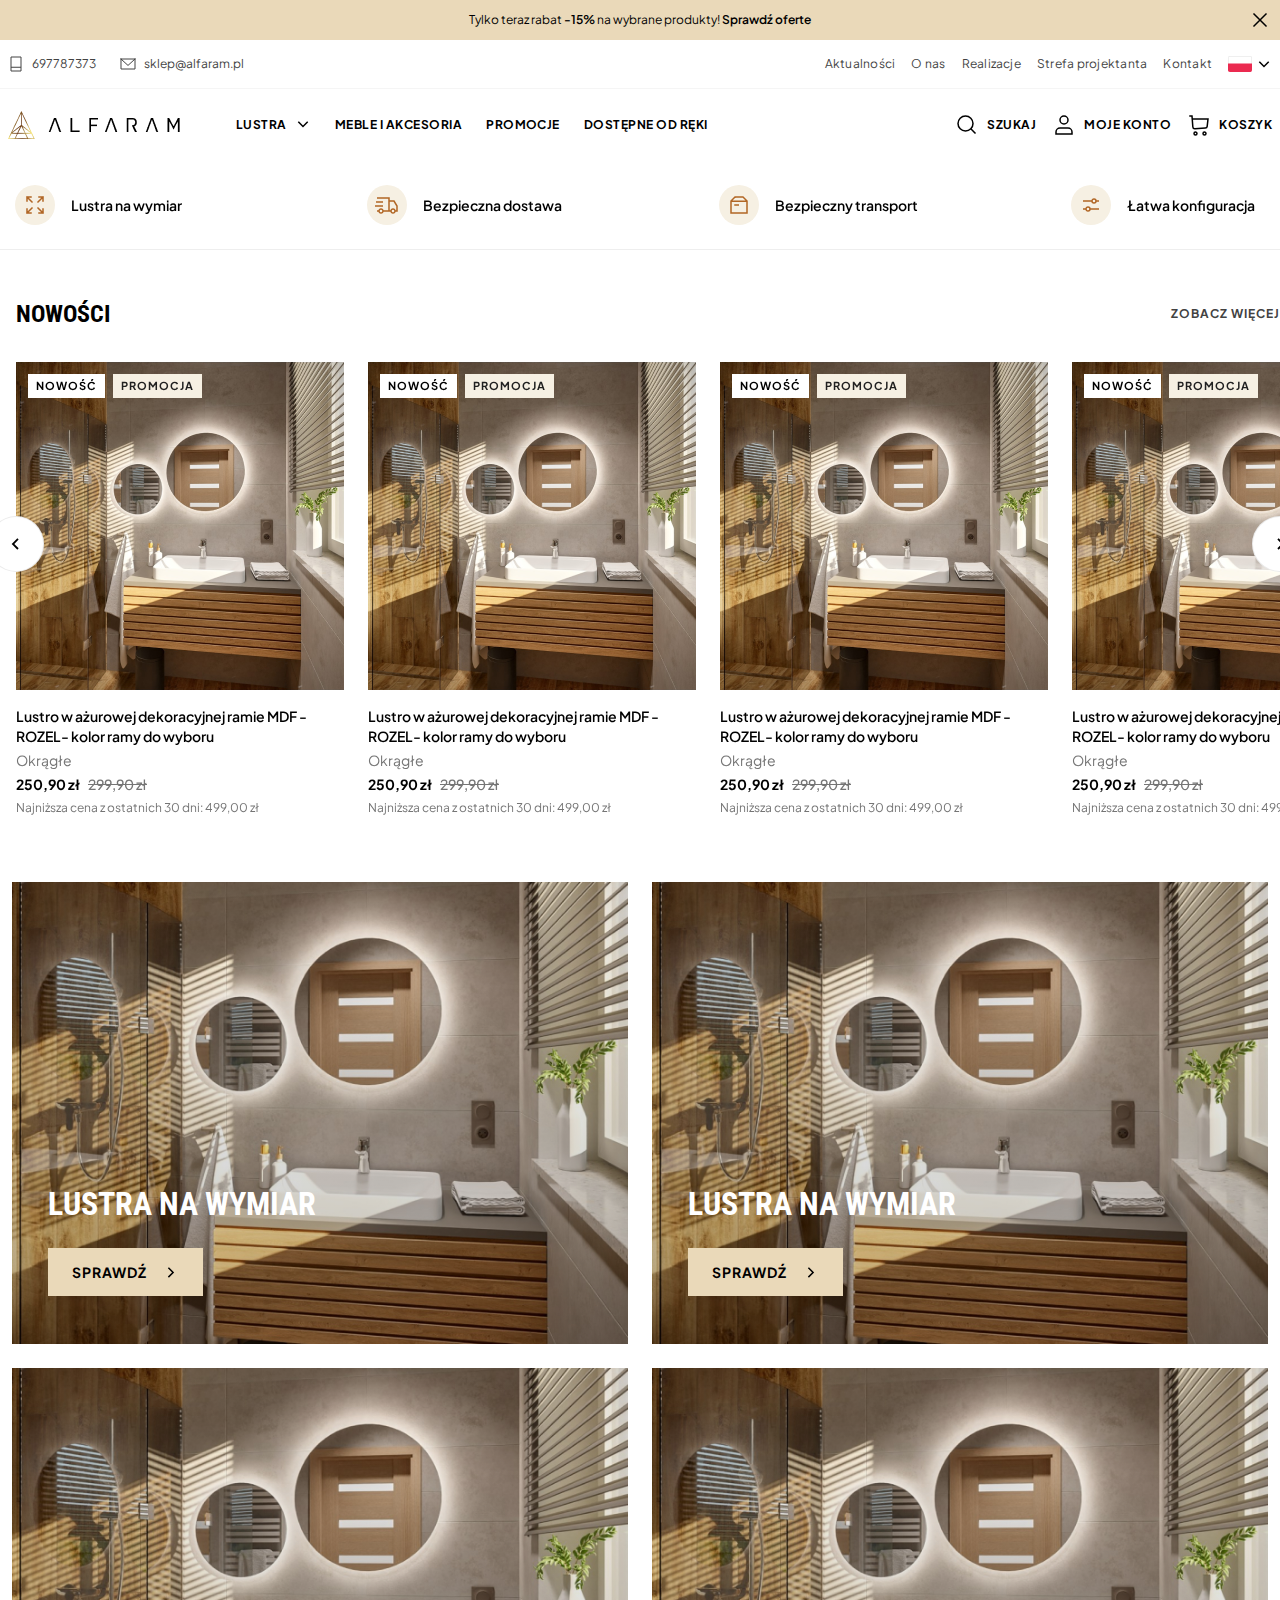
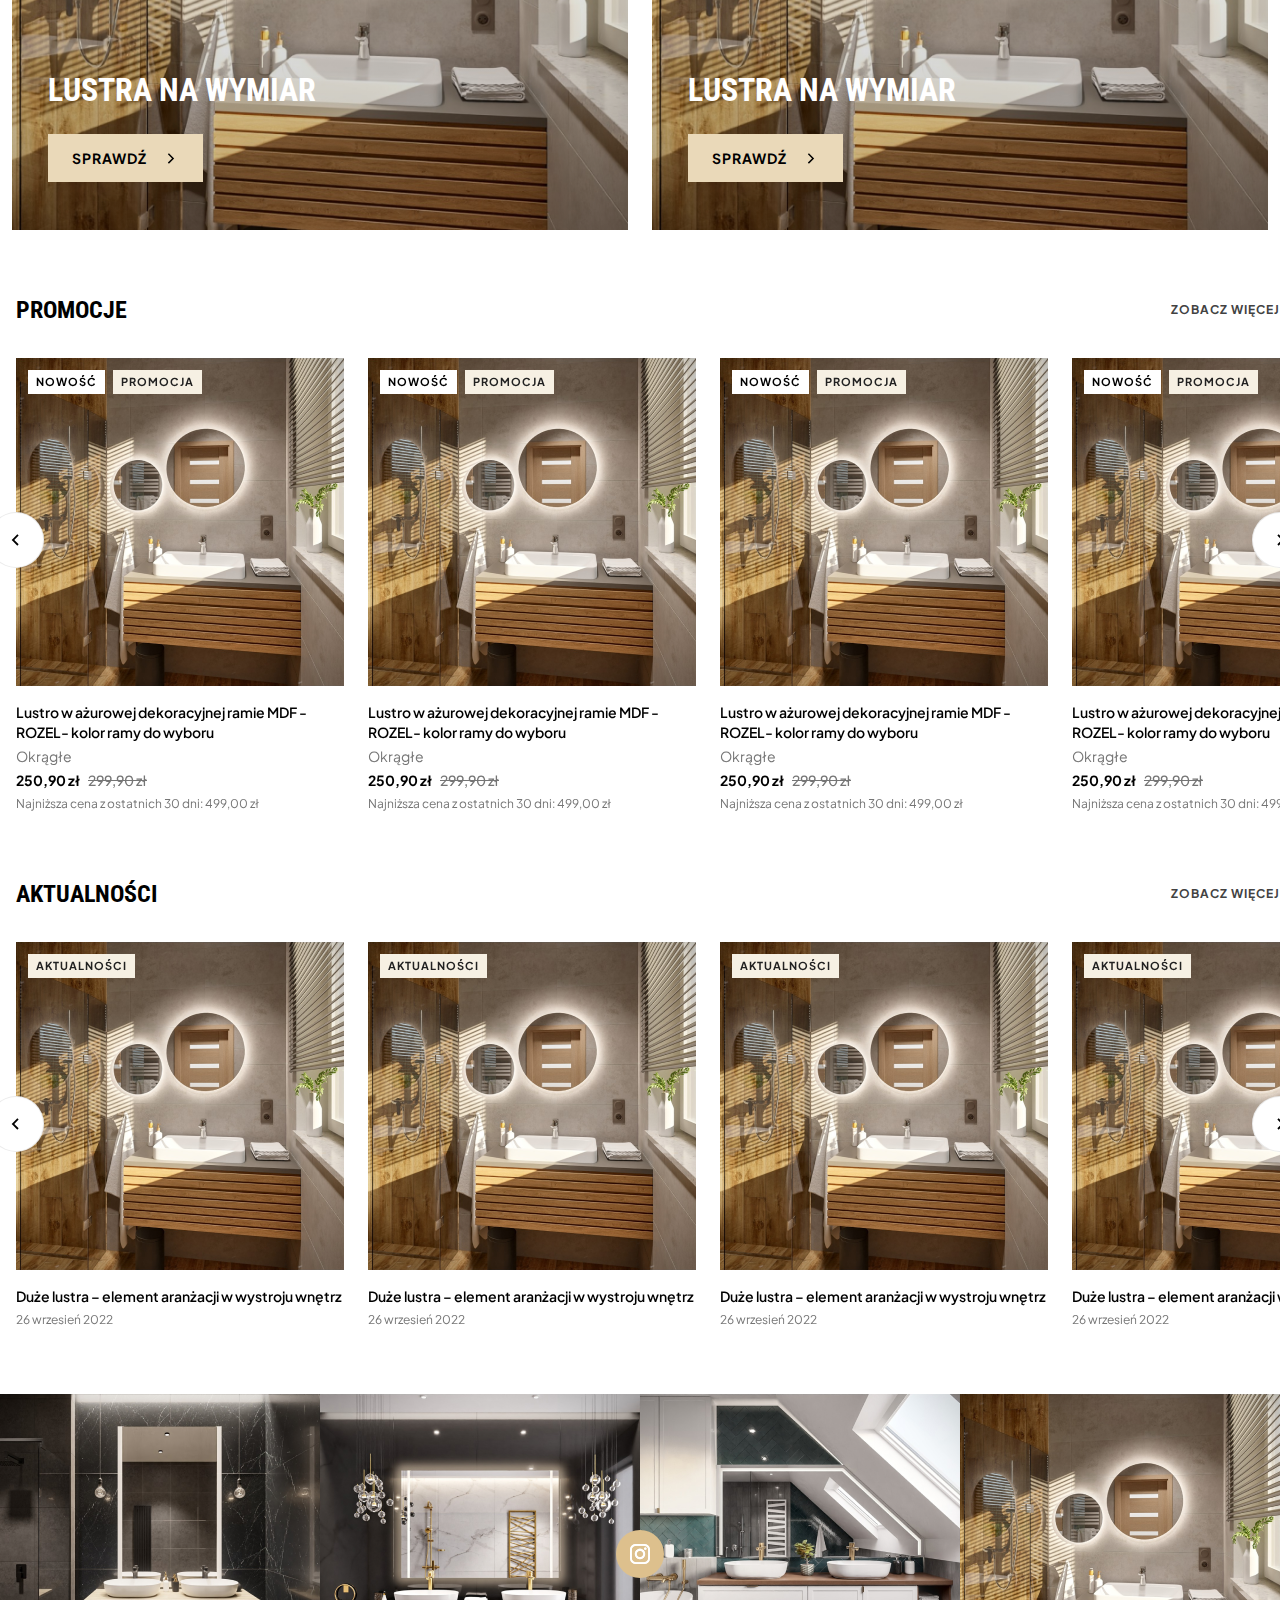
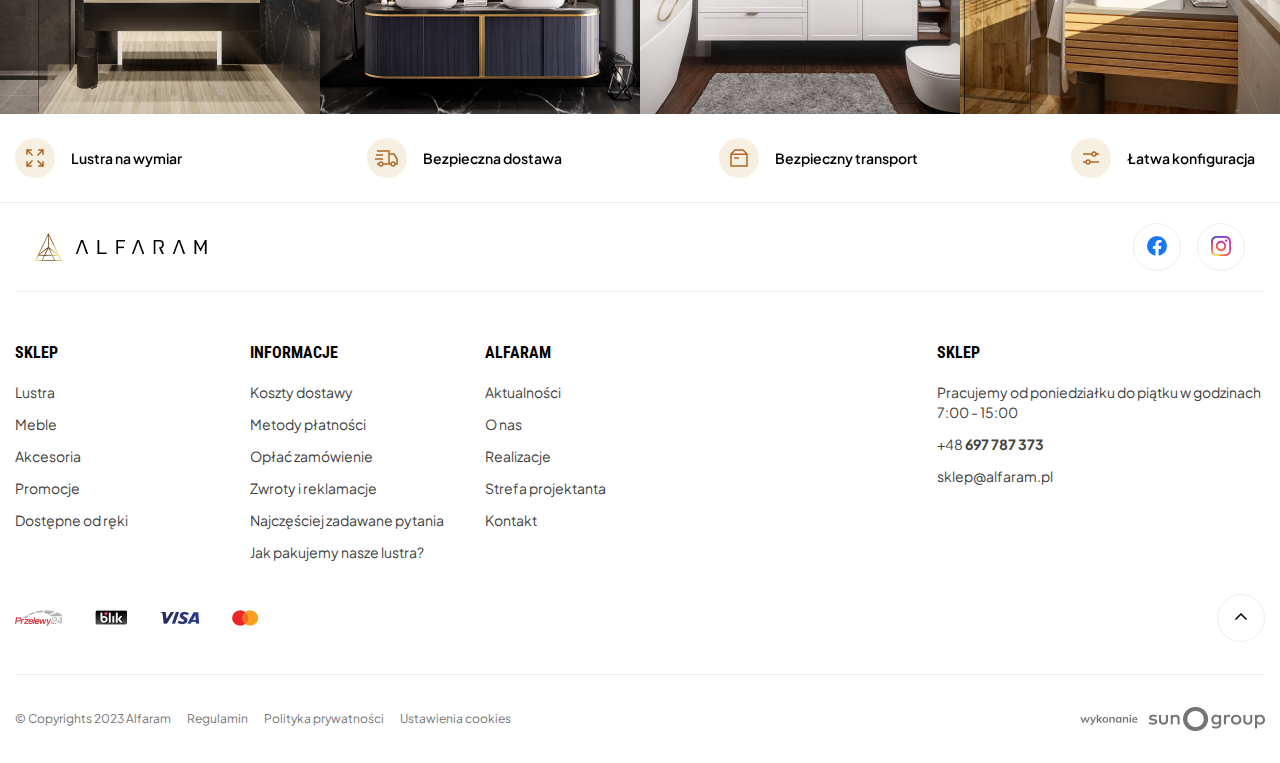
==== index.html @ 62edbd41 "Alfaramn" ====
<!DOCTYPE html>
<html lang="en">
  <head>
    <meta charset="UTF-8" />
    <meta name="viewport" content="width=device-width, initial-scale=1.0" />
    <meta name="description" content="Alfaram Landing page" />
    <title>Alfaram</title>
    <link rel="preconnect" href="https://fonts.googleapis.com" />
    <link rel="preconnect" href="https://fonts.gstatic.com" crossorigin />
    <link href="https://fonts.googleapis.com/css2?family=Plus+Jakarta+Sans:wght@300;400;500;600;700&family=Roboto+Condensed:wght@300;400;700&display=swap" rel="stylesheet" />
    <link rel="stylesheet" href="css/main.min.css" />
    <link rel="stylesheet" href="css/splide.min.css" />
  </head>
  <body>
    <header class="header">
      <div class="header__add">
        <div class="container-big">
          <p>
            Tylko teraz rabat <span class="fw-600">-15%</span> na wybrane produkty! <a><span class="fw-600">Sprawdź&nbsp;oferte</span></a>
          </p>
          <svg class="close-add-js close-add-css" width="24" height="24" viewBox="0 0 24 24" fill="none" xmlns="http://www.w3.org/2000/svg">
            <path d="M17.9999 6L5.99993 18M6 6L18 18" stroke="black" stroke-width="1.5" stroke-linecap="square" stroke-linejoin="round" />
          </svg>
        </div>
      </div>
      <div class="header__top">
        <div class="container-big">
          <ul class="header__top--list-contact">
            <li>
              <a href="tel:+48697787373" class="contact">
                <svg width="16" height="16" viewBox="0 0 16 16" fill="none" xmlns="http://www.w3.org/2000/svg">
                  <path d="M3 11.25L13 11.25M3 1H13V15H3V1Z" stroke="#424242" />
                </svg>
                <p>697787373</p>
              </a>
            </li>
            <li>
              <a href="mailto:sklep@alfaram.pl" class="contact">
                <svg width="16" height="16" viewBox="0 0 16 16" fill="none" xmlns="http://www.w3.org/2000/svg">
                  <path d="M1 3H15M1 3L8 9.42857L15 3M1 3C1 6.33333 0.99998 9.66667 1 13H15C15 9.66667 15 6.33333 15 3" stroke="#424242" stroke-linecap="round" />
                </svg>
                <p>sklep@alfaram.pl</p>
              </a>
            </li>
          </ul>
          <ul class="header__top--list-links">
            <li><a href="#">Aktualności</a></li>
            <li><a href="#">O nas</a></li>
            <li><a href="#">Realizacje</a></li>
            <li><a href="#">Strefa projektanta</a></li>
            <li><a href="#">Kontakt</a></li>
            <li class="change-language">
              <img src="img/Flags.png" alt="Flaga Polski" />
              <svg width="16" height="16" viewBox="0 0 16 16" fill="none" xmlns="http://www.w3.org/2000/svg">
                <path d="M3.83325 6.33337L7.99992 10.5L12.1666 6.33337" stroke="black" stroke-width="1.5" stroke-linecap="square" />
              </svg>
            </li>
          </ul>
        </div>
      </div>
      <div class="header__menu">
        <div class="container-big">
          <div class="header__menu-left">
            <div class="d-f ai-c gap-16">
              <svg width="24" height="24" viewBox="0 0 24 24" fill="none" xmlns="http://www.w3.org/2000/svg" class="hamburger-btn-js hamburger-btn-css">
                <path d="M4 17H20M4 12H20M4 7H20" stroke="black" stroke-width="1.5" stroke-linecap="square" stroke-linejoin="round" />
              </svg>
              <a href="#">
                <picture>
                  <source media="(min-width: 376px)" srcset="img/logo.png" />
                  <img src="img/logo-mobile.png" alt="Alfaram logo" />
                </picture>
              </a>
            </div>
            <ul class="header__menu-left--list">
              <li class="close-mobile">
                <svg width="24" height="24" viewBox="0 0 24 24" fill="none" xmlns="http://www.w3.org/2000/svg" class="hamburger-btn-js">
                  <path d="M17.9999 6L5.99993 18M6 6L18 18" stroke="black" stroke-width="1.5" stroke-linecap="square" stroke-linejoin="round" />
                </svg>
                <a href="#">
                  <img src="img/logo-mobile.png" alt="Alfaram logo" />
                </a>
              </li>
              <li class="hover-link">
                <div class="d-f jc-b gap-8 hover-this">
                  <p>Lustra</p>
                  <svg width="16" height="16" viewBox="0 0 16 16" fill="none" xmlns="http://www.w3.org/2000/svg">
                    <path d="M3.83325 6.33337L7.99992 10.5L12.1666 6.33337" stroke="black" stroke-width="1.5" stroke-linecap="square" />
                  </svg>
                </div>
                <ul class="hover-list-js hover-list-css">
                  <li class="hover-list-close">
                    <svg class="close-sub-list" width="24" height="24" viewBox="0 0 24 24" fill="none" xmlns="http://www.w3.org/2000/svg">
                      <path d="M14 7L9 12L14 17" stroke="black" stroke-width="1.5" stroke-linecap="square" />
                    </svg>
                    <p>Lustra</p>
                  </li>
                  <ul class="hover-list-desktop">
                    <li class="hover-list-heading">
                      <p>Lustra</p>
                    </li>
                    <li><a href="#">Lustra z oświetleniem LED</a></li>
                    <li><a href="#">Lustra bez podświetlenia</a></li>
                    <li><a href="#">Lustra w ramie</a></li>
                    <li><a href="#">Lustra bez ramy</a></li>
                    <li><a href="#">Lustra ze szprosami</a></li>
                    <li><a href="#">Lustra na wymiar</a></li>
                    <li><a href="#">Lustra stojące</a></li>
                    <li><a href="#">Lustra dekoracyjne</a></li>
                    <li><a href="#">Lustra do makijażu</a></li>
                    <li><a href="#">Lustra w kształtach organicznych</a></li>
                  </ul>
                </ul>
              </li>
              <li>
                <a href="#">Meble i akcesoria</a>
              </li>
              <li>
                <a href="#">Promocje</a>
              </li>
              <li>
                <a href="#">Dostępne od ręki</a>
              </li>
            </ul>
          </div>
          <div class="header__menu-right">
            <ul class="header__menu-right--list">
              <li>
                <a href="#">
                  <svg width="24" height="24" viewBox="0 0 24 24" fill="none" xmlns="http://www.w3.org/2000/svg">
                    <path d="M20 20L15.8033 15.8033M18 10.5C18 6.35786 14.6421 3 10.5 3C6.35786 3 3 6.35786 3 10.5C3 14.6421 6.35786 18 10.5 18C14.6421 18 18 14.6421 18 10.5Z" stroke="black" stroke-width="1.5" stroke-linecap="square" stroke-linejoin="round" />
                  </svg>
                  <p class="right-text">Szukaj</p>
                </a>
              </li>
              <li>
                <a href="#" class="right-text">
                  <svg width="24" height="24" viewBox="0 0 24 24" fill="none" xmlns="http://www.w3.org/2000/svg">
                    <rect width="24" height="24" fill="white" />
                    <path d="M16 15H8C5.79086 15 4 16.7909 4 19V21H20V19C20 16.7909 18.2091 15 16 15Z" stroke="black" stroke-width="1.5" stroke-linecap="round" />
                    <path d="M12 11C14.2091 11 16 9.20914 16 7C16 4.79086 14.2091 3 12 3C9.79086 3 8 4.79086 8 7C8 9.20914 9.79086 11 12 11Z" stroke="black" stroke-width="1.5" stroke-linecap="round" />
                  </svg>
                  <p class="right-text">Moje konto</p>
                </a>
              </li>
              <li>
                <a href="#" class="right-text">
                  <svg width="24" height="24" viewBox="0 0 24 24" fill="none" xmlns="http://www.w3.org/2000/svg">
                    <path d="M3 3H5L5.23077 6M5.23077 6L5.84744 14.0168C5.93183 15.1138 6.88654 15.9367 7.98405 15.8583L18.3387 15.1187C19.3012 15.0499 20.0774 14.3037 20.1839 13.3446L21 6H5.23077ZM8.4925 22C7.66822 22 7 21.3243 7 20.5C7 19.6757 7.66825 19 8.49258 19C9.32268 19 9.99322 19.6848 9.98501 20.5149C9.97691 21.3334 9.31103 22 8.4925 22ZM17.4925 22C16.6682 22 16 21.3243 16 20.5C16 19.6757 16.6683 19 17.4926 19C18.3227 19 18.9932 19.6848 18.985 20.5149C18.9769 21.3334 18.311 22 17.4925 22Z" stroke="black" stroke-width="1.5" stroke-linecap="square" />
                  </svg>
                  <p class="right-text">Koszyk</p>
                </a>
              </li>
            </ul>
          </div>
        </div>
      </div>
    </header>
    <main>
      <section class="uvp mb-48">
        <div class="container">
          <div class="splide uvp-splide" role="group" aria-label="UVP Splide">
            <div class="splide__track">
              <ul class="splide__list">
                <li class="splide__slide">
                  <div class="uvp__box">
                    <div class="uvp__icon">
                      <svg width="24" height="24" viewBox="0 0 24 24" fill="none" xmlns="http://www.w3.org/2000/svg">
                        <path d="M8 4H4M4 4V8M4 4L9 9M16 20H20M20 20V16M20 20L15 15M4 16L4 20M4 20H8M4 20L9 15M20 8V4M20 4L16 4M20 4L15 9" stroke="#B16625" stroke-width="1.5" stroke-linecap="square" />
                      </svg>
                    </div>
                    <p class="uvp__text">Lustra na wymiar</p>
                  </div>
                </li>
                <li class="splide__slide">
                  <div class="uvp__box">
                    <div class="uvp__icon">
                      <svg width="24" height="24" viewBox="0 0 24 24" fill="none" xmlns="http://www.w3.org/2000/svg">
                        <path d="M2 5H14V18M14 18L14 8H19L22 13V18H20M14 18H16M14 18H8M2 18H4M20 18C20 17.4882 19.8047 16.9763 19.4142 16.5858C18.6332 15.8047 17.3668 15.8047 16.5858 16.5858C16.1953 16.9763 16 17.4882 16 18M20 18C20 18.5118 19.8047 19.0237 19.4142 19.4142C18.6332 20.1953 17.3668 20.1953 16.5858 19.4142C16.1953 19.0237 16 18.5118 16 18M4 18C4 18.5118 4.19526 19.0237 4.58579 19.4142C5.36683 20.1953 6.63316 20.1953 7.41421 19.4142C7.80474 19.0237 8 18.5118 8 18M4 18C4 17.4882 4.19526 16.9763 4.58579 16.5858C5.36683 15.8047 6.63316 15.8047 7.41421 16.5858C7.80474 16.9763 8 17.4882 8 18M8 9H1M8 13H0" stroke="#B16625" stroke-width="1.5" />
                      </svg>
                    </div>
                    <p class="uvp__text">Bezpieczna dostawa</p>
                  </div>
                </li>
                <li class="splide__slide">
                  <div class="uvp__box">
                    <div class="uvp__icon">
                      <svg width="24" height="24" viewBox="0 0 24 24" fill="none" xmlns="http://www.w3.org/2000/svg">
                        <path d="M4 8L3.46967 7.46967L3.25 7.68934V8H4ZM20 8H20.75V7.68934L20.5303 7.46967L20 8ZM20 20V20.75H20.75V20H20ZM4 20H3.25V20.75H4V20ZM8 4V3.25H7.68934L7.46967 3.46967L8 4ZM16 4L16.5303 3.46967L16.3107 3.25H16V4ZM8 11.25H7.25V12.75H8V11.25ZM19.25 8V20H20.75V8H19.25ZM20 19.25H4V20.75H20V19.25ZM4.75 20V8H3.25V20H4.75ZM4.53033 8.53033L8.53033 4.53033L7.46967 3.46967L3.46967 7.46967L4.53033 8.53033ZM8 4.75H16V3.25H8V4.75ZM15.4697 4.53033L19.4697 8.53033L20.5303 7.46967L16.5303 3.46967L15.4697 4.53033ZM8 12.75H12V11.25H8V12.75ZM4 9L20 9V7.5L4 7.5L4 9Z" fill="#B16625" />
                      </svg>
                    </div>
                    <p class="uvp__text">Bezpieczny transport</p>
                  </div>
                </li>
                <li class="splide__slide">
                  <div class="uvp__box">
                    <div class="uvp__icon">
                      <svg width="24" height="24" viewBox="0 0 24 24" fill="none" xmlns="http://www.w3.org/2000/svg">
                        <path d="M4 8H13M13 8C13 9.10457 13.8954 10 15 10C16.1046 10 17 9.10457 17 8M13 8C13 6.89543 13.8954 6 15 6C16.1046 6 17 6.89543 17 8M17 8H20M11 16H20M11 16C11 17.1046 10.1046 18 9 18C7.89543 18 7 17.1046 7 16M11 16C11 14.8954 10.1046 14 9 14C7.89543 14 7 14.8954 7 16M4 16H7" stroke="#B16625" stroke-width="1.5" />
                      </svg>
                    </div>
                    <p class="uvp__text">Łatwa konfiguracja</p>
                  </div>
                </li>
              </ul>
            </div>
          </div>
        </div>
      </section>
      <section class="products">
        <div class="container">
          <div class="d-f jc-b ai-c mb-32 padr-15">
            <h4 class="heading-quarternary">Nowości</h4>
            <a href="#" class="show-more">Zobacz więcej</a>
          </div>
          <div class="splide splide-products" role="group" aria-label="Products splide">
            <div class="splide__track">
              <ul class="splide__list">
                <li class="splide__slide">
                  <a href="#">
                    <div class="product">
                      <div class="d-f gap-8 product__category">
                        <p class="new">Nowość</p>
                        <p class="new discount">Promocja</p>
                      </div>
                      <picture>
                        <source media="(min-width: 376px)" srcset="img/product-slide-1.png" />
                        <img src="img/product-slide-1-mobile.png" alt="Product image" class="product__img" />
                      </picture>
                      <div>
                        <p class="product__text fw-600">Lustro w ażurowej dekoracyjnej ramie MDF - ROZEL- kolor ramy do wyboru</p>
                        <p class="product__text fw-400 grayscale600">Okrągłe</p>
                        <div class="product__price">
                          <p class="product__text fw-700">250,90 zł</p>
                          <p class="product__text fw-500 grayscale600">299,90 zł</p>
                        </div>
                        <p class="product__text-sm fw-400 grayscale600">Najniższa cena z ostatnich 30 dni: 499,00 zł</p>
                      </div>
                    </div>
                  </a>
                </li>
                <li class="splide__slide">
                  <a href="#">
                    <div class="product">
                      <div class="d-f gap-8 product__category">
                        <p class="new">Nowość</p>
                        <p class="new discount">Promocja</p>
                      </div>
                      <picture>
                        <source media="(min-width: 376px)" srcset="img/product-slide-1.png" />
                        <img src="img/product-slide-1-mobile.png" alt="Product image" class="product__img" />
                      </picture>
                      <div>
                        <p class="product__text fw-600">Lustro w ażurowej dekoracyjnej ramie MDF - ROZEL- kolor ramy do wyboru</p>
                        <p class="product__text fw-400 grayscale600">Okrągłe</p>
                        <div class="product__price">
                          <p class="product__text fw-700">250,90 zł</p>
                          <p class="product__text fw-500 grayscale600">299,90 zł</p>
                        </div>
                        <p class="product__text-sm fw-400 grayscale600">Najniższa cena z ostatnich 30 dni: 499,00 zł</p>
                      </div>
                    </div>
                  </a>
                </li>
                <li class="splide__slide">
                  <a href="#">
                    <div class="product">
                      <div class="d-f gap-8 product__category">
                        <p class="new">Nowość</p>
                        <p class="new discount">Promocja</p>
                      </div>
                      <picture>
                        <source media="(min-width: 376px)" srcset="img/product-slide-1.png" />
                        <img src="img/product-slide-1-mobile.png" alt="Product image" class="product__img" />
                      </picture>
                      <div>
                        <p class="product__text fw-600">Lustro w ażurowej dekoracyjnej ramie MDF - ROZEL- kolor ramy do wyboru</p>
                        <p class="product__text fw-400 grayscale600">Okrągłe</p>
                        <div class="product__price">
                          <p class="product__text fw-700">250,90 zł</p>
                          <p class="product__text fw-500 grayscale600">299,90 zł</p>
                        </div>
                        <p class="product__text-sm fw-400 grayscale600">Najniższa cena z ostatnich 30 dni: 499,00 zł</p>
                      </div>
                    </div>
                  </a>
                </li>
                <li class="splide__slide">
                  <a href="#">
                    <div class="product">
                      <div class="d-f gap-8 product__category">
                        <p class="new">Nowość</p>
                        <p class="new discount">Promocja</p>
                      </div>
                      <picture>
                        <source media="(min-width: 376px)" srcset="img/product-slide-1.png" />
                        <img src="img/product-slide-1-mobile.png" alt="Product image" class="product__img" />
                      </picture>
                      <div>
                        <p class="product__text fw-600">Lustro w ażurowej dekoracyjnej ramie MDF - ROZEL- kolor ramy do wyboru</p>
                        <p class="product__text fw-400 grayscale600">Okrągłe</p>
                        <div class="product__price">
                          <p class="product__text fw-700">250,90 zł</p>
                          <p class="product__text fw-500 grayscale600">299,90 zł</p>
                        </div>
                        <p class="product__text-sm fw-400 grayscale600">Najniższa cena z ostatnich 30 dni: 499,00 zł</p>
                      </div>
                    </div>
                  </a>
                </li>
              </ul>
            </div>
          </div>
        </div>
      </section>
      <section class="checkout-mirrors">
        <div class="container">
          <div class="promo__container">
            <div class="promo__col">
              <picture>
                <source media="(min-width: 426px)" srcset="img/promo-img-1.png" />
                <img src="img/promo-img-1-mobile.png" class="promo__img" alt="Promo img 1" />
              </picture>
              <div class="promo__text">
                <h3 class="heading-tertiary mb-24">Lustra na wymiar</h3>
                <a href="#" class="btn btn-primary100">
                  <p>Sprawdź</p>
                  <svg width="24" height="24" viewBox="0 0 24 24" fill="none" xmlns="http://www.w3.org/2000/svg">
                    <path d="M9.91675 16.5833L14.0834 12.4167L9.91675 8.25" stroke="black" stroke-width="1.5" stroke-linecap="square" />
                  </svg>
                </a>
              </div>
            </div>
            <div class="promo__col">
              <picture>
                <source media="(min-width: 426px)" srcset="img/promo-img-1.png" />
                <img src="img/promo-img-1-mobile.png" class="promo__img" alt="Promo img 1" />
              </picture>
              <div class="promo__text">
                <h3 class="heading-tertiary mb-24">Lustra na wymiar</h3>
                <a href="#" class="btn btn-primary100">
                  <p>Sprawdź</p>
                  <svg width="24" height="24" viewBox="0 0 24 24" fill="none" xmlns="http://www.w3.org/2000/svg">
                    <path d="M9.91675 16.5833L14.0834 12.4167L9.91675 8.25" stroke="black" stroke-width="1.5" stroke-linecap="square" />
                  </svg>
                </a>
              </div>
            </div>
            <div class="promo__col">
              <picture>
                <source media="(min-width: 426px)" srcset="img/promo-img-1.png" />
                <img src="img/promo-img-1-mobile.png" class="promo__img" alt="Promo img 1" />
              </picture>
              <div class="promo__text">
                <h3 class="heading-tertiary mb-24">Lustra na wymiar</h3>
                <a href="#" class="btn btn-primary100">
                  <p>Sprawdź</p>
                  <svg width="24" height="24" viewBox="0 0 24 24" fill="none" xmlns="http://www.w3.org/2000/svg">
                    <path d="M9.91675 16.5833L14.0834 12.4167L9.91675 8.25" stroke="black" stroke-width="1.5" stroke-linecap="square" />
                  </svg>
                </a>
              </div>
            </div>
            <div class="promo__col">
              <picture>
                <source media="(min-width: 426px)" srcset="img/promo-img-1.png" />
                <img src="img/promo-img-1-mobile.png" class="promo__img" alt="Promo img 1" />
              </picture>
              <div class="promo__text">
                <h3 class="heading-tertiary mb-24">Lustra na wymiar</h3>
                <a href="#" class="btn btn-primary100">
                  <p>Sprawdź</p>
                  <svg width="24" height="24" viewBox="0 0 24 24" fill="none" xmlns="http://www.w3.org/2000/svg">
                    <path d="M9.91675 16.5833L14.0834 12.4167L9.91675 8.25" stroke="black" stroke-width="1.5" stroke-linecap="square" />
                  </svg>
                </a>
              </div>
            </div>
          </div>
        </div>
      </section>
      <section class="products">
        <div class="container">
          <div class="d-f jc-b ai-c mb-32 padr-15">
            <h4 class="heading-quarternary">Promocje</h4>
            <a href="#" class="show-more">Zobacz więcej</a>
          </div>
          <div class="splide splide-products" role="group" aria-label="Products splide">
            <div class="splide__track">
              <ul class="splide__list">
                <li class="splide__slide">
                  <a href="#">
                    <div class="product">
                      <div class="d-f gap-8 product__category">
                        <p class="new">Nowość</p>
                        <p class="new discount">Promocja</p>
                      </div>
                      <picture>
                        <source media="(min-width: 376px)" srcset="img/product-slide-1.png" />
                        <img src="img/product-slide-1-mobile.png" alt="Product image" class="product__img" />
                      </picture>
                      <div>
                        <p class="product__text fw-600">Lustro w ażurowej dekoracyjnej ramie MDF - ROZEL- kolor ramy do wyboru</p>
                        <p class="product__text fw-400 grayscale600">Okrągłe</p>
                        <div class="product__price">
                          <p class="product__text fw-700">250,90 zł</p>
                          <p class="product__text fw-500 grayscale600">299,90 zł</p>
                        </div>
                        <p class="product__text-sm fw-400 grayscale600">Najniższa cena z ostatnich 30 dni: 499,00 zł</p>
                      </div>
                    </div>
                  </a>
                </li>
                <li class="splide__slide">
                  <a href="#">
                    <div class="product">
                      <div class="d-f gap-8 product__category">
                        <p class="new">Nowość</p>
                        <p class="new discount">Promocja</p>
                      </div>
                      <picture>
                        <source media="(min-width: 376px)" srcset="img/product-slide-1.png" />
                        <img src="img/product-slide-1-mobile.png" alt="Product image" class="product__img" />
                      </picture>
                      <div>
                        <p class="product__text fw-600">Lustro w ażurowej dekoracyjnej ramie MDF - ROZEL- kolor ramy do wyboru</p>
                        <p class="product__text fw-400 grayscale600">Okrągłe</p>
                        <div class="product__price">
                          <p class="product__text fw-700">250,90 zł</p>
                          <p class="product__text fw-500 grayscale600">299,90 zł</p>
                        </div>
                        <p class="product__text-sm fw-400 grayscale600">Najniższa cena z ostatnich 30 dni: 499,00 zł</p>
                      </div>
                    </div>
                  </a>
                </li>
                <li class="splide__slide">
                  <a href="#">
                    <div class="product">
                      <div class="d-f gap-8 product__category">
                        <p class="new">Nowość</p>
                        <p class="new discount">Promocja</p>
                      </div>
                      <picture>
                        <source media="(min-width: 376px)" srcset="img/product-slide-1.png" />
                        <img src="img/product-slide-1-mobile.png" alt="Product image" class="product__img" />
                      </picture>
                      <div>
                        <p class="product__text fw-600">Lustro w ażurowej dekoracyjnej ramie MDF - ROZEL- kolor ramy do wyboru</p>
                        <p class="product__text fw-400 grayscale600">Okrągłe</p>
                        <div class="product__price">
                          <p class="product__text fw-700">250,90 zł</p>
                          <p class="product__text fw-500 grayscale600">299,90 zł</p>
                        </div>
                        <p class="product__text-sm fw-400 grayscale600">Najniższa cena z ostatnich 30 dni: 499,00 zł</p>
                      </div>
                    </div>
                  </a>
                </li>
                <li class="splide__slide">
                  <a href="#">
                    <div class="product">
                      <div class="d-f gap-8 product__category">
                        <p class="new">Nowość</p>
                        <p class="new discount">Promocja</p>
                      </div>
                      <picture>
                        <source media="(min-width: 376px)" srcset="img/product-slide-1.png" />
                        <img src="img/product-slide-1-mobile.png" alt="Product image" class="product__img" />
                      </picture>
                      <div>
                        <p class="product__text fw-600">Lustro w ażurowej dekoracyjnej ramie MDF - ROZEL- kolor ramy do wyboru</p>
                        <p class="product__text fw-400 grayscale600">Okrągłe</p>
                        <div class="product__price">
                          <p class="product__text fw-700">250,90 zł</p>
                          <p class="product__text fw-500 grayscale600">299,90 zł</p>
                        </div>
                        <p class="product__text-sm fw-400 grayscale600">Najniższa cena z ostatnich 30 dni: 499,00 zł</p>
                      </div>
                    </div>
                  </a>
                </li>
              </ul>
            </div>
          </div>
        </div>
      </section>
      <section class="products products-new">
        <div class="container">
          <div class="d-f jc-b ai-c mb-32 padr-15">
            <h4 class="heading-quarternary">Aktualności</h4>
            <a href="#" class="show-more">Zobacz więcej</a>
          </div>
          <div class="splide splide-products" role="group" aria-label="Products splide">
            <div class="splide__track">
              <ul class="splide__list">
                <li class="splide__slide">
                  <a href="#">
                    <div class="product">
                      <div class="d-f gap-8 product__category">
                        <p class="new discount">Aktualności</p>
                      </div>
                      <picture>
                        <source media="(min-width: 376px)" srcset="img/product-slide-1.png" />
                        <img src="img/product-slide-1-mobile.png" alt="Product image" class="product__img" />
                      </picture>
                      <div>
                        <p class="product__text fw-600">Duże lustra – element aranżacji w wystroju wnętrz</p>
                        <p class="product__text-sm fw-400 grayscale600">26 wrzesień 2022</p>
                      </div>
                    </div>
                  </a>
                </li>
                <li class="splide__slide">
                  <a href="#">
                    <div class="product">
                      <div class="d-f gap-8 product__category">
                        <p class="new discount">Aktualności</p>
                      </div>
                      <picture>
                        <source media="(min-width: 376px)" srcset="img/product-slide-1.png" />
                        <img src="img/product-slide-1-mobile.png" alt="Product image" class="product__img" />
                      </picture>
                      <div>
                        <p class="product__text fw-600">Duże lustra – element aranżacji w wystroju wnętrz</p>
                        <p class="product__text-sm fw-400 grayscale600">26 wrzesień 2022</p>
                      </div>
                    </div>
                  </a>
                </li>
                <li class="splide__slide">
                  <a href="#">
                    <div class="product">
                      <div class="d-f gap-8 product__category">
                        <p class="new discount">Aktualności</p>
                      </div>
                      <picture>
                        <source media="(min-width: 376px)" srcset="img/product-slide-1.png" />
                        <img src="img/product-slide-1-mobile.png" alt="Product image" class="product__img" />
                      </picture>
                      <div>
                        <p class="product__text fw-600">Duże lustra – element aranżacji w wystroju wnętrz</p>
                        <p class="product__text-sm fw-400 grayscale600">26 wrzesień 2022</p>
                      </div>
                    </div>
                  </a>
                </li>
                <li class="splide__slide">
                  <a href="#">
                    <div class="product">
                      <div class="d-f gap-8 product__category">
                        <p class="new discount">Aktualności</p>
                      </div>
                      <picture>
                        <source media="(min-width: 376px)" srcset="img/product-slide-1.png" />
                        <img src="img/product-slide-1-mobile.png" alt="Product image" class="product__img" />
                      </picture>
                      <div>
                        <p class="product__text fw-600">Duże lustra – element aranżacji w wystroju wnętrz</p>
                        <p class="product__text-sm fw-400 grayscale600">26 wrzesień 2022</p>
                      </div>
                    </div>
                  </a>
                </li>
              </ul>
            </div>
          </div>
        </div>
      </section>
      <section class="instagram__splide">
        <a href="instagram.com" class="insta__link" target="_blank">
          <img src="img/Instagram.svg" alt="Instagram white logo" />
        </a>
        <div class="splide splide-insta" role="group" aria-label="Instagram photos splide">
          <div class="splide__track">
            <ul class="splide__list">
              <li class="splide__slide">
                <div class="insta__slide">
                  <picture>
                    <source media="(min-width: 376px)" srcset="img/insta-slide-1.png" />
                    <img src="img/insta-slide-3-mobile.png" class="insta__img" alt="Instagram post photo" />
                  </picture>
                </div>
              </li>
              <li class="splide__slide">
                <div class="insta__slide">
                  <picture>
                    <source media="(min-width: 376px)" srcset="img/insta-slide-2.png" />
                    <img src="img/insta-slide-4-mobile.png" class="insta__img" alt="Instagram post photo" />
                  </picture>
                </div>
              </li>
              <li class="splide__slide">
                <div class="insta__slide">
                  <picture>
                    <source media="(min-width: 376px)" srcset="img/insta-slide-3.png" />
                    <img src="img/insta-slide-3-mobile.png" class="insta__img" alt="Instagram post photo" />
                  </picture>
                </div>
              </li>
              <li class="splide__slide">
                <div class="insta__slide">
                  <picture>
                    <source media="(min-width: 376px)" srcset="img/insta-slide-4.png" />
                    <img src="img/insta-slide-4-mobile.png" class="insta__img" alt="Instagram post photo" />
                  </picture>
                </div>
              </li>
              <li class="splide__slide">
                <div class="insta__slide">
                  <picture>
                    <source media="(min-width: 376px)" srcset="img/insta-slide-5.png" />
                    <img src="img/insta-slide-3-mobile.png" class="insta__img" alt="Instagram post photo" />
                  </picture>
                </div>
              </li>
              <li class="splide__slide">
                <div class="insta__slide">
                  <picture>
                    <source media="(min-width: 376px)" srcset="img/insta-slide-6.png" />
                    <img src="img/insta-slide-4-mobile.png" class="insta__img" alt="Instagram post photo" />
                  </picture>
                </div>
              </li>
            </ul>
          </div>
        </div>
        <!-- <div class="insta__slide">
          <picture>
            <source media="(min-width: 376px)" srcset="img/insta-slide-1.png" />
            <img src="img/insta-slide-1.png" class="insta__img" alt="Instagram post photo" />
          </picture>
        </div> -->
      </section>
      <section class="uvp">
        <div class="container">
          <div class="splide uvp-splide" role="group" aria-label="UVP Splide">
            <div class="splide__track">
              <ul class="splide__list">
                <li class="splide__slide">
                  <div class="uvp__box">
                    <div class="uvp__icon">
                      <svg width="24" height="24" viewBox="0 0 24 24" fill="none" xmlns="http://www.w3.org/2000/svg">
                        <path d="M8 4H4M4 4V8M4 4L9 9M16 20H20M20 20V16M20 20L15 15M4 16L4 20M4 20H8M4 20L9 15M20 8V4M20 4L16 4M20 4L15 9" stroke="#B16625" stroke-width="1.5" stroke-linecap="square" />
                      </svg>
                    </div>
                    <p class="uvp__text">Lustra na wymiar</p>
                  </div>
                </li>
                <li class="splide__slide">
                  <div class="uvp__box">
                    <div class="uvp__icon">
                      <svg width="24" height="24" viewBox="0 0 24 24" fill="none" xmlns="http://www.w3.org/2000/svg">
                        <path d="M2 5H14V18M14 18L14 8H19L22 13V18H20M14 18H16M14 18H8M2 18H4M20 18C20 17.4882 19.8047 16.9763 19.4142 16.5858C18.6332 15.8047 17.3668 15.8047 16.5858 16.5858C16.1953 16.9763 16 17.4882 16 18M20 18C20 18.5118 19.8047 19.0237 19.4142 19.4142C18.6332 20.1953 17.3668 20.1953 16.5858 19.4142C16.1953 19.0237 16 18.5118 16 18M4 18C4 18.5118 4.19526 19.0237 4.58579 19.4142C5.36683 20.1953 6.63316 20.1953 7.41421 19.4142C7.80474 19.0237 8 18.5118 8 18M4 18C4 17.4882 4.19526 16.9763 4.58579 16.5858C5.36683 15.8047 6.63316 15.8047 7.41421 16.5858C7.80474 16.9763 8 17.4882 8 18M8 9H1M8 13H0" stroke="#B16625" stroke-width="1.5" />
                      </svg>
                    </div>
                    <p class="uvp__text">Bezpieczna dostawa</p>
                  </div>
                </li>
                <li class="splide__slide">
                  <div class="uvp__box">
                    <div class="uvp__icon">
                      <svg width="24" height="24" viewBox="0 0 24 24" fill="none" xmlns="http://www.w3.org/2000/svg">
                        <path d="M4 8L3.46967 7.46967L3.25 7.68934V8H4ZM20 8H20.75V7.68934L20.5303 7.46967L20 8ZM20 20V20.75H20.75V20H20ZM4 20H3.25V20.75H4V20ZM8 4V3.25H7.68934L7.46967 3.46967L8 4ZM16 4L16.5303 3.46967L16.3107 3.25H16V4ZM8 11.25H7.25V12.75H8V11.25ZM19.25 8V20H20.75V8H19.25ZM20 19.25H4V20.75H20V19.25ZM4.75 20V8H3.25V20H4.75ZM4.53033 8.53033L8.53033 4.53033L7.46967 3.46967L3.46967 7.46967L4.53033 8.53033ZM8 4.75H16V3.25H8V4.75ZM15.4697 4.53033L19.4697 8.53033L20.5303 7.46967L16.5303 3.46967L15.4697 4.53033ZM8 12.75H12V11.25H8V12.75ZM4 9L20 9V7.5L4 7.5L4 9Z" fill="#B16625" />
                      </svg>
                    </div>
                    <p class="uvp__text">Bezpieczny transport</p>
                  </div>
                </li>
                <li class="splide__slide">
                  <div class="uvp__box">
                    <div class="uvp__icon">
                      <svg width="24" height="24" viewBox="0 0 24 24" fill="none" xmlns="http://www.w3.org/2000/svg">
                        <path d="M4 8H13M13 8C13 9.10457 13.8954 10 15 10C16.1046 10 17 9.10457 17 8M13 8C13 6.89543 13.8954 6 15 6C16.1046 6 17 6.89543 17 8M17 8H20M11 16H20M11 16C11 17.1046 10.1046 18 9 18C7.89543 18 7 17.1046 7 16M11 16C11 14.8954 10.1046 14 9 14C7.89543 14 7 14.8954 7 16M4 16H7" stroke="#B16625" stroke-width="1.5" />
                      </svg>
                    </div>
                    <p class="uvp__text">Łatwa konfiguracja</p>
                  </div>
                </li>
              </ul>
            </div>
          </div>
        </div>
      </section>
    </main>
    <footer class="footer">
      <div class="container">
        <div class="d-f ai-c jc-b footer__row-first">
          <picture>
            <source media="(min-width: 426px)" srcset="img/logo.png" />
            <img src="img/logo-mobile.png" alt="Alfaram Logo" />
          </picture>
          <div class="d-f ai-c gap-16">
            <div class="footer__icon">
              <a href="Facebook.com" target="_blank">
                <svg class="footer__icon-img" viewBox="0 0 24 24" fill="none" xmlns="http://www.w3.org/2000/svg">
                  <ellipse cx="12.0001" cy="11.9974" rx="10.0001" ry="9.99743" fill="#1977F3" />
                  <path d="M15.897 14.891L16.3405 11.9993H13.5663V10.1236C13.5663 9.3333 13.9531 8.56107 15.1971 8.56107H16.4587V6.1001C16.4587 6.1001 15.3134 5.90479 14.2193 5.90479C11.935 5.90479 10.4409 7.28883 10.4409 9.7962V11.9994H7.90063V14.891H10.4409V21.8791C10.9498 21.959 11.4715 21.9997 12.0038 21.9997C12.5348 21.9997 13.0574 21.9577 13.5663 21.8791V14.891L15.897 14.891Z" fill="white" />
                </svg>
              </a>
            </div>
            <div class="footer__icon">
              <a href="Instagram.com" target="_blank">
                <svg class="footer__icon-img" viewBox="0 0 24 24" fill="none" xmlns="http://www.w3.org/2000/svg">
                  <path
                    d="M12.0009 2C9.28508 2 8.94424 2.01188 7.87756 2.06042C6.81297 2.10917 6.08629 2.27771 5.45045 2.525C4.79274 2.78042 4.23481 3.12208 3.67898 3.67813C3.12272 4.23396 2.78105 4.79187 2.5248 5.44937C2.27688 6.08542 2.10813 6.81229 2.06021 7.87646C2.0125 8.94312 2 9.28417 2 12C2 14.7158 2.01208 15.0556 2.06042 16.1223C2.10938 17.1869 2.27792 17.9135 2.52501 18.5494C2.78063 19.2071 3.1223 19.765 3.67835 20.3208C4.23398 20.8771 4.7919 21.2196 5.4492 21.475C6.08546 21.7223 6.81234 21.8908 7.87673 21.9396C8.94341 21.9881 9.28403 22 11.9997 22C14.7158 22 15.0556 21.9881 16.1222 21.9396C17.1868 21.8908 17.9143 21.7223 18.5506 21.475C19.2081 21.2196 19.7652 20.8771 20.3208 20.3208C20.8771 19.765 21.2187 19.2071 21.475 18.5496C21.7208 17.9135 21.8896 17.1867 21.9396 16.1225C21.9875 15.0558 22 14.7158 22 12C22 9.28417 21.9875 8.94333 21.9396 7.87667C21.8896 6.81208 21.7208 6.08542 21.475 5.44958C21.2187 4.79187 20.8771 4.23396 20.3208 3.67813C19.7646 3.12188 19.2083 2.78021 18.55 2.525C17.9125 2.27771 17.1854 2.10917 16.1208 2.06042C15.0541 2.01188 14.7145 2 11.9978 2H12.0009ZM11.1038 3.80208C11.3701 3.80167 11.6672 3.80208 12.0009 3.80208C14.671 3.80208 14.9874 3.81167 16.0418 3.85958C17.0168 3.90417 17.546 4.06708 17.8985 4.20396C18.3652 4.38521 18.6979 4.60187 19.0477 4.95187C19.3977 5.30187 19.6143 5.63521 19.796 6.10187C19.9329 6.45396 20.096 6.98312 20.1404 7.95812C20.1883 9.01229 20.1987 9.32896 20.1987 11.9977C20.1987 14.6665 20.1883 14.9831 20.1404 16.0373C20.0958 17.0123 19.9329 17.5415 19.796 17.8935C19.6148 18.3602 19.3977 18.6925 19.0477 19.0423C18.6977 19.3923 18.3654 19.609 17.8985 19.7902C17.5464 19.9277 17.0168 20.0902 16.0418 20.1348C14.9876 20.1827 14.671 20.1931 12.0009 20.1931C9.3307 20.1931 9.01424 20.1827 7.96006 20.1348C6.98505 20.0898 6.45588 19.9269 6.10317 19.79C5.6365 19.6087 5.30316 19.3921 4.95316 19.0421C4.60315 18.6921 4.38648 18.3596 4.20481 17.8927C4.06794 17.5406 3.90481 17.0115 3.86044 16.0365C3.81252 14.9823 3.80294 14.6656 3.80294 11.9952C3.80294 9.32479 3.81252 9.00979 3.86044 7.95563C3.90502 6.98063 4.06794 6.45146 4.20481 6.09896C4.38607 5.63229 4.60315 5.29896 4.95316 4.94896C5.30316 4.59896 5.6365 4.38229 6.10317 4.20062C6.45567 4.06312 6.98505 3.90063 7.96006 3.85583C8.88257 3.81417 9.24008 3.80167 11.1038 3.79958V3.80208ZM17.3389 5.4625C16.6764 5.4625 16.1389 5.99937 16.1389 6.66208C16.1389 7.32458 16.6764 7.86208 17.3389 7.86208C18.0014 7.86208 18.5389 7.32458 18.5389 6.66208C18.5389 5.99958 18.0014 5.46208 17.3389 5.46208V5.4625ZM12.0009 6.86458C9.16487 6.86458 6.86547 9.16396 6.86547 12C6.86547 14.836 9.16487 17.1344 12.0009 17.1344C14.837 17.1344 17.1356 14.836 17.1356 12C17.1356 9.16396 14.8368 6.86458 12.0007 6.86458H12.0009ZM12.0009 8.66667C13.8418 8.66667 15.3343 10.159 15.3343 12C15.3343 13.8408 13.8418 15.3333 12.0009 15.3333C10.1599 15.3333 8.66757 13.8408 8.66757 12C8.66757 10.159 10.1599 8.66667 12.0009 8.66667Z"
                    fill="url(#paint0_radial_3313_31281)"
                  />
                  <path
                    d="M12.0009 2C9.28508 2 8.94424 2.01188 7.87756 2.06042C6.81297 2.10917 6.08629 2.27771 5.45045 2.525C4.79274 2.78042 4.23481 3.12208 3.67898 3.67813C3.12272 4.23396 2.78105 4.79187 2.5248 5.44937C2.27688 6.08542 2.10813 6.81229 2.06021 7.87646C2.0125 8.94312 2 9.28417 2 12C2 14.7158 2.01208 15.0556 2.06042 16.1223C2.10938 17.1869 2.27792 17.9135 2.52501 18.5494C2.78063 19.2071 3.1223 19.765 3.67835 20.3208C4.23398 20.8771 4.7919 21.2196 5.4492 21.475C6.08546 21.7223 6.81234 21.8908 7.87673 21.9396C8.94341 21.9881 9.28403 22 11.9997 22C14.7158 22 15.0556 21.9881 16.1222 21.9396C17.1868 21.8908 17.9143 21.7223 18.5506 21.475C19.2081 21.2196 19.7652 20.8771 20.3208 20.3208C20.8771 19.765 21.2187 19.2071 21.475 18.5496C21.7208 17.9135 21.8896 17.1867 21.9396 16.1225C21.9875 15.0558 22 14.7158 22 12C22 9.28417 21.9875 8.94333 21.9396 7.87667C21.8896 6.81208 21.7208 6.08542 21.475 5.44958C21.2187 4.79187 20.8771 4.23396 20.3208 3.67813C19.7646 3.12188 19.2083 2.78021 18.55 2.525C17.9125 2.27771 17.1854 2.10917 16.1208 2.06042C15.0541 2.01188 14.7145 2 11.9978 2H12.0009ZM11.1038 3.80208C11.3701 3.80167 11.6672 3.80208 12.0009 3.80208C14.671 3.80208 14.9874 3.81167 16.0418 3.85958C17.0168 3.90417 17.546 4.06708 17.8985 4.20396C18.3652 4.38521 18.6979 4.60187 19.0477 4.95187C19.3977 5.30187 19.6143 5.63521 19.796 6.10187C19.9329 6.45396 20.096 6.98312 20.1404 7.95812C20.1883 9.01229 20.1987 9.32896 20.1987 11.9977C20.1987 14.6665 20.1883 14.9831 20.1404 16.0373C20.0958 17.0123 19.9329 17.5415 19.796 17.8935C19.6148 18.3602 19.3977 18.6925 19.0477 19.0423C18.6977 19.3923 18.3654 19.609 17.8985 19.7902C17.5464 19.9277 17.0168 20.0902 16.0418 20.1348C14.9876 20.1827 14.671 20.1931 12.0009 20.1931C9.3307 20.1931 9.01424 20.1827 7.96006 20.1348C6.98505 20.0898 6.45588 19.9269 6.10317 19.79C5.6365 19.6087 5.30316 19.3921 4.95316 19.0421C4.60315 18.6921 4.38648 18.3596 4.20481 17.8927C4.06794 17.5406 3.90481 17.0115 3.86044 16.0365C3.81252 14.9823 3.80294 14.6656 3.80294 11.9952C3.80294 9.32479 3.81252 9.00979 3.86044 7.95563C3.90502 6.98063 4.06794 6.45146 4.20481 6.09896C4.38607 5.63229 4.60315 5.29896 4.95316 4.94896C5.30316 4.59896 5.6365 4.38229 6.10317 4.20062C6.45567 4.06312 6.98505 3.90063 7.96006 3.85583C8.88257 3.81417 9.24008 3.80167 11.1038 3.79958V3.80208ZM17.3389 5.4625C16.6764 5.4625 16.1389 5.99937 16.1389 6.66208C16.1389 7.32458 16.6764 7.86208 17.3389 7.86208C18.0014 7.86208 18.5389 7.32458 18.5389 6.66208C18.5389 5.99958 18.0014 5.46208 17.3389 5.46208V5.4625ZM12.0009 6.86458C9.16487 6.86458 6.86547 9.16396 6.86547 12C6.86547 14.836 9.16487 17.1344 12.0009 17.1344C14.837 17.1344 17.1356 14.836 17.1356 12C17.1356 9.16396 14.8368 6.86458 12.0007 6.86458H12.0009ZM12.0009 8.66667C13.8418 8.66667 15.3343 10.159 15.3343 12C15.3343 13.8408 13.8418 15.3333 12.0009 15.3333C10.1599 15.3333 8.66757 13.8408 8.66757 12C8.66757 10.159 10.1599 8.66667 12.0009 8.66667Z"
                    fill="url(#paint1_radial_3313_31281)"
                  />
                  <defs>
                    <radialGradient id="paint0_radial_3313_31281" cx="0" cy="0" r="1" gradientUnits="userSpaceOnUse" gradientTransform="translate(7.31253 23.5404) rotate(-90) scale(19.8215 18.4355)">
                      <stop stop-color="#FFDD55" />
                      <stop offset="0.1" stop-color="#FFDD55" />
                      <stop offset="0.5" stop-color="#FF543E" />
                      <stop offset="1" stop-color="#C837AB" />
                    </radialGradient>
                    <radialGradient id="paint1_radial_3313_31281" cx="0" cy="0" r="1" gradientUnits="userSpaceOnUse" gradientTransform="translate(-1.35011 3.44077) rotate(78.6806) scale(8.86028 36.5225)">
                      <stop stop-color="#3771C8" />
                      <stop offset="0.128" stop-color="#3771C8" />
                      <stop offset="1" stop-color="#6600FF" stop-opacity="0" />
                    </radialGradient>
                  </defs>
                </svg>
              </a>
            </div>
          </div>
        </div>
        <div class="footer__row-second">
          <div class="accordion__flex">
            <div class="accordion">
              <div class="accordion__heading">
                <p class="accordion__text">Sklep</p>
                <svg class="accordion__icon" width="24" height="24" viewBox="0 0 24 24" fill="none" xmlns="http://www.w3.org/2000/svg">
                  <path d="M7 10L12 15L17 10" stroke="black" stroke-width="1.5" stroke-linecap="square" />
                </svg>
              </div>
              <ul class="accordion__list">
                <li class="accordion__item"><a href="#">Lustra</a></li>
                <li class="accordion__item"><a href="#">Meble</a></li>
                <li class="accordion__item"><a href="#">Akcesoria</a></li>
                <li class="accordion__item"><a href="#">Promocje</a></li>
                <li class="accordion__item"><a href="#">Dostępne od ręki</a></li>
              </ul>
            </div>
            <div class="accordion">
              <div class="accordion__heading">
                <p class="accordion__text">Informacje</p>
                <svg class="accordion__icon" width="24" height="24" viewBox="0 0 24 24" fill="none" xmlns="http://www.w3.org/2000/svg">
                  <path d="M7 10L12 15L17 10" stroke="black" stroke-width="1.5" stroke-linecap="square" />
                </svg>
              </div>
              <ul class="accordion__list">
                <li class="accordion__item"><a href="#">Koszty dostawy</a></li>
                <li class="accordion__item"><a href="#">Metody płatności</a></li>
                <li class="accordion__item"><a href="#">Opłać zamówienie</a></li>
                <li class="accordion__item"><a href="#">Zwroty i reklamacje</a></li>
                <li class="accordion__item"><a href="#">Najczęściej zadawane pytania</a></li>
                <li class="accordion__item"><a href="#">Jak pakujemy nasze lustra?</a></li>
              </ul>
            </div>
            <div class="accordion">
              <div class="accordion__heading">
                <p class="accordion__text">Alfaram</p>
                <svg class="accordion__icon" width="24" height="24" viewBox="0 0 24 24" fill="none" xmlns="http://www.w3.org/2000/svg">
                  <path d="M7 10L12 15L17 10" stroke="black" stroke-width="1.5" stroke-linecap="square" />
                </svg>
              </div>
              <ul class="accordion__list">
                <li class="accordion__item"><a href="#">Aktualności</a></li>
                <li class="accordion__item"><a href="#">O nas</a></li>
                <li class="accordion__item"><a href="#">Realizacje</a></li>
                <li class="accordion__item"><a href="#">Strefa projektanta</a></li>
                <li class="accordion__item"><a href="#">Kontakt</a></li>
              </ul>
            </div>
            <div class="accordion accordion--last">
              <div class="accordion__heading">
                <p class="accordion__text">Sklep</p>
                <svg class="accordion__icon" width="24" height="24" viewBox="0 0 24 24" fill="none" xmlns="http://www.w3.org/2000/svg">
                  <path d="M7 10L12 15L17 10" stroke="black" stroke-width="1.5" stroke-linecap="square" />
                </svg>
              </div>
              <ul class="accordion__list">
                <li class="accordion__item">
                  <a href="#">Pracujemy od poniedziałku do piątku w&nbsp;godzinach 7:00 - 15:00</a>
                </li>
                <li class="accordion__item">
                  <a href="tel:+48697787373">+48 <strong>697 787 373</strong></a>
                </li>
                <li class="accordion__item"><a href="mailto:sklep@alfaram.pl">sklep@alfaram.pl</a></li>
              </ul>
            </div>
          </div>
          <div class="d-f ai-c jc-b">
            <div class="d-f ai-c gap-32">
              <img src="img/logo-przelewy-24.png" alt="Logo przelewy 24" />
              <img src="img/Blik.png" alt="Logo blik" />
              <img src="img/Visa.png" alt="Logo Visa" />
              <img src="img/Mastercard.png" alt="Logo Mastercard" />
            </div>
            <div class="footer__icon scroll-up">
              <a href="#">
                <svg width="24" height="24" viewBox="0 0 24 24" fill="none" xmlns="http://www.w3.org/2000/svg">
                  <path d="M17 14L12 9L7 14" stroke="black" stroke-width="1.5" stroke-linecap="square" />
                </svg>
              </a>
            </div>
          </div>
        </div>
        <div class="footer__row-third">
          <div class="d-f ai-c jc-b f-w gap-12">
            <div class="d-f gap-12-16 ai-c f-w">
              <a href="#" class="footer__copyrights">© Copyrights 2023 Alfaram</a>
              <a href="#" class="footer__copyrights">Regulamin</a>
              <a href="#" class="footer__copyrights">Polityka prywatności</a>
              <a href="#" class="footer__copyrights">Ustawienia cookies</a>
            </div>
            <img src="img/logo-sungroup.png" alt="Wykonanie Sungroup" />
          </div>
        </div>
      </div>
    </footer>
    <script src="js/splide.min.js"></script>
    <script src="js/script.js"></script>
  </body>
</html>
---- css/main.min.css ----
.btn{display:flex;gap:12px;align-items:center;max-width:-moz-fit-content;max-width:fit-content;padding:12px 20px 12px 24px;font-size:14px;line-height:24px;font-family:"Plus Jakarta Sans";letter-spacing:1px;text-transform:uppercase;font-weight:700;transition:.3s background-Color}.btn-primary100{background-color:#ead9b9;color:#000;fill:#000}.btn-primary100:hover{background:#c9984d}*,*:before,*:after{scroll-behavior:smooth;box-sizing:border-box;padding:0;margin:0}*:focus{outline:none}html{font-size:62.5%}body{position:relative;font-family:"Plus Jakarta Sans",sans-serif}.roboto-con{font-family:"Roboto Condensed",sans-serif}.container{max-width:1384px;width:100%;margin:0 auto}.container-big{max-width:1856px;width:100%;margin:0 auto}a{text-decoration:none;color:inherit;cursor:pointer}ul li{list-style-type:none;display:inline}button{outline:none;font-size:inherit}label,button{cursor:pointer}img{width:-moz-fit-content;width:fit-content;height:-moz-fit-content;height:fit-content;vertical-align:middle;-o-object-fit:cover;object-fit:cover}.heading-tertiary{font-weight:700;text-transform:uppercase;font-size:32px;line-height:40px;font-family:"Roboto Condensed"}.heading-quarternary{font-weight:700;text-transform:uppercase;font-size:24px;line-height:32px;font-family:"Roboto Condensed"}.show-more{font-size:12px;line-height:20px;font-family:"Plus Jakarta Sans";letter-spacing:1px;font-weight:700;text-transform:uppercase;color:#424242}.w-100{width:100%}.d-f{display:flex}.f-w{flex-wrap:wrap}.ai-c{align-items:center}.ai-fs{align-items:flex-start}.jc-e{justify-content:flex-end}.jc-s{justify-content:flex-start}.jc-c{justify-content:center}.jc-b{justify-content:space-between}.fd-c{flex-direction:column}.fw-900{font-weight:900}.fw-700{font-weight:700}.fw-600{font-weight:600}.fw-500{font-weight:500}.fw-400{font-weight:400}.fw-300{font-weight:300}.mb-128{margin-bottom:128px}.mb-109{margin-bottom:109px}.mb-104{margin-bottom:104px}.mb-76{margin-bottom:76px}.mb-72{margin-bottom:72px}.mb-68{margin-bottom:68px}.mb-65{margin-bottom:65px}.mb-64{margin-bottom:64px}.mb-59{margin-bottom:59px}.mb-52{margin-bottom:52px}.mb-50{margin-bottom:50px}.mb-48{margin-bottom:48px}.mb-45{margin-bottom:45px}.mb-41{margin-bottom:41px}.mb-40{margin-bottom:40px}.mb-38{margin-bottom:38px}.mb-35{margin-bottom:35px}.mb-36{margin-bottom:36px}.mb-32{margin-bottom:32px}.mb-30{margin-bottom:30px}.mb-28{margin-bottom:28px}.mb-27{margin-bottom:27px}.mb-25{margin-bottom:25px}.mb-24{margin-bottom:24px}.mb-21{margin-bottom:21px}.mb-20{margin-bottom:20px}.mb-19{margin-bottom:19px}.mb-18{margin-bottom:18px}.mb-16{margin-bottom:16px}.mb-15{margin-bottom:15px}.mb-14{margin-bottom:14px}.mb-12{margin-bottom:12px}.mb-10{margin-bottom:10px}.mb-8{margin-bottom:8px}.mb-4{margin-bottom:4px}.gap-5{gap:5px}.gap-6{gap:6px}.gap-8{gap:8px}.gap-10{gap:10px}.gap-12{gap:12px}.gap-13{gap:13px}.gap-14{gap:14px}.gap-16{gap:16px}.gap-20{gap:20px}.gap-24{gap:24px}.gap-32{gap:32px}.gap-42{gap:42px}.gap-48{gap:48px}.gap-64{gap:64px}.gap-159{gap:159px}.ta-c{text-align:center}.ta-r{text-align:right}.fs-48{font-size:48px}.fs-36{font-size:36px}.fs-20{font-size:20px}.fs-18{font-size:18px}.fs-17{font-size:17px}.fs-16{font-size:16px}.fs-15{font-size:15px}.fs-14{font-size:14px}.lh-120p{line-height:120%}.lh-48{line-height:48px}.lh-46{line-height:46px}.lh-30{line-height:30px}.lh-27{line-height:27px}.lh-26{line-height:26px}.lh-24{line-height:24px}.lh-22{line-height:22px}.lh-20{line-height:20px}.uppercase{text-transform:uppercase}.underline{text-decoration:underline}.img-width{width:100%}.margin-auto{display:block;margin:0 auto}.hover-this{width:100%}.header{z-index:200;position:sticky;overflow:visible;top:0;width:100%}.header__add{width:100%;background-color:#ead9b9}.header__add .container-big{font-size:12px;line-height:18px;font-family:"Plus Jakarta Sans";position:relative;display:flex;justify-content:center;align-items:center;text-align:center;padding:11px 8px}.header__add .container-big .close-add-css{position:absolute;top:8px;right:8px}.header__top{width:100%;border-bottom:1px solid #f5f5f5;background:#fff}.header__top .container-big{display:flex;align-items:center;justify-content:space-between;padding:12px 0}.header__top .container-big .header__top--list-contact{display:flex;align-items:center;gap:24px}.header__top .container-big .header__top--list-contact .contact{display:flex;align-items:center;color:#424242;gap:8px;font-size:12px;line-height:20px;font-family:"Plus Jakarta Sans"}.header__top .container-big .header__top--list-links{display:flex;gap:16px;align-items:center}.header__top .container-big .header__top--list-links li{font-size:12px;line-height:18px;font-family:"Plus Jakarta Sans";letter-spacing:.24px;color:#424242}.header__top .container-big .header__top--list-links .change-language{display:flex;align-items:center;padding:4px 0;gap:4px}.header__menu{background-color:#fff}.header__menu .container-big{display:flex;justify-content:space-between;align-items:center;padding:16px 0}.header__menu .container-big .header__menu-left{display:flex;align-items:center;gap:56px}.header__menu .container-big .header__menu-left .hamburger-btn-css{display:none}.header__menu .container-big .header__menu-left--list{display:flex;gap:24px}.header__menu .container-big .header__menu-left--list .close-mobile{display:none}.header__menu .container-big .header__menu-left--list li{font-size:12px;line-height:18px;font-family:"Plus Jakarta Sans";letter-spacing:.48px;font-weight:700;text-transform:uppercase}.header__menu .container-big .header__menu-left--list .hover-link{position:relative;display:flex;align-items:center;gap:8px}.header__menu .container-big .header__menu-left--list .hover-link:hover{cursor:pointer}.header__menu .container-big .header__menu-left--list .hover-link:hover .hover-list-css{background-color:#fff;display:flex}.header__menu .container-big .header__menu-left--list .hover-link:hover .hover-list-css .hover-list-desktop{display:flex;flex-direction:column}.header__menu .container-big .header__menu-left--list .hover-link .hover-list-css{display:none;position:absolute;top:100%;width:-moz-fit-content;width:fit-content;padding:20px 24px;background-color:#fff;border:1px solid #eee}.header__menu .container-big .header__menu-left--list .hover-link .hover-list-css .hover-list-close{display:none}.header__menu .container-big .header__menu-left--list .hover-link .hover-list-css .hover-list-heading{display:none;align-items:center;font-size:14px;font-weight:500;line-height:20px;gap:12px}.header__menu .container-big .header__menu-left--list .hover-link .hover-list-css .hover-list-heading svg{margin:8px}.header__menu .container-big .header__menu-left--list .hover-link .hover-list-css li{font-weight:400;text-transform:none;font-size:14px;line-height:20px;font-family:"Plus Jakarta Sans";padding:10px 0;min-width:260px}.header__menu .container-big .header__menu-right--list{display:flex;align-items:center;gap:8px}.header__menu .container-big .header__menu-right--list li a{font-size:12px;line-height:16px;font-family:"Plus Jakarta Sans";letter-spacing:.48px;display:flex;align-items:center;text-transform:uppercase;font-weight:700}.header__menu .container-big .header__menu-right--list li svg{margin:8px}@media(max-width: 1856px){.header__top .container-big,.header__menu .container-big{padding-left:8px;padding-right:8px}}@media(max-width: 1200px){.right-text{display:none}}@media(max-width: 870px){.hamburger-btn-css:hover{cursor:pointer}.header__top{display:none}.header.active{overflow:visible}.header.active .container-big .header__menu-left--list{transform:translate(0%)}.header__menu .container-big{padding:12px 8px}.header__menu .container-big .header__menu-left{position:relative}.header__menu .container-big .header__menu-left--list{position:absolute;background-color:#fff;width:100vw;height:100vh;top:-18px;left:-8px;transform:translate(-100%);transition:.3s transform;flex-direction:column}.header__menu .container-big .header__menu-left--list li{padding:0 32px}.header__menu .container-big .header__menu-left--list .close-mobile{padding:12px 8px;border-bottom:1px solid #eee;display:flex;gap:16px;align-items:center}.header__menu .container-big .header__menu-left--list .close-mobile svg{margin:8px}.header__menu .container-big .header__menu-left--list .hover-link{display:flex;justify-content:space-between}.header__menu .container-big .header__menu-left--list .hover-link .hover-list-css{padding:0;display:flex;flex-direction:column;transform:translate(-100%);width:100%;height:100vh;transition:.3s transform;position:absolute;top:-89px;left:0px}.header__menu .container-big .header__menu-left--list .hover-link .hover-list-css .hover-list-desktop{padding:24px 12px}.header__menu .container-big .header__menu-left--list .hover-link .hover-list-css .hover-list-close{display:flex;align-items:center;gap:12px;padding:12px 8px;border-bottom:1px solid #eee}.header__menu .container-big .header__menu-left--list .hover-link .hover-list-css .hover-list-close svg{margin:8px}.header__menu .container-big .header__menu-left--list .hover-link .hover-list-css .hover-list-desktop{display:flex;flex-direction:column}.header__menu .container-big .header__menu-left--list .hover-link .hover-list-css .hover-list-desktop :first-child{margin-bottom:4px}.header__menu .container-big .header__menu-left--list .hover-link .hover-list-css .hover-list-desktop :not(:first-child){padding:10px 12px}.header__menu .container-big .header__menu-left--list .hover-link .hover-list-css .hover-list-heading{padding:0;display:flex}.header__menu .container-big .header__menu-left--list .hover-link svg{transform:rotate(-90deg)}.header__menu .container-big .header__menu-left--list .hover-link.active .hover-list-css{transform:translate(0)}.header__menu .container-big .header__menu-left .hamburger-btn-css{display:block}}@media(max-width: 425px){.header__add .container-big p{max-width:250px}.header__menu .container-big .header__menu-right--list{gap:0}}.footer__icon{display:grid;place-content:center;width:48px;height:48px;border-radius:200px;border:1px solid #eee;flex-shrink:0}.footer__icon-img{width:24px;height:24px}.footer__copyrights{font-size:12px;line-height:18px;font-family:"Plus Jakarta Sans";font-weight:400;color:#757575}.footer__row-first{padding:20px;border-bottom:1px solid #eee}.footer__row-second{display:flex;flex-direction:column;gap:32px;padding:48px 0 32px;border-bottom:1px solid #eee}.footer__row-third{padding:32px 0}.gap-12-16{gap:12px 16px}.accordion{width:211px;flex-shrink:0}.accordion__flex{display:flex;gap:24px;align-items:start;flex-wrap:wrap}.accordion__heading{display:flex;align-items:center;justify-content:space-between;margin-bottom:16px}.accordion__list{display:flex;flex-direction:column;gap:12px;max-height:unset}.accordion__item{font-size:14px;line-height:20px;font-family:"Plus Jakarta Sans";font-weight:400}.accordion__item a{color:#424242}.accordion__text{font-weight:700;text-transform:uppercase;font-size:16px;line-height:26px;font-family:"Roboto Condensed"}.accordion__icon{display:none}.accordion--last{margin-left:auto;width:328px}@media(max-width: 1063px){.accordion--last{margin-left:unset}}@media(max-width: 600px){.footer__icon{width:40px;height:40px}.footer__icon-img{width:20px;height:20px}.footer__row-first{padding:23px 0}.footer__row-second{padding:16px 0 24px;gap:16px}.footer__row-third{padding:24px 0}.footer .scroll-up{display:none}.accordion{width:100%}.accordion__heading{margin-bottom:0;padding:10px 0}.accordion__icon{display:block}.accordion__list{overflow:hidden;max-height:0;transition:.3s max-Height}.accordion__flex{gap:0;flex-direction:column}}.products{margin-bottom:64px}.products-new{margin-bottom:64px}.products .container{padding:0 0 0 16px}.products .splide__arrow{width:56px;height:56px;border-radius:200px;border:1px solid rgba(0,0,0,.08);background:#fff;opacity:1;top:154px;transform:translateY(0%)}.products .splide__arrow--prev{left:-28px}.products .splide__arrow--next{right:-28px}.products .splide__arrow:disabled{opacity:1}.product{position:relative;max-width:328px}.product__category{position:absolute;top:12px;left:12px}.product__img{width:100%;margin-bottom:16px}.product__text{font-size:14px;line-height:20px;font-family:"Plus Jakarta Sans";margin-bottom:4px}.product__text-sm{font-size:12px;line-height:20px;font-family:"Plus Jakarta Sans"}.product__price{display:flex;gap:8px}.product__price .fw-500{text-decoration:line-through}.new{padding:4px 8px;font-size:11px;line-height:16px;font-family:"Plus Jakarta Sans";letter-spacing:1px;text-transform:uppercase;background-color:#fff;color:#000;font-weight:700}.discount{background-color:#f6f0e3;color:#212121}.grayscale600{color:#757575}.checkout-mirrors{margin-bottom:64px}.checkout-mirrors .container{padding:0}.promo__container{display:flex;flex-wrap:wrap;justify-content:center;row-gap:24px}.promo__col{position:relative;padding:0 12px;flex:0 0 50%;max-width:50%}.promo__col::before{content:"";position:absolute;top:0;left:12px;width:calc(100% - 24px);height:100%;opacity:.2399999946;background:linear-gradient(180deg, rgba(0, 0, 0, 0) 0%, #000 100%)}.promo__img{width:100%;-o-object-fit:cover;object-fit:cover;-o-object-position:center;object-position:center}.promo__text{width:100%;position:absolute;padding:48px;bottom:0;left:0}.promo__text .heading-tertiary{color:#fff}.instagram__splide{position:relative;max-width:1920px;margin:0 auto}.insta__slide{max-width:320px;max-height:320px;overflow:hidden}.insta__img{width:100%;transition:.3s transform}.insta__img:hover{transform:scale(1.1)}.insta__link{display:grid;place-content:center;width:48px;height:48px;border-radius:200px;background-color:#ddc08d;z-index:10;position:absolute;top:50%;left:50%;transform:translate(-50%, -50%);transition:.3s all}.insta__link:hover{width:58px;height:58px;background-color:#b16625}@media(max-width: 1410px){.container{padding-right:15px;padding-left:15px}}@media(max-width: 1200px){.products .splide__arrow{display:none}.padr-15{padding-right:15px}}@media(max-width: 870px){.product{max-width:254px}.products-new{margin-bottom:56px}.promo__col{flex:0 0 100%;max-width:100%}}@media(max-width: 425px){.insta__slide{max-width:278px}.promo__col{max-width:375px;max-height:375px}}.uvp{border-bottom:1px solid #eee}.uvp .container{padding-top:24px;padding-bottom:24px}.uvp__box{display:flex;align-items:center;gap:16px;width:328px}.uvp__icon{display:grid;place-content:center;width:40px;height:40px;border-radius:200px;flex-shrink:0;background-color:#f6f0e3}.uvp__text{font-size:14px;line-height:20px;font-family:"Plus Jakarta Sans";font-weight:600}@media(max-width: 870px){.uvp .container{padding:16px 0 16px 16px}.uvp__box{width:208px}}/*# sourceMappingURL=main.min.css.map */
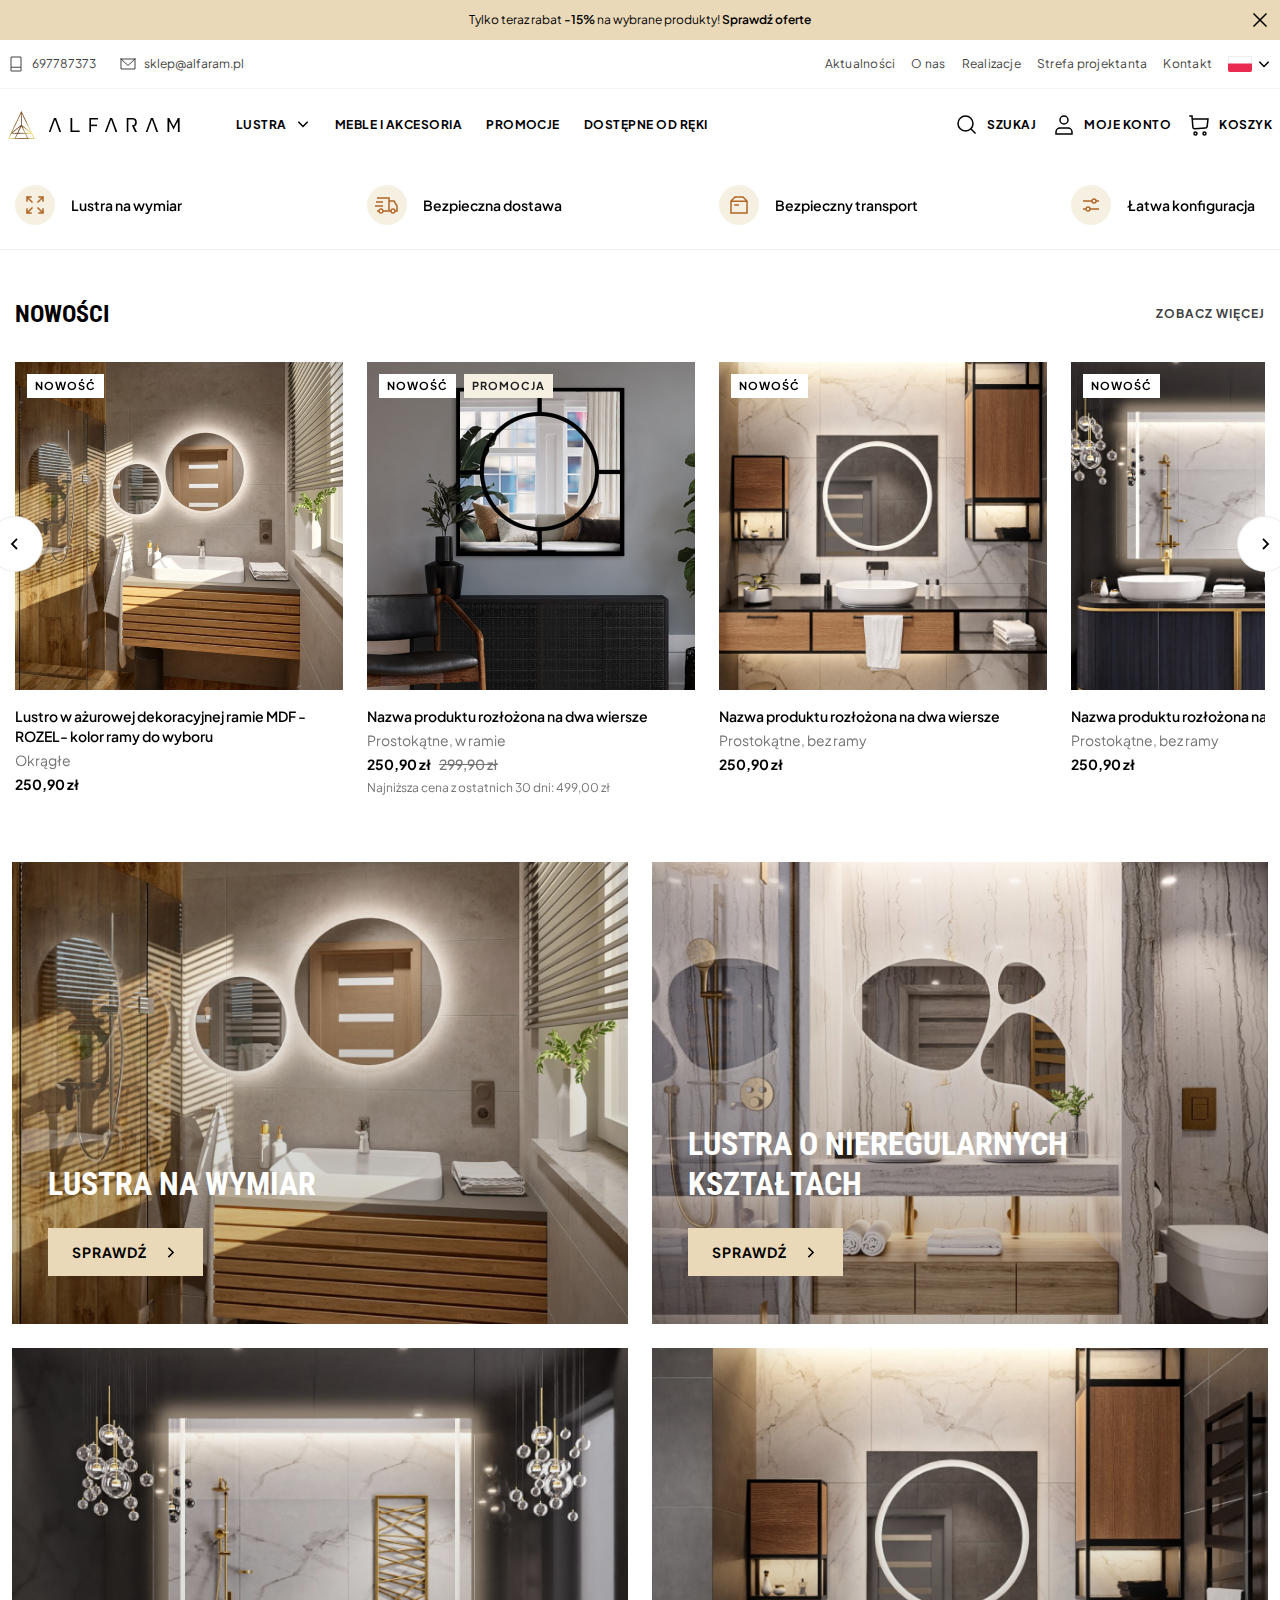
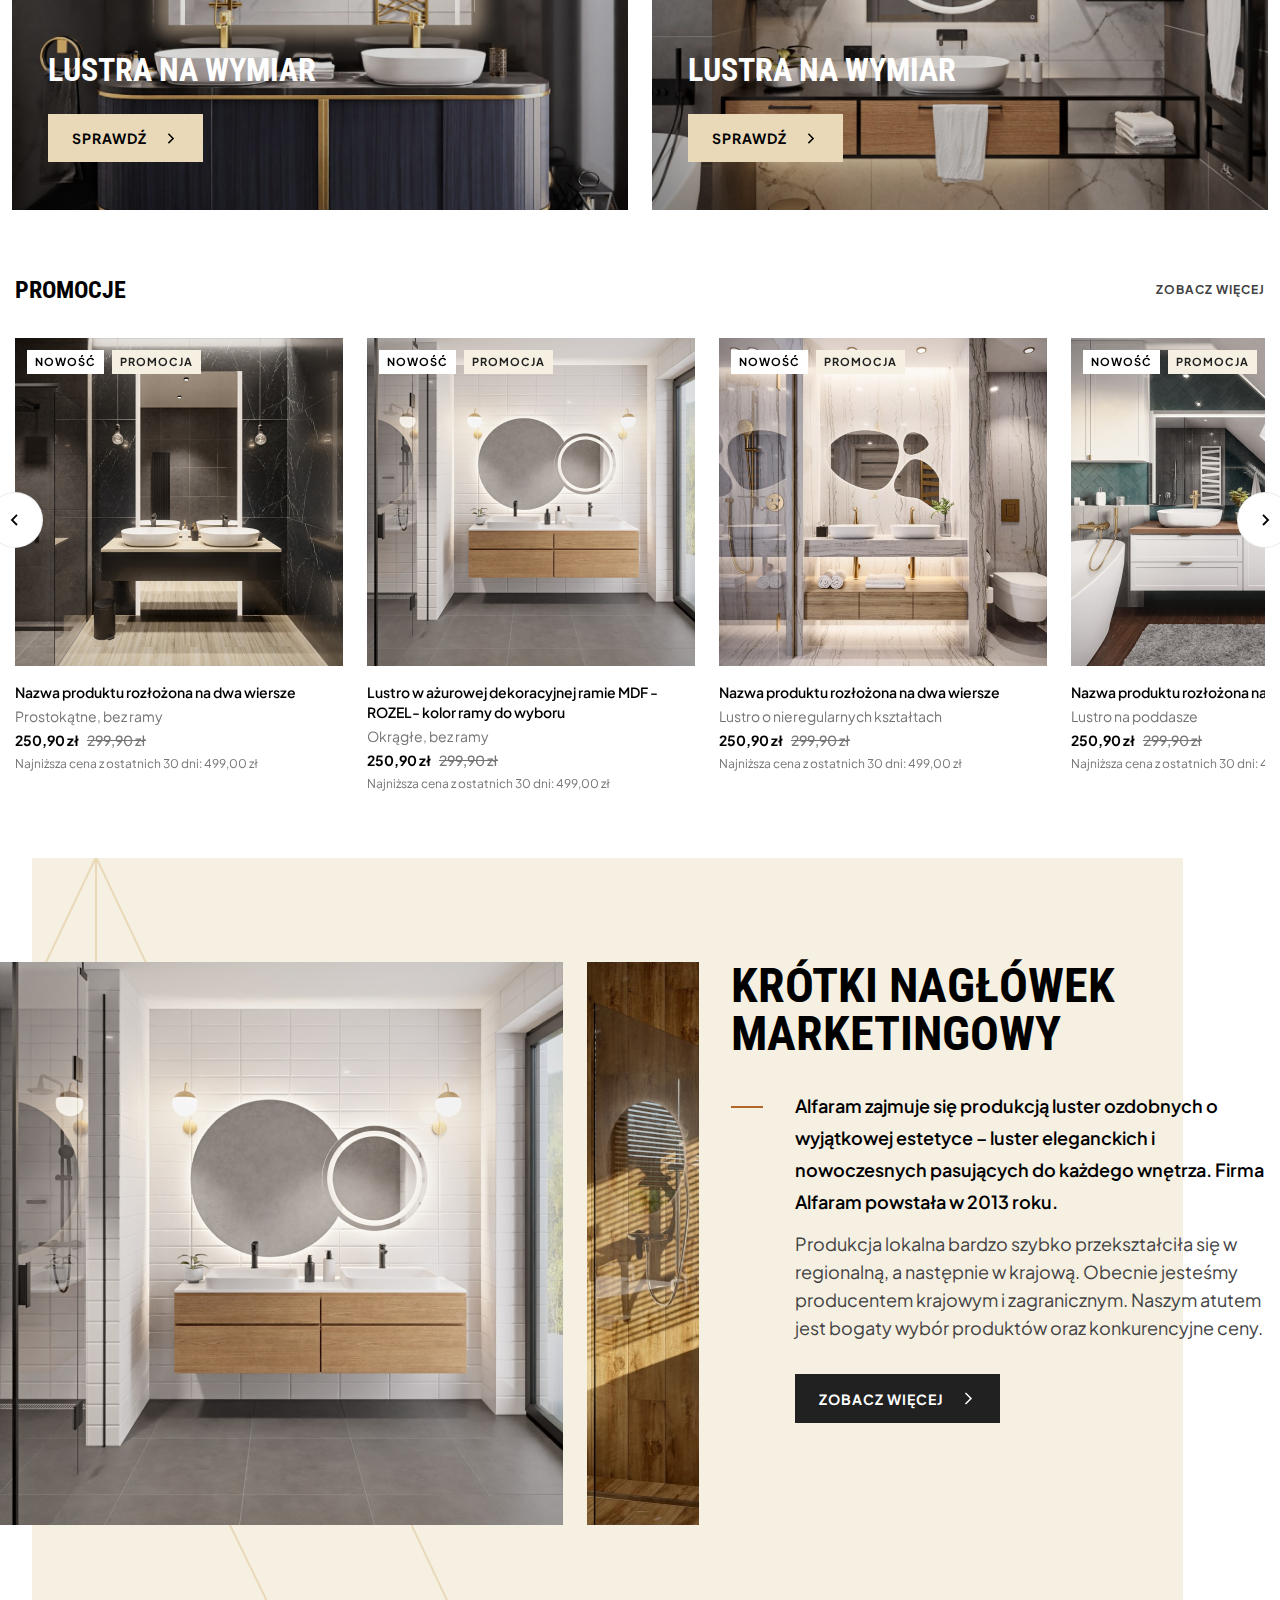
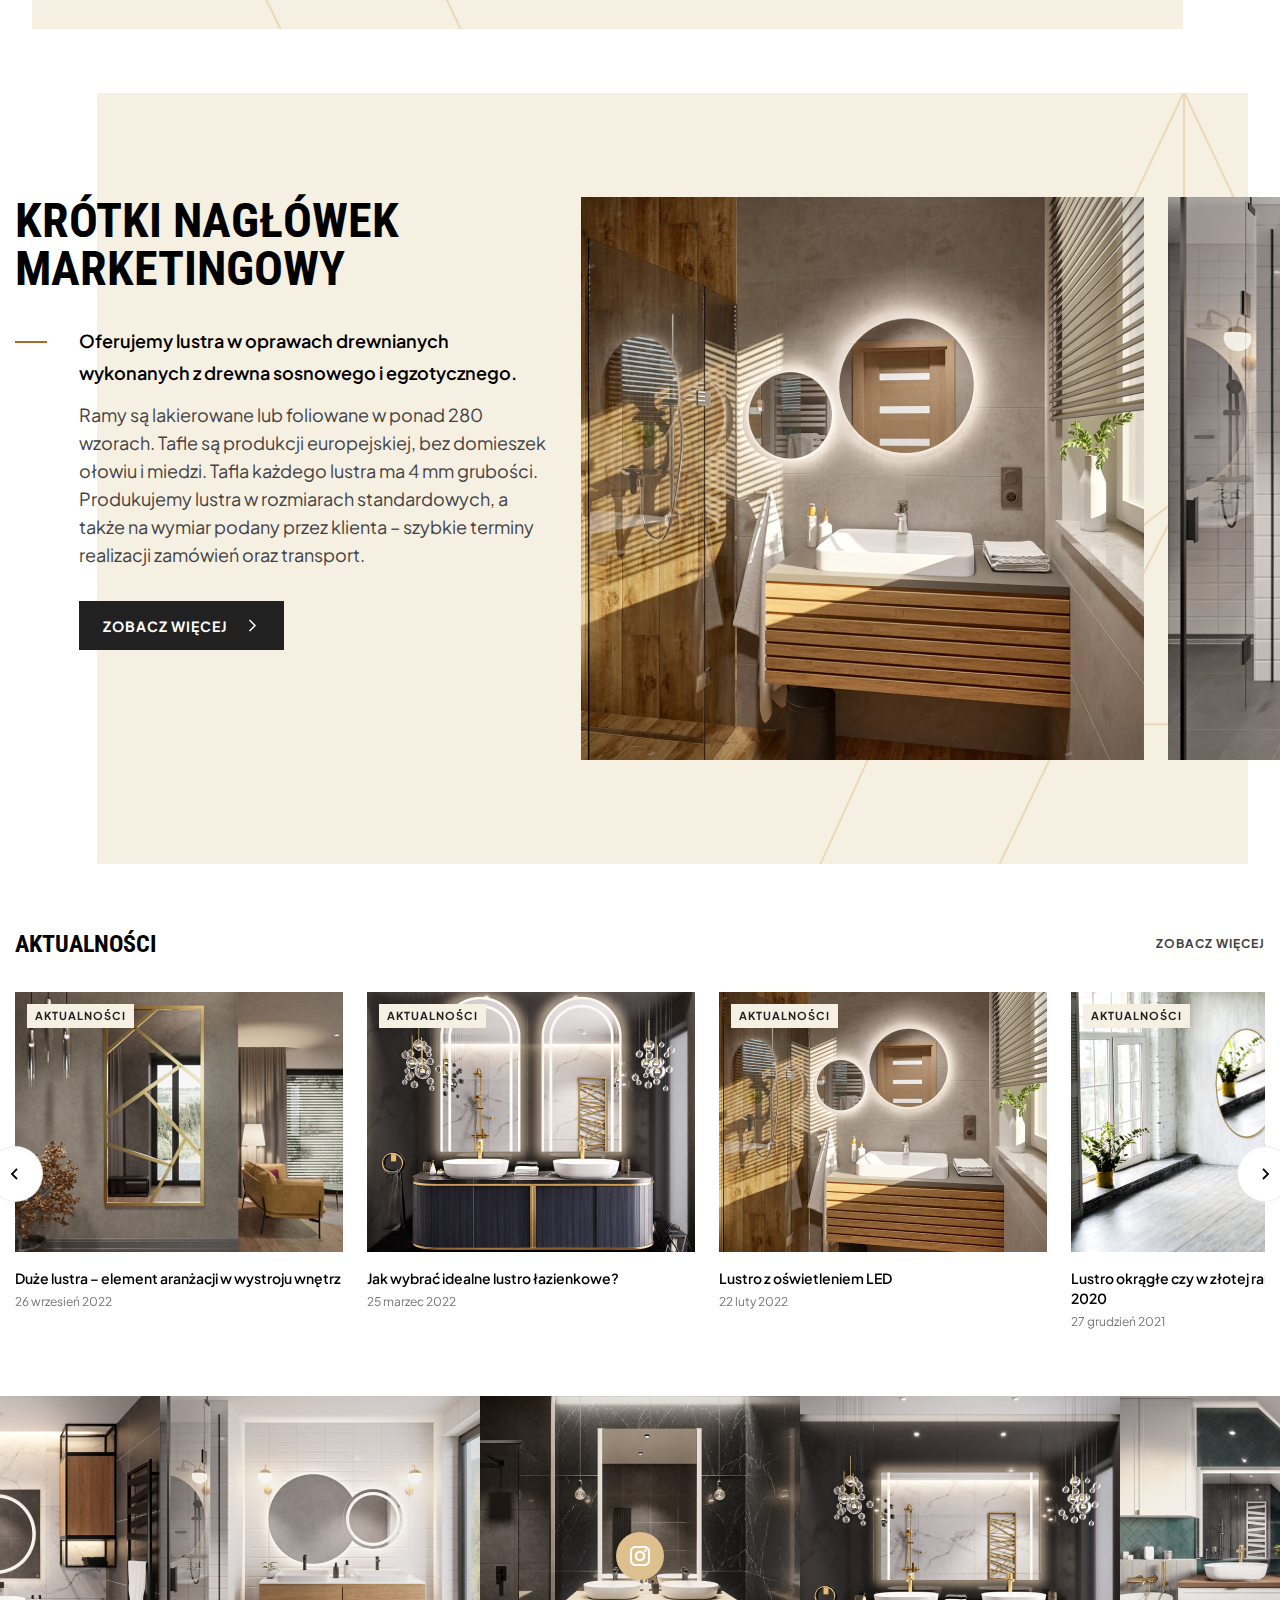
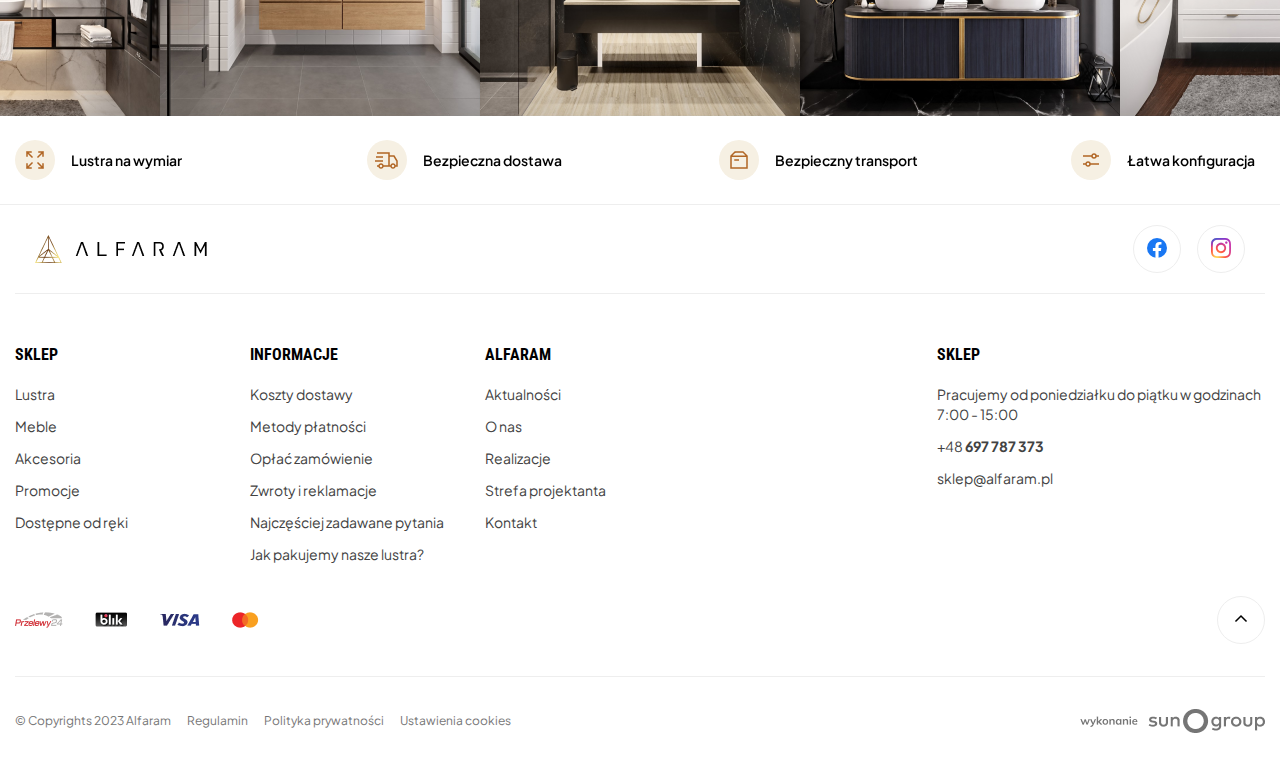
==== commit 7ee43ba0: "message" ====
--- a/index.html
+++ b/index.html
@@ -221,7 +221,6 @@
                     <div class="product">
                       <div class="d-f gap-8 product__category">
                         <p class="new">Nowość</p>
-                        <p class="new discount">Promocja</p>
                       </div>
                       <picture>
                         <source media="(min-width: 376px)" srcset="img/product-slide-1.png" />
@@ -230,6 +229,27 @@
                       <div>
                         <p class="product__text fw-600">Lustro w ażurowej dekoracyjnej ramie MDF - ROZEL- kolor ramy do wyboru</p>
                         <p class="product__text fw-400 grayscale600">Okrągłe</p>
+                        <div class="product__price">
+                          <p class="product__text fw-700">250,90 zł</p>
+                        </div>
+                      </div>
+                    </div>
+                  </a>
+                </li>
+                <li class="splide__slide">
+                  <a href="#">
+                    <div class="product">
+                      <div class="d-f gap-8 product__category">
+                        <p class="new">Nowość</p>
+                        <p class="new discount">Promocja</p>
+                      </div>
+                      <picture>
+                        <source media="(min-width: 376px)" srcset="img/product-news-2.png" />
+                        <img src="img/product-slide-1-mobile.png" alt="Product image" class="product__img" />
+                      </picture>
+                      <div>
+                        <p class="product__text fw-600">Nazwa produktu rozłożona na dwa wiersze</p>
+                        <p class="product__text fw-400 grayscale600">Prostokątne, w ramie</p>
                         <div class="product__price">
                           <p class="product__text fw-700">250,90 zł</p>
                           <p class="product__text fw-500 grayscale600">299,90 zł</p>
@@ -244,20 +264,17 @@
                     <div class="product">
                       <div class="d-f gap-8 product__category">
                         <p class="new">Nowość</p>
-                        <p class="new discount">Promocja</p>
-                      </div>
-                      <picture>
-                        <source media="(min-width: 376px)" srcset="img/product-slide-1.png" />
-                        <img src="img/product-slide-1-mobile.png" alt="Product image" class="product__img" />
-                      </picture>
-                      <div>
-                        <p class="product__text fw-600">Lustro w ażurowej dekoracyjnej ramie MDF - ROZEL- kolor ramy do wyboru</p>
-                        <p class="product__text fw-400 grayscale600">Okrągłe</p>
+                      </div>
+                      <picture>
+                        <source media="(min-width: 376px)" srcset="img/promo-img-4.png" />
+                        <img src="img/product-slide-1-mobile.png" alt="Product image" class="product__img" />
+                      </picture>
+                      <div>
+                        <p class="product__text fw-600">Nazwa produktu rozłożona na dwa wiersze</p>
+                        <p class="product__text fw-400 grayscale600">Prostokątne, bez ramy</p>
                         <div class="product__price">
                           <p class="product__text fw-700">250,90 zł</p>
-                          <p class="product__text fw-500 grayscale600">299,90 zł</p>
                         </div>
-                        <p class="product__text-sm fw-400 grayscale600">Najniższa cena z ostatnich 30 dni: 499,00 zł</p>
                       </div>
                     </div>
                   </a>
@@ -267,43 +284,17 @@
                     <div class="product">
                       <div class="d-f gap-8 product__category">
                         <p class="new">Nowość</p>
-                        <p class="new discount">Promocja</p>
-                      </div>
-                      <picture>
-                        <source media="(min-width: 376px)" srcset="img/product-slide-1.png" />
-                        <img src="img/product-slide-1-mobile.png" alt="Product image" class="product__img" />
-                      </picture>
-                      <div>
-                        <p class="product__text fw-600">Lustro w ażurowej dekoracyjnej ramie MDF - ROZEL- kolor ramy do wyboru</p>
-                        <p class="product__text fw-400 grayscale600">Okrągłe</p>
+                      </div>
+                      <picture>
+                        <source media="(min-width: 376px)" srcset="img/promo-img-3.png" />
+                        <img src="img/product-slide-1-mobile.png" alt="Product image" class="product__img" />
+                      </picture>
+                      <div>
+                        <p class="product__text fw-600">Nazwa produktu rozłożona na dwa wiersze</p>
+                        <p class="product__text fw-400 grayscale600">Prostokątne, bez ramy</p>
                         <div class="product__price">
                           <p class="product__text fw-700">250,90 zł</p>
-                          <p class="product__text fw-500 grayscale600">299,90 zł</p>
                         </div>
-                        <p class="product__text-sm fw-400 grayscale600">Najniższa cena z ostatnich 30 dni: 499,00 zł</p>
-                      </div>
-                    </div>
-                  </a>
-                </li>
-                <li class="splide__slide">
-                  <a href="#">
-                    <div class="product">
-                      <div class="d-f gap-8 product__category">
-                        <p class="new">Nowość</p>
-                        <p class="new discount">Promocja</p>
-                      </div>
-                      <picture>
-                        <source media="(min-width: 376px)" srcset="img/product-slide-1.png" />
-                        <img src="img/product-slide-1-mobile.png" alt="Product image" class="product__img" />
-                      </picture>
-                      <div>
-                        <p class="product__text fw-600">Lustro w ażurowej dekoracyjnej ramie MDF - ROZEL- kolor ramy do wyboru</p>
-                        <p class="product__text fw-400 grayscale600">Okrągłe</p>
-                        <div class="product__price">
-                          <p class="product__text fw-700">250,90 zł</p>
-                          <p class="product__text fw-500 grayscale600">299,90 zł</p>
-                        </div>
-                        <p class="product__text-sm fw-400 grayscale600">Najniższa cena z ostatnich 30 dni: 499,00 zł</p>
                       </div>
                     </div>
                   </a>
@@ -318,8 +309,8 @@
           <div class="promo__container">
             <div class="promo__col">
               <picture>
-                <source media="(min-width: 426px)" srcset="img/promo-img-1.png" />
-                <img src="img/promo-img-1-mobile.png" class="promo__img" alt="Promo img 1" />
+                <source media="(min-width: 426px)" srcset="img/promo-img-1-mobile.png" />
+                <img src="img/promo-img-1.png" class="promo__img" alt="Promo img 1" />
               </picture>
               <div class="promo__text">
                 <h3 class="heading-tertiary mb-24">Lustra na wymiar</h3>
@@ -333,8 +324,23 @@
             </div>
             <div class="promo__col">
               <picture>
-                <source media="(min-width: 426px)" srcset="img/promo-img-1.png" />
-                <img src="img/promo-img-1-mobile.png" class="promo__img" alt="Promo img 1" />
+                <source media="(min-width: 426px)" srcset="img/promo-img-2-mobile.png" />
+                <img src="img/promo-img-2.png" class="promo__img" alt="Promo img 1" />
+              </picture>
+              <div class="promo__text">
+                <h3 class="heading-tertiary mb-24">Lustra o nieregularnych kształtach</h3>
+                <a href="#" class="btn btn-primary100">
+                  <p>Sprawdź</p>
+                  <svg width="24" height="24" viewBox="0 0 24 24" fill="none" xmlns="http://www.w3.org/2000/svg">
+                    <path d="M9.91675 16.5833L14.0834 12.4167L9.91675 8.25" stroke="black" stroke-width="1.5" stroke-linecap="square" />
+                  </svg>
+                </a>
+              </div>
+            </div>
+            <div class="promo__col">
+              <picture>
+                <source media="(min-width: 426px)" srcset="img/promo-img-3-mobile.png" />
+                <img src="img/promo-img-3.png" class="promo__img" alt="Promo img 1" />
               </picture>
               <div class="promo__text">
                 <h3 class="heading-tertiary mb-24">Lustra na wymiar</h3>
@@ -348,8 +354,8 @@
             </div>
             <div class="promo__col">
               <picture>
-                <source media="(min-width: 426px)" srcset="img/promo-img-1.png" />
-                <img src="img/promo-img-1-mobile.png" class="promo__img" alt="Promo img 1" />
+                <source media="(min-width: 426px)" srcset="img/promo-img-4-mobile.png" />
+                <img src="img/promo-img-4.png" class="promo__img" alt="Promo img 1" />
               </picture>
               <div class="promo__text">
                 <h3 class="heading-tertiary mb-24">Lustra na wymiar</h3>
@@ -361,21 +367,6 @@
                 </a>
               </div>
             </div>
-            <div class="promo__col">
-              <picture>
-                <source media="(min-width: 426px)" srcset="img/promo-img-1.png" />
-                <img src="img/promo-img-1-mobile.png" class="promo__img" alt="Promo img 1" />
-              </picture>
-              <div class="promo__text">
-                <h3 class="heading-tertiary mb-24">Lustra na wymiar</h3>
-                <a href="#" class="btn btn-primary100">
-                  <p>Sprawdź</p>
-                  <svg width="24" height="24" viewBox="0 0 24 24" fill="none" xmlns="http://www.w3.org/2000/svg">
-                    <path d="M9.91675 16.5833L14.0834 12.4167L9.91675 8.25" stroke="black" stroke-width="1.5" stroke-linecap="square" />
-                  </svg>
-                </a>
-              </div>
-            </div>
           </div>
         </div>
       </section>
@@ -396,12 +387,12 @@
                         <p class="new discount">Promocja</p>
                       </div>
                       <picture>
-                        <source media="(min-width: 376px)" srcset="img/product-slide-1.png" />
-                        <img src="img/product-slide-1-mobile.png" alt="Product image" class="product__img" />
-                      </picture>
-                      <div>
-                        <p class="product__text fw-600">Lustro w ażurowej dekoracyjnej ramie MDF - ROZEL- kolor ramy do wyboru</p>
-                        <p class="product__text fw-400 grayscale600">Okrągłe</p>
+                        <source media="(min-width: 376px)" srcset="img/discount-1.png" />
+                        <img src="img/product-slide-1-mobile.png" alt="Product image" class="product__img" />
+                      </picture>
+                      <div>
+                        <p class="product__text fw-600">Nazwa produktu rozłożona na dwa wiersze</p>
+                        <p class="product__text fw-400 grayscale600">Prostokątne, bez ramy</p>
                         <div class="product__price">
                           <p class="product__text fw-700">250,90 zł</p>
                           <p class="product__text fw-500 grayscale600">299,90 zł</p>
@@ -419,12 +410,12 @@
                         <p class="new discount">Promocja</p>
                       </div>
                       <picture>
-                        <source media="(min-width: 376px)" srcset="img/product-slide-1.png" />
+                        <source media="(min-width: 376px)" srcset="img/discount-2.png" />
                         <img src="img/product-slide-1-mobile.png" alt="Product image" class="product__img" />
                       </picture>
                       <div>
                         <p class="product__text fw-600">Lustro w ażurowej dekoracyjnej ramie MDF - ROZEL- kolor ramy do wyboru</p>
-                        <p class="product__text fw-400 grayscale600">Okrągłe</p>
+                        <p class="product__text fw-400 grayscale600">Okrągłe, bez ramy</p>
                         <div class="product__price">
                           <p class="product__text fw-700">250,90 zł</p>
                           <p class="product__text fw-500 grayscale600">299,90 zł</p>
@@ -442,12 +433,12 @@
                         <p class="new discount">Promocja</p>
                       </div>
                       <picture>
-                        <source media="(min-width: 376px)" srcset="img/product-slide-1.png" />
-                        <img src="img/product-slide-1-mobile.png" alt="Product image" class="product__img" />
-                      </picture>
-                      <div>
-                        <p class="product__text fw-600">Lustro w ażurowej dekoracyjnej ramie MDF - ROZEL- kolor ramy do wyboru</p>
-                        <p class="product__text fw-400 grayscale600">Okrągłe</p>
+                        <source media="(min-width: 376px)" srcset="img/discount-3.png" />
+                        <img src="img/product-slide-1-mobile.png" alt="Product image" class="product__img" />
+                      </picture>
+                      <div>
+                        <p class="product__text fw-600">Nazwa produktu rozłożona na dwa wiersze</p>
+                        <p class="product__text fw-400 grayscale600">Lustro o nieregularnych kształtach</p>
                         <div class="product__price">
                           <p class="product__text fw-700">250,90 zł</p>
                           <p class="product__text fw-500 grayscale600">299,90 zł</p>
@@ -465,12 +456,12 @@
                         <p class="new discount">Promocja</p>
                       </div>
                       <picture>
-                        <source media="(min-width: 376px)" srcset="img/product-slide-1.png" />
-                        <img src="img/product-slide-1-mobile.png" alt="Product image" class="product__img" />
-                      </picture>
-                      <div>
-                        <p class="product__text fw-600">Lustro w ażurowej dekoracyjnej ramie MDF - ROZEL- kolor ramy do wyboru</p>
-                        <p class="product__text fw-400 grayscale600">Okrągłe</p>
+                        <source media="(min-width: 376px)" srcset="img/discount-4.png" />
+                        <img src="img/product-slide-1-mobile.png" alt="Product image" class="product__img" />
+                      </picture>
+                      <div>
+                        <p class="product__text fw-600">Nazwa produktu rozłożona na dwa wiersze</p>
+                        <p class="product__text fw-400 grayscale600">Lustro na poddasze</p>
                         <div class="product__price">
                           <p class="product__text fw-700">250,90 zł</p>
                           <p class="product__text fw-500 grayscale600">299,90 zł</p>
@@ -482,6 +473,132 @@
                 </li>
               </ul>
             </div>
+          </div>
+        </div>
+      </section>
+      <section class="gallery">
+        <div class="gallery__container">
+          <div class="splide splide-gallery" role="group" aria-label="Gallery Slider">
+            <div class="splide__track">
+              <ul class="splide__list">
+                <li class="splide__slide">
+                  <div class="slide__gallery">
+                    <picture>
+                      <source media="(min-width: 871px)" srcset="img/gallery-slide-2.png" />
+                      <img src="img/gallery-slide-2-mobile.png" alt="Slide 1" class="slide__gallery-img" />
+                    </picture>
+                  </div>
+                </li>
+                <li class="splide__slide">
+                  <div class="slide__gallery">
+                    <picture>
+                      <source media="(min-width: 871px)" srcset="img/gallery-slide-1.png" />
+                      <img src="img/gallery-slide-1-mobile.png" alt="Slide 1" class="slide__gallery-img" />
+                    </picture>
+                  </div>
+                </li>
+                <li class="splide__slide">
+                  <div class="slide__gallery">
+                    <picture>
+                      <source media="(min-width: 871px)" srcset="img/gallery-slide-2.png" />
+                      <img src="img/gallery-slide-2-mobile.png" alt="Slide 1" class="slide__gallery-img" />
+                    </picture>
+                  </div>
+                </li>
+                <li class="splide__slide">
+                  <div class="slide__gallery">
+                    <picture>
+                      <source media="(min-width: 871px)" srcset="img/gallery-slide-1.png" />
+                      <img src="img/gallery-slide-1-mobile.png" alt="Slide 1" class="slide__gallery-img" />
+                    </picture>
+                  </div>
+                </li>
+              </ul>
+            </div>
+          </div>
+        </div>
+        <div class="gallery__box">
+          <h2 class="heading-secondary mb-32">Krótki nagłówek marketingowy</h2>
+          <div class="d-f ai-fs gap-32">
+            <div class="gallery__box-line"></div>
+            <div class="gallery__box-sm">
+              <p class="fw-600 bold-jakarta">Alfaram zajmuje się produkcją luster ozdobnych o wyjątkowej estetyce –&nbsp;luster eleganckich i nowoczesnych pasujących do każdego wnętrza. Firma Alfaram powstała w 2013 roku.</p>
+              <p class="fw-400 thin-jakarta">Produkcja lokalna bardzo szybko przekształciła się w regionalną, a następnie w krajową. Obecnie jesteśmy producentem krajowym i zagranicznym. Naszym atutem jest bogaty wybór produktów oraz konkurencyjne ceny.</p>
+              <a href="#" class="btn btn-grayscale900">
+                <p>Zobacz więcej</p>
+                <svg width="24" height="25" viewBox="0 0 24 25" fill="none" xmlns="http://www.w3.org/2000/svg">
+                  <path d="M10 17.5L15 12.5L10 7.5" stroke="white" stroke-width="1.5" stroke-linecap="square" />
+                </svg>
+              </a>
+            </div>
+          </div>
+        </div>
+        <div class="gallery__bg">
+          <div class="gallery__bg-box">
+            <img src="img/Line 6.png" alt="background image" class="gallery__bg-img" />
+          </div>
+        </div>
+      </section>
+      <section class="gallery gallery-reverse">
+        <div class="gallery__box">
+          <h2 class="heading-secondary mb-32">Krótki nagłówek marketingowy</h2>
+          <div class="d-f ai-fs gap-32">
+            <div class="gallery__box-line"></div>
+            <div class="gallery__box-sm">
+              <p class="fw-600 bold-jakarta">Oferujemy lustra w oprawach drewnianych wykonanych z&nbsp;drewna&nbsp;sosnowego i egzotycznego.</p>
+              <p class="fw-400 thin-jakarta">Ramy są lakierowane lub foliowane w ponad 280 wzorach. Tafle są produkcji europejskiej, bez domieszek ołowiu i miedzi. Tafla każdego lustra ma 4 mm grubości. Produkujemy lustra w rozmiarach standardowych, a także na wymiar podany przez klienta – szybkie terminy realizacji zamówień oraz transport.</p>
+              <a href="#" class="btn btn-grayscale900">
+                <p>Zobacz więcej</p>
+                <svg width="24" height="25" viewBox="0 0 24 25" fill="none" xmlns="http://www.w3.org/2000/svg">
+                  <path d="M10 17.5L15 12.5L10 7.5" stroke="white" stroke-width="1.5" stroke-linecap="square" />
+                </svg>
+              </a>
+            </div>
+          </div>
+        </div>
+        <div class="gallery__container">
+          <div class="splide splide-gallery-reverse" role="group" aria-label="Gallery Slider">
+            <div class="splide__track">
+              <ul class="splide__list">
+                <li class="splide__slide">
+                  <div class="slide__gallery">
+                    <picture>
+                      <source media="(min-width: 871px)" srcset="img/gallery-slide-1.png" />
+                      <img src="img/gallery-slide-1-mobile.png" alt="Slide 1" class="slide__gallery-img" />
+                    </picture>
+                  </div>
+                </li>
+                <li class="splide__slide">
+                  <div class="slide__gallery">
+                    <picture>
+                      <source media="(min-width: 871px)" srcset="img/gallery-slide-2.png" />
+                      <img src="img/gallery-slide-2-mobile.png" alt="Slide 1" class="slide__gallery-img" />
+                    </picture>
+                  </div>
+                </li>
+                <li class="splide__slide">
+                  <div class="slide__gallery">
+                    <picture>
+                      <source media="(min-width: 871px)" srcset="img/gallery-slide-1.png" />
+                      <img src="img/gallery-slide-1-mobile.png" alt="Slide 1" class="slide__gallery-img" />
+                    </picture>
+                  </div>
+                </li>
+                <li class="splide__slide">
+                  <div class="slide__gallery">
+                    <picture>
+                      <source media="(min-width: 871px)" srcset="img/gallery-slide-2.png" />
+                      <img src="img/gallery-slide-2-mobile.png" alt="Slide 1" class="slide__gallery-img" />
+                    </picture>
+                  </div>
+                </li>
+              </ul>
+            </div>
+          </div>
+        </div>
+        <div class="gallery__bg">
+          <div class="gallery__bg-box">
+            <img src="img/Line-66.png" alt="background image" class="gallery__bg-img" />
           </div>
         </div>
       </section>
@@ -501,7 +618,7 @@
                         <p class="new discount">Aktualności</p>
                       </div>
                       <picture>
-                        <source media="(min-width: 376px)" srcset="img/product-slide-1.png" />
+                        <source media="(min-width: 376px)" srcset="img/news-slide-1.png" />
                         <img src="img/product-slide-1-mobile.png" alt="Product image" class="product__img" />
                       </picture>
                       <div>
@@ -518,12 +635,12 @@
                         <p class="new discount">Aktualności</p>
                       </div>
                       <picture>
-                        <source media="(min-width: 376px)" srcset="img/product-slide-1.png" />
-                        <img src="img/product-slide-1-mobile.png" alt="Product image" class="product__img" />
-                      </picture>
-                      <div>
-                        <p class="product__text fw-600">Duże lustra – element aranżacji w wystroju wnętrz</p>
-                        <p class="product__text-sm fw-400 grayscale600">26 wrzesień 2022</p>
+                        <source media="(min-width: 376px)" srcset="img/news-slide-2.png" />
+                        <img src="img/product-slide-1-mobile.png" alt="Product image" class="product__img" />
+                      </picture>
+                      <div>
+                        <p class="product__text fw-600">Jak wybrać idealne lustro łazienkowe?</p>
+                        <p class="product__text-sm fw-400 grayscale600">25 marzec 2022</p>
                       </div>
                     </div>
                   </a>
@@ -535,12 +652,12 @@
                         <p class="new discount">Aktualności</p>
                       </div>
                       <picture>
-                        <source media="(min-width: 376px)" srcset="img/product-slide-1.png" />
-                        <img src="img/product-slide-1-mobile.png" alt="Product image" class="product__img" />
-                      </picture>
-                      <div>
-                        <p class="product__text fw-600">Duże lustra – element aranżacji w wystroju wnętrz</p>
-                        <p class="product__text-sm fw-400 grayscale600">26 wrzesień 2022</p>
+                        <source media="(min-width: 376px)" srcset="img/news-slide-3.png" />
+                        <img src="img/product-slide-1-mobile.png" alt="Product image" class="product__img" />
+                      </picture>
+                      <div>
+                        <p class="product__text fw-600">Lustro z oświetleniem LED</p>
+                        <p class="product__text-sm fw-400 grayscale600">22 luty 2022</p>
                       </div>
                     </div>
                   </a>
@@ -552,12 +669,12 @@
                         <p class="new discount">Aktualności</p>
                       </div>
                       <picture>
-                        <source media="(min-width: 376px)" srcset="img/product-slide-1.png" />
-                        <img src="img/product-slide-1-mobile.png" alt="Product image" class="product__img" />
-                      </picture>
-                      <div>
-                        <p class="product__text fw-600">Duże lustra – element aranżacji w wystroju wnętrz</p>
-                        <p class="product__text-sm fw-400 grayscale600">26 wrzesień 2022</p>
+                        <source media="(min-width: 376px)" srcset="img/news-slide-4.png" />
+                        <img src="img/product-slide-1-mobile.png" alt="Product image" class="product__img" />
+                      </picture>
+                      <div>
+                        <p class="product__text fw-600">Lustro okrągłe czy w złotej ramie – modne lustra 2020</p>
+                        <p class="product__text-sm fw-400 grayscale600">27 grudzień 2021</p>
                       </div>
                     </div>
                   </a>
--- a/css/main.min.css
+++ b/css/main.min.css
@@ -1 +1 @@
-.btn{display:flex;gap:12px;align-items:center;max-width:-moz-fit-content;max-width:fit-content;padding:12px 20px 12px 24px;font-size:14px;line-height:24px;font-family:"Plus Jakarta Sans";letter-spacing:1px;text-transform:uppercase;font-weight:700;transition:.3s background-Color}.btn-primary100{background-color:#ead9b9;color:#000;fill:#000}.btn-primary100:hover{background:#c9984d}*,*:before,*:after{scroll-behavior:smooth;box-sizing:border-box;padding:0;margin:0}*:focus{outline:none}html{font-size:62.5%}body{position:relative;font-family:"Plus Jakarta Sans",sans-serif}.roboto-con{font-family:"Roboto Condensed",sans-serif}.container{max-width:1384px;width:100%;margin:0 auto}.container-big{max-width:1856px;width:100%;margin:0 auto}a{text-decoration:none;color:inherit;cursor:pointer}ul li{list-style-type:none;display:inline}button{outline:none;font-size:inherit}label,button{cursor:pointer}img{width:-moz-fit-content;width:fit-content;height:-moz-fit-content;height:fit-content;vertical-align:middle;-o-object-fit:cover;object-fit:cover}.heading-tertiary{font-weight:700;text-transform:uppercase;font-size:32px;line-height:40px;font-family:"Roboto Condensed"}.heading-quarternary{font-weight:700;text-transform:uppercase;font-size:24px;line-height:32px;font-family:"Roboto Condensed"}.show-more{font-size:12px;line-height:20px;font-family:"Plus Jakarta Sans";letter-spacing:1px;font-weight:700;text-transform:uppercase;color:#424242}.w-100{width:100%}.d-f{display:flex}.f-w{flex-wrap:wrap}.ai-c{align-items:center}.ai-fs{align-items:flex-start}.jc-e{justify-content:flex-end}.jc-s{justify-content:flex-start}.jc-c{justify-content:center}.jc-b{justify-content:space-between}.fd-c{flex-direction:column}.fw-900{font-weight:900}.fw-700{font-weight:700}.fw-600{font-weight:600}.fw-500{font-weight:500}.fw-400{font-weight:400}.fw-300{font-weight:300}.mb-128{margin-bottom:128px}.mb-109{margin-bottom:109px}.mb-104{margin-bottom:104px}.mb-76{margin-bottom:76px}.mb-72{margin-bottom:72px}.mb-68{margin-bottom:68px}.mb-65{margin-bottom:65px}.mb-64{margin-bottom:64px}.mb-59{margin-bottom:59px}.mb-52{margin-bottom:52px}.mb-50{margin-bottom:50px}.mb-48{margin-bottom:48px}.mb-45{margin-bottom:45px}.mb-41{margin-bottom:41px}.mb-40{margin-bottom:40px}.mb-38{margin-bottom:38px}.mb-35{margin-bottom:35px}.mb-36{margin-bottom:36px}.mb-32{margin-bottom:32px}.mb-30{margin-bottom:30px}.mb-28{margin-bottom:28px}.mb-27{margin-bottom:27px}.mb-25{margin-bottom:25px}.mb-24{margin-bottom:24px}.mb-21{margin-bottom:21px}.mb-20{margin-bottom:20px}.mb-19{margin-bottom:19px}.mb-18{margin-bottom:18px}.mb-16{margin-bottom:16px}.mb-15{margin-bottom:15px}.mb-14{margin-bottom:14px}.mb-12{margin-bottom:12px}.mb-10{margin-bottom:10px}.mb-8{margin-bottom:8px}.mb-4{margin-bottom:4px}.gap-5{gap:5px}.gap-6{gap:6px}.gap-8{gap:8px}.gap-10{gap:10px}.gap-12{gap:12px}.gap-13{gap:13px}.gap-14{gap:14px}.gap-16{gap:16px}.gap-20{gap:20px}.gap-24{gap:24px}.gap-32{gap:32px}.gap-42{gap:42px}.gap-48{gap:48px}.gap-64{gap:64px}.gap-159{gap:159px}.ta-c{text-align:center}.ta-r{text-align:right}.fs-48{font-size:48px}.fs-36{font-size:36px}.fs-20{font-size:20px}.fs-18{font-size:18px}.fs-17{font-size:17px}.fs-16{font-size:16px}.fs-15{font-size:15px}.fs-14{font-size:14px}.lh-120p{line-height:120%}.lh-48{line-height:48px}.lh-46{line-height:46px}.lh-30{line-height:30px}.lh-27{line-height:27px}.lh-26{line-height:26px}.lh-24{line-height:24px}.lh-22{line-height:22px}.lh-20{line-height:20px}.uppercase{text-transform:uppercase}.underline{text-decoration:underline}.img-width{width:100%}.margin-auto{display:block;margin:0 auto}.hover-this{width:100%}.header{z-index:200;position:sticky;overflow:visible;top:0;width:100%}.header__add{width:100%;background-color:#ead9b9}.header__add .container-big{font-size:12px;line-height:18px;font-family:"Plus Jakarta Sans";position:relative;display:flex;justify-content:center;align-items:center;text-align:center;padding:11px 8px}.header__add .container-big .close-add-css{position:absolute;top:8px;right:8px}.header__top{width:100%;border-bottom:1px solid #f5f5f5;background:#fff}.header__top .container-big{display:flex;align-items:center;justify-content:space-between;padding:12px 0}.header__top .container-big .header__top--list-contact{display:flex;align-items:center;gap:24px}.header__top .container-big .header__top--list-contact .contact{display:flex;align-items:center;color:#424242;gap:8px;font-size:12px;line-height:20px;font-family:"Plus Jakarta Sans"}.header__top .container-big .header__top--list-links{display:flex;gap:16px;align-items:center}.header__top .container-big .header__top--list-links li{font-size:12px;line-height:18px;font-family:"Plus Jakarta Sans";letter-spacing:.24px;color:#424242}.header__top .container-big .header__top--list-links .change-language{display:flex;align-items:center;padding:4px 0;gap:4px}.header__menu{background-color:#fff}.header__menu .container-big{display:flex;justify-content:space-between;align-items:center;padding:16px 0}.header__menu .container-big .header__menu-left{display:flex;align-items:center;gap:56px}.header__menu .container-big .header__menu-left .hamburger-btn-css{display:none}.header__menu .container-big .header__menu-left--list{display:flex;gap:24px}.header__menu .container-big .header__menu-left--list .close-mobile{display:none}.header__menu .container-big .header__menu-left--list li{font-size:12px;line-height:18px;font-family:"Plus Jakarta Sans";letter-spacing:.48px;font-weight:700;text-transform:uppercase}.header__menu .container-big .header__menu-left--list .hover-link{position:relative;display:flex;align-items:center;gap:8px}.header__menu .container-big .header__menu-left--list .hover-link:hover{cursor:pointer}.header__menu .container-big .header__menu-left--list .hover-link:hover .hover-list-css{background-color:#fff;display:flex}.header__menu .container-big .header__menu-left--list .hover-link:hover .hover-list-css .hover-list-desktop{display:flex;flex-direction:column}.header__menu .container-big .header__menu-left--list .hover-link .hover-list-css{display:none;position:absolute;top:100%;width:-moz-fit-content;width:fit-content;padding:20px 24px;background-color:#fff;border:1px solid #eee}.header__menu .container-big .header__menu-left--list .hover-link .hover-list-css .hover-list-close{display:none}.header__menu .container-big .header__menu-left--list .hover-link .hover-list-css .hover-list-heading{display:none;align-items:center;font-size:14px;font-weight:500;line-height:20px;gap:12px}.header__menu .container-big .header__menu-left--list .hover-link .hover-list-css .hover-list-heading svg{margin:8px}.header__menu .container-big .header__menu-left--list .hover-link .hover-list-css li{font-weight:400;text-transform:none;font-size:14px;line-height:20px;font-family:"Plus Jakarta Sans";padding:10px 0;min-width:260px}.header__menu .container-big .header__menu-right--list{display:flex;align-items:center;gap:8px}.header__menu .container-big .header__menu-right--list li a{font-size:12px;line-height:16px;font-family:"Plus Jakarta Sans";letter-spacing:.48px;display:flex;align-items:center;text-transform:uppercase;font-weight:700}.header__menu .container-big .header__menu-right--list li svg{margin:8px}@media(max-width: 1856px){.header__top .container-big,.header__menu .container-big{padding-left:8px;padding-right:8px}}@media(max-width: 1200px){.right-text{display:none}}@media(max-width: 870px){.hamburger-btn-css:hover{cursor:pointer}.header__top{display:none}.header.active{overflow:visible}.header.active .container-big .header__menu-left--list{transform:translate(0%)}.header__menu .container-big{padding:12px 8px}.header__menu .container-big .header__menu-left{position:relative}.header__menu .container-big .header__menu-left--list{position:absolute;background-color:#fff;width:100vw;height:100vh;top:-18px;left:-8px;transform:translate(-100%);transition:.3s transform;flex-direction:column}.header__menu .container-big .header__menu-left--list li{padding:0 32px}.header__menu .container-big .header__menu-left--list .close-mobile{padding:12px 8px;border-bottom:1px solid #eee;display:flex;gap:16px;align-items:center}.header__menu .container-big .header__menu-left--list .close-mobile svg{margin:8px}.header__menu .container-big .header__menu-left--list .hover-link{display:flex;justify-content:space-between}.header__menu .container-big .header__menu-left--list .hover-link .hover-list-css{padding:0;display:flex;flex-direction:column;transform:translate(-100%);width:100%;height:100vh;transition:.3s transform;position:absolute;top:-89px;left:0px}.header__menu .container-big .header__menu-left--list .hover-link .hover-list-css .hover-list-desktop{padding:24px 12px}.header__menu .container-big .header__menu-left--list .hover-link .hover-list-css .hover-list-close{display:flex;align-items:center;gap:12px;padding:12px 8px;border-bottom:1px solid #eee}.header__menu .container-big .header__menu-left--list .hover-link .hover-list-css .hover-list-close svg{margin:8px}.header__menu .container-big .header__menu-left--list .hover-link .hover-list-css .hover-list-desktop{display:flex;flex-direction:column}.header__menu .container-big .header__menu-left--list .hover-link .hover-list-css .hover-list-desktop :first-child{margin-bottom:4px}.header__menu .container-big .header__menu-left--list .hover-link .hover-list-css .hover-list-desktop :not(:first-child){padding:10px 12px}.header__menu .container-big .header__menu-left--list .hover-link .hover-list-css .hover-list-heading{padding:0;display:flex}.header__menu .container-big .header__menu-left--list .hover-link svg{transform:rotate(-90deg)}.header__menu .container-big .header__menu-left--list .hover-link.active .hover-list-css{transform:translate(0)}.header__menu .container-big .header__menu-left .hamburger-btn-css{display:block}}@media(max-width: 425px){.header__add .container-big p{max-width:250px}.header__menu .container-big .header__menu-right--list{gap:0}}.footer__icon{display:grid;place-content:center;width:48px;height:48px;border-radius:200px;border:1px solid #eee;flex-shrink:0}.footer__icon-img{width:24px;height:24px}.footer__copyrights{font-size:12px;line-height:18px;font-family:"Plus Jakarta Sans";font-weight:400;color:#757575}.footer__row-first{padding:20px;border-bottom:1px solid #eee}.footer__row-second{display:flex;flex-direction:column;gap:32px;padding:48px 0 32px;border-bottom:1px solid #eee}.footer__row-third{padding:32px 0}.gap-12-16{gap:12px 16px}.accordion{width:211px;flex-shrink:0}.accordion__flex{display:flex;gap:24px;align-items:start;flex-wrap:wrap}.accordion__heading{display:flex;align-items:center;justify-content:space-between;margin-bottom:16px}.accordion__list{display:flex;flex-direction:column;gap:12px;max-height:unset}.accordion__item{font-size:14px;line-height:20px;font-family:"Plus Jakarta Sans";font-weight:400}.accordion__item a{color:#424242}.accordion__text{font-weight:700;text-transform:uppercase;font-size:16px;line-height:26px;font-family:"Roboto Condensed"}.accordion__icon{display:none}.accordion--last{margin-left:auto;width:328px}@media(max-width: 1063px){.accordion--last{margin-left:unset}}@media(max-width: 600px){.footer__icon{width:40px;height:40px}.footer__icon-img{width:20px;height:20px}.footer__row-first{padding:23px 0}.footer__row-second{padding:16px 0 24px;gap:16px}.footer__row-third{padding:24px 0}.footer .scroll-up{display:none}.accordion{width:100%}.accordion__heading{margin-bottom:0;padding:10px 0}.accordion__icon{display:block}.accordion__list{overflow:hidden;max-height:0;transition:.3s max-Height}.accordion__flex{gap:0;flex-direction:column}}.products{margin-bottom:64px}.products-new{margin-bottom:64px}.products .container{padding:0 0 0 16px}.products .splide__arrow{width:56px;height:56px;border-radius:200px;border:1px solid rgba(0,0,0,.08);background:#fff;opacity:1;top:154px;transform:translateY(0%)}.products .splide__arrow--prev{left:-28px}.products .splide__arrow--next{right:-28px}.products .splide__arrow:disabled{opacity:1}.product{position:relative;max-width:328px}.product__category{position:absolute;top:12px;left:12px}.product__img{width:100%;margin-bottom:16px}.product__text{font-size:14px;line-height:20px;font-family:"Plus Jakarta Sans";margin-bottom:4px}.product__text-sm{font-size:12px;line-height:20px;font-family:"Plus Jakarta Sans"}.product__price{display:flex;gap:8px}.product__price .fw-500{text-decoration:line-through}.new{padding:4px 8px;font-size:11px;line-height:16px;font-family:"Plus Jakarta Sans";letter-spacing:1px;text-transform:uppercase;background-color:#fff;color:#000;font-weight:700}.discount{background-color:#f6f0e3;color:#212121}.grayscale600{color:#757575}.checkout-mirrors{margin-bottom:64px}.checkout-mirrors .container{padding:0}.promo__container{display:flex;flex-wrap:wrap;justify-content:center;row-gap:24px}.promo__col{position:relative;padding:0 12px;flex:0 0 50%;max-width:50%}.promo__col::before{content:"";position:absolute;top:0;left:12px;width:calc(100% - 24px);height:100%;opacity:.2399999946;background:linear-gradient(180deg, rgba(0, 0, 0, 0) 0%, #000 100%)}.promo__img{width:100%;-o-object-fit:cover;object-fit:cover;-o-object-position:center;object-position:center}.promo__text{width:100%;position:absolute;padding:48px;bottom:0;left:0}.promo__text .heading-tertiary{color:#fff}.instagram__splide{position:relative;max-width:1920px;margin:0 auto}.insta__slide{max-width:320px;max-height:320px;overflow:hidden}.insta__img{width:100%;transition:.3s transform}.insta__img:hover{transform:scale(1.1)}.insta__link{display:grid;place-content:center;width:48px;height:48px;border-radius:200px;background-color:#ddc08d;z-index:10;position:absolute;top:50%;left:50%;transform:translate(-50%, -50%);transition:.3s all}.insta__link:hover{width:58px;height:58px;background-color:#b16625}@media(max-width: 1410px){.container{padding-right:15px;padding-left:15px}}@media(max-width: 1200px){.products .splide__arrow{display:none}.padr-15{padding-right:15px}}@media(max-width: 870px){.product{max-width:254px}.products-new{margin-bottom:56px}.promo__col{flex:0 0 100%;max-width:100%}}@media(max-width: 425px){.insta__slide{max-width:278px}.promo__col{max-width:375px;max-height:375px}}.uvp{border-bottom:1px solid #eee}.uvp .container{padding-top:24px;padding-bottom:24px}.uvp__box{display:flex;align-items:center;gap:16px;width:328px}.uvp__icon{display:grid;place-content:center;width:40px;height:40px;border-radius:200px;flex-shrink:0;background-color:#f6f0e3}.uvp__text{font-size:14px;line-height:20px;font-family:"Plus Jakarta Sans";font-weight:600}@media(max-width: 870px){.uvp .container{padding:16px 0 16px 16px}.uvp__box{width:208px}}/*# sourceMappingURL=main.min.css.map */+.btn{display:flex;gap:12px;align-items:center;max-width:-moz-fit-content;max-width:fit-content;padding:12px 20px 12px 24px;font-size:14px;line-height:24px;font-family:"Plus Jakarta Sans";letter-spacing:1px;text-transform:uppercase;font-weight:700;transition:.3s background-Color}.btn-primary100{background-color:#ead9b9;color:#000;fill:#000}.btn-primary100:hover{background:#c9984d}.btn-grayscale900{background-color:#212121;color:#fff;transition:.3s opacity}.btn-grayscale900:hover{opacity:.8}*,*:before,*:after{scroll-behavior:smooth;box-sizing:border-box;padding:0;margin:0}*:focus{outline:none}html{font-size:62.5%}body{position:relative;font-family:"Plus Jakarta Sans",sans-serif}.roboto-con{font-family:"Roboto Condensed",sans-serif}.container{max-width:1384px;width:100%;margin:0 auto}.container-big{max-width:1856px;width:100%;margin:0 auto}a{text-decoration:none;color:inherit;cursor:pointer}ul li{list-style-type:none;display:inline}button{outline:none;font-size:inherit}label,button{cursor:pointer}img{width:-moz-fit-content;width:fit-content;height:-moz-fit-content;height:fit-content;vertical-align:middle;-o-object-fit:cover;object-fit:cover}.heading-secondary{font-weight:700;text-transform:uppercase;font-size:48px;line-height:48px;font-family:"Roboto Condensed"}.heading-tertiary{font-weight:700;text-transform:uppercase;font-size:32px;line-height:40px;font-family:"Roboto Condensed"}.heading-quarternary{font-weight:700;text-transform:uppercase;font-size:24px;line-height:32px;font-family:"Roboto Condensed"}.show-more{font-size:12px;line-height:20px;font-family:"Plus Jakarta Sans";letter-spacing:1px;font-weight:700;text-transform:uppercase;color:#424242}.w-100{width:100%}.d-f{display:flex}.f-w{flex-wrap:wrap}.ai-c{align-items:center}.ai-fs{align-items:flex-start}.jc-e{justify-content:flex-end}.jc-s{justify-content:flex-start}.jc-c{justify-content:center}.jc-b{justify-content:space-between}.fd-c{flex-direction:column}.fw-900{font-weight:900}.fw-700{font-weight:700}.fw-600{font-weight:600}.fw-500{font-weight:500}.fw-400{font-weight:400}.fw-300{font-weight:300}.mb-128{margin-bottom:128px}.mb-109{margin-bottom:109px}.mb-104{margin-bottom:104px}.mb-76{margin-bottom:76px}.mb-72{margin-bottom:72px}.mb-68{margin-bottom:68px}.mb-65{margin-bottom:65px}.mb-64{margin-bottom:64px}.mb-59{margin-bottom:59px}.mb-52{margin-bottom:52px}.mb-50{margin-bottom:50px}.mb-48{margin-bottom:48px}.mb-45{margin-bottom:45px}.mb-41{margin-bottom:41px}.mb-40{margin-bottom:40px}.mb-38{margin-bottom:38px}.mb-35{margin-bottom:35px}.mb-36{margin-bottom:36px}.mb-32{margin-bottom:32px}.mb-30{margin-bottom:30px}.mb-28{margin-bottom:28px}.mb-27{margin-bottom:27px}.mb-25{margin-bottom:25px}.mb-24{margin-bottom:24px}.mb-21{margin-bottom:21px}.mb-20{margin-bottom:20px}.mb-19{margin-bottom:19px}.mb-18{margin-bottom:18px}.mb-16{margin-bottom:16px}.mb-15{margin-bottom:15px}.mb-14{margin-bottom:14px}.mb-12{margin-bottom:12px}.mb-10{margin-bottom:10px}.mb-8{margin-bottom:8px}.mb-4{margin-bottom:4px}.gap-5{gap:5px}.gap-6{gap:6px}.gap-8{gap:8px}.gap-10{gap:10px}.gap-12{gap:12px}.gap-13{gap:13px}.gap-14{gap:14px}.gap-16{gap:16px}.gap-20{gap:20px}.gap-24{gap:24px}.gap-32{gap:32px}.gap-42{gap:42px}.gap-48{gap:48px}.gap-64{gap:64px}.gap-159{gap:159px}.ta-c{text-align:center}.ta-r{text-align:right}.fs-48{font-size:48px}.fs-36{font-size:36px}.fs-20{font-size:20px}.fs-18{font-size:18px}.fs-17{font-size:17px}.fs-16{font-size:16px}.fs-15{font-size:15px}.fs-14{font-size:14px}.lh-120p{line-height:120%}.lh-48{line-height:48px}.lh-46{line-height:46px}.lh-30{line-height:30px}.lh-27{line-height:27px}.lh-26{line-height:26px}.lh-24{line-height:24px}.lh-22{line-height:22px}.lh-20{line-height:20px}.uppercase{text-transform:uppercase}.underline{text-decoration:underline}.img-width{width:100%}.margin-auto{display:block;margin:0 auto}.hover-this{width:100%}.header{z-index:200;position:sticky;overflow:visible;top:0;width:100%}.header__add{width:100%;background-color:#ead9b9}.header__add .container-big{font-size:12px;line-height:18px;font-family:"Plus Jakarta Sans";position:relative;display:flex;justify-content:center;align-items:center;text-align:center;padding:11px 8px}.header__add .container-big .close-add-css{position:absolute;top:8px;right:8px}.header__top{width:100%;border-bottom:1px solid #f5f5f5;background:#fff}.header__top .container-big{display:flex;align-items:center;justify-content:space-between;padding:12px 0}.header__top .container-big .header__top--list-contact{display:flex;align-items:center;gap:24px}.header__top .container-big .header__top--list-contact .contact{display:flex;align-items:center;color:#424242;gap:8px;font-size:12px;line-height:20px;font-family:"Plus Jakarta Sans"}.header__top .container-big .header__top--list-links{display:flex;gap:16px;align-items:center}.header__top .container-big .header__top--list-links li{font-size:12px;line-height:18px;font-family:"Plus Jakarta Sans";letter-spacing:.24px;color:#424242}.header__top .container-big .header__top--list-links .change-language{display:flex;align-items:center;padding:4px 0;gap:4px}.header__menu{background-color:#fff}.header__menu .container-big{display:flex;justify-content:space-between;align-items:center;padding:16px 0}.header__menu .container-big .header__menu-left{display:flex;align-items:center;gap:56px}.header__menu .container-big .header__menu-left .hamburger-btn-css{display:none}.header__menu .container-big .header__menu-left--list{display:flex;gap:24px}.header__menu .container-big .header__menu-left--list .close-mobile{display:none}.header__menu .container-big .header__menu-left--list li{font-size:12px;line-height:18px;font-family:"Plus Jakarta Sans";letter-spacing:.48px;font-weight:700;text-transform:uppercase}.header__menu .container-big .header__menu-left--list .hover-link{position:relative;display:flex;align-items:center;gap:8px}.header__menu .container-big .header__menu-left--list .hover-link:hover{cursor:pointer}.header__menu .container-big .header__menu-left--list .hover-link:hover .hover-list-css{background-color:#fff;display:flex}.header__menu .container-big .header__menu-left--list .hover-link:hover .hover-list-css .hover-list-desktop{display:flex;flex-direction:column}.header__menu .container-big .header__menu-left--list .hover-link .hover-list-css{display:none;position:absolute;top:100%;width:-moz-fit-content;width:fit-content;padding:20px 24px;background-color:#fff;border:1px solid #eee}.header__menu .container-big .header__menu-left--list .hover-link .hover-list-css .hover-list-close{display:none}.header__menu .container-big .header__menu-left--list .hover-link .hover-list-css .hover-list-heading{display:none;align-items:center;font-size:14px;font-weight:500;line-height:20px;gap:12px}.header__menu .container-big .header__menu-left--list .hover-link .hover-list-css .hover-list-heading svg{margin:8px}.header__menu .container-big .header__menu-left--list .hover-link .hover-list-css li{font-weight:400;text-transform:none;font-size:14px;line-height:20px;font-family:"Plus Jakarta Sans";padding:10px 0;min-width:260px}.header__menu .container-big .header__menu-right--list{display:flex;align-items:center;gap:8px}.header__menu .container-big .header__menu-right--list li a{font-size:12px;line-height:16px;font-family:"Plus Jakarta Sans";letter-spacing:.48px;display:flex;align-items:center;text-transform:uppercase;font-weight:700}.header__menu .container-big .header__menu-right--list li svg{margin:8px}@media(max-width: 1856px){.header__top .container-big,.header__menu .container-big{padding-left:8px;padding-right:8px}}@media(max-width: 1200px){.right-text{display:none}}@media(max-width: 870px){.hamburger-btn-css:hover{cursor:pointer}.header__top{display:none}.header.active{overflow:visible}.header.active .container-big .header__menu-left--list{transform:translate(0%)}.header__menu .container-big{padding:12px 8px}.header__menu .container-big .header__menu-left{position:relative}.header__menu .container-big .header__menu-left--list{position:absolute;background-color:#fff;width:100vw;height:100vh;top:-18px;left:-8px;transform:translate(-100%);transition:.3s transform;flex-direction:column}.header__menu .container-big .header__menu-left--list li{padding:0 32px}.header__menu .container-big .header__menu-left--list .close-mobile{padding:12px 8px;border-bottom:1px solid #eee;display:flex;gap:16px;align-items:center}.header__menu .container-big .header__menu-left--list .close-mobile svg{margin:8px}.header__menu .container-big .header__menu-left--list .hover-link{display:flex;justify-content:space-between}.header__menu .container-big .header__menu-left--list .hover-link .hover-list-css{padding:0;display:flex;flex-direction:column;transform:translate(-100%);width:100%;height:100vh;transition:.3s transform;position:absolute;top:-89px;left:0px}.header__menu .container-big .header__menu-left--list .hover-link .hover-list-css .hover-list-desktop{padding:24px 12px}.header__menu .container-big .header__menu-left--list .hover-link .hover-list-css .hover-list-close{display:flex;align-items:center;gap:12px;padding:12px 8px;border-bottom:1px solid #eee}.header__menu .container-big .header__menu-left--list .hover-link .hover-list-css .hover-list-close svg{margin:8px}.header__menu .container-big .header__menu-left--list .hover-link .hover-list-css .hover-list-desktop{display:flex;flex-direction:column}.header__menu .container-big .header__menu-left--list .hover-link .hover-list-css .hover-list-desktop :first-child{margin-bottom:4px}.header__menu .container-big .header__menu-left--list .hover-link .hover-list-css .hover-list-desktop :not(:first-child){padding:10px 12px}.header__menu .container-big .header__menu-left--list .hover-link .hover-list-css .hover-list-heading{padding:0;display:flex}.header__menu .container-big .header__menu-left--list .hover-link svg{transform:rotate(-90deg)}.header__menu .container-big .header__menu-left--list .hover-link.active .hover-list-css{transform:translate(0)}.header__menu .container-big .header__menu-left .hamburger-btn-css{display:block}}@media(max-width: 425px){.header__add .container-big p{max-width:250px}.header__menu .container-big .header__menu-right--list{gap:0}}.footer__icon{display:grid;place-content:center;width:48px;height:48px;border-radius:200px;border:1px solid #eee;flex-shrink:0}.footer__icon-img{width:24px;height:24px}.footer__copyrights{font-size:12px;line-height:18px;font-family:"Plus Jakarta Sans";font-weight:400;color:#757575}.footer__row-first{padding:20px;border-bottom:1px solid #eee}.footer__row-second{display:flex;flex-direction:column;gap:32px;padding:48px 0 32px;border-bottom:1px solid #eee}.footer__row-third{padding:32px 0}.gap-12-16{gap:12px 16px}.accordion{width:211px;flex-shrink:0}.accordion__flex{display:flex;gap:24px;align-items:start;flex-wrap:wrap}.accordion__heading{display:flex;align-items:center;justify-content:space-between;margin-bottom:16px}.accordion__list{display:flex;flex-direction:column;gap:12px;max-height:unset}.accordion__item{font-size:14px;line-height:20px;font-family:"Plus Jakarta Sans";font-weight:400}.accordion__item a{color:#424242}.accordion__text{font-weight:700;text-transform:uppercase;font-size:16px;line-height:26px;font-family:"Roboto Condensed"}.accordion__icon{display:none}.accordion--last{margin-left:auto;width:328px}@media(max-width: 1063px){.accordion--last{margin-left:unset}}@media(max-width: 600px){.footer__icon{width:40px;height:40px}.footer__icon-img{width:20px;height:20px}.footer__row-first{padding:23px 0}.footer__row-second{padding:16px 0 24px;gap:16px}.footer__row-third{padding:24px 0}.footer .scroll-up{display:none}.accordion{width:100%}.accordion__heading{margin-bottom:0;padding:10px 0}.accordion__icon{display:block}.accordion__list{overflow:hidden;max-height:0;transition:.3s max-Height}.accordion__flex{gap:0;flex-direction:column}}.products{margin-bottom:64px}.products-new{margin-bottom:64px}.products .splide__arrow{width:56px;height:56px;border-radius:200px;border:1px solid rgba(0,0,0,.08);background:#fff;opacity:1;top:154px;transform:translateY(0%)}.products .splide__arrow--prev{left:-28px}.products .splide__arrow--next{right:-28px}.products .splide__arrow:disabled{opacity:1}.product{position:relative;max-width:328px}.product__category{position:absolute;top:12px;left:12px}.product__img{width:100%;margin-bottom:16px}.product__text{font-size:14px;line-height:20px;font-family:"Plus Jakarta Sans";margin-bottom:4px}.product__text-sm{font-size:12px;line-height:20px;font-family:"Plus Jakarta Sans"}.product__price{display:flex;gap:8px}.product__price .fw-500{text-decoration:line-through}.new{padding:4px 8px;font-size:11px;line-height:16px;font-family:"Plus Jakarta Sans";letter-spacing:1px;text-transform:uppercase;background-color:#fff;color:#000;font-weight:700}.discount{background-color:#f6f0e3;color:#212121}.grayscale600{color:#757575}.checkout-mirrors{margin-bottom:64px}.checkout-mirrors .container{padding:0}.promo__container{display:flex;flex-wrap:wrap;justify-content:center;row-gap:24px}.promo__col{position:relative;padding:0 12px;flex:0 0 50%;max-width:50%}.promo__col::before{content:"";position:absolute;top:0;left:12px;width:calc(100% - 24px);height:100%;opacity:.2399999946;background:linear-gradient(180deg, rgba(0, 0, 0, 0) 0%, #000 100%)}.promo__img{width:100%;-o-object-fit:cover;object-fit:cover;-o-object-position:center;object-position:center;height:100%}.promo__text{width:100%;position:absolute;padding:48px;bottom:0;left:0}.promo__text .heading-tertiary{color:#fff}.splide-gallery,.splide-gallery-reverse{max-width:948px;width:100%}.gallery{padding:104px 0;position:relative;margin-bottom:64px;display:flex;gap:141px}.gallery-reverse{justify-content:end}.gallery-reverse .gallery__bg{left:unset;right:32px}.gallery-reverse .gallery__bg-img{left:unset;right:0}.gallery__container{position:relative;z-index:10}.gallery__bg{width:1151px;height:771px;background-color:#f6f0e3;position:absolute;top:0;z-index:-1;left:32px}.gallery__bg-box{position:relative;width:100%;height:100%}.gallery__bg-img{position:absolute;top:0;left:0;height:100%}.gallery__box{max-width:563px}.gallery__box-line{width:32px;height:2px;background-color:#b16625;margin-top:16px;flex-shrink:0}.gallery__box-sm{max-width:499px}.gallery__box .bold-jakarta{font-size:18px;line-height:32px;font-family:"Plus Jakarta Sans";margin-bottom:12px}.gallery__box .thin-jakarta{font-size:18px;line-height:28px;font-family:"Plus Jakarta Sans";margin-bottom:32px;color:#424242}.slide__gallery{max-width:563px}.slide__gallery-img{width:100%}.instagram__splide{position:relative;max-width:1920px;margin:0 auto}.insta__slide{max-width:320px;max-height:320px;overflow:hidden}.insta__img{width:100%;transition:.3s transform}.insta__img:hover{transform:scale(1.1)}.insta__link{display:grid;place-content:center;width:48px;height:48px;border-radius:200px;background-color:#ddc08d;z-index:10;position:absolute;top:50%;left:50%;transform:translate(-50%, -50%);transition:.3s all}.insta__link:hover{width:58px;height:58px;background-color:#b16625}@media(max-width: 1680px){.gallery{padding-right:15px;gap:32px;justify-content:space-between}.gallery-reverse{padding-right:0;padding-left:15px}}@media(max-width: 1410px){.container{padding-right:15px;padding-left:15px}}@media(max-width: 1200px){.products .splide__arrow{display:none}.padr-15{padding-right:15px}}@media(max-width: 1063px){.gallery__box .ai-fs{flex-direction:column}.gallery__box-line{margin-top:unset}.gallery__box .heading-secondary{font-size:32px;line-height:36px}.gallery__box .bold-jakarta{font-size:16px;line-height:28px}.gallery__box .thin-jakarta{font-size:14px;line-height:24px}}@media(max-width: 870px){.product{max-width:254px}.products-new{margin-bottom:56px}.promo__col{flex:0 0 100%;max-width:100%}.gallery{margin-bottom:15px;padding:48px 0 40px 0;flex-direction:column}.gallery-reverse{margin-bottom:47px;flex-direction:column-reverse}.gallery-reverse .gallery__bg{right:unset;left:16px}.gallery__bg{width:calc(100% - 31px);left:16px;height:100%;overflow:hidden}.gallery__container{width:100%}.gallery .gallery__box{max-width:calc(100% - 79px);margin-left:40px}}@media(max-width: 425px){.insta__slide{max-width:278px}.products .container{padding:0 0 0 16px !important}.promo__col{max-width:375px;max-height:375px}}.uvp{border-bottom:1px solid #eee}.uvp .container{padding-top:24px;padding-bottom:24px}.uvp__box{display:flex;align-items:center;gap:16px;width:328px}.uvp__icon{display:grid;place-content:center;width:40px;height:40px;border-radius:200px;flex-shrink:0;background-color:#f6f0e3}.uvp__text{font-size:14px;line-height:20px;font-family:"Plus Jakarta Sans";font-weight:600}@media(max-width: 870px){.uvp .container{padding:16px 0 16px 16px}.uvp__box{width:208px}}/*# sourceMappingURL=main.min.css.map */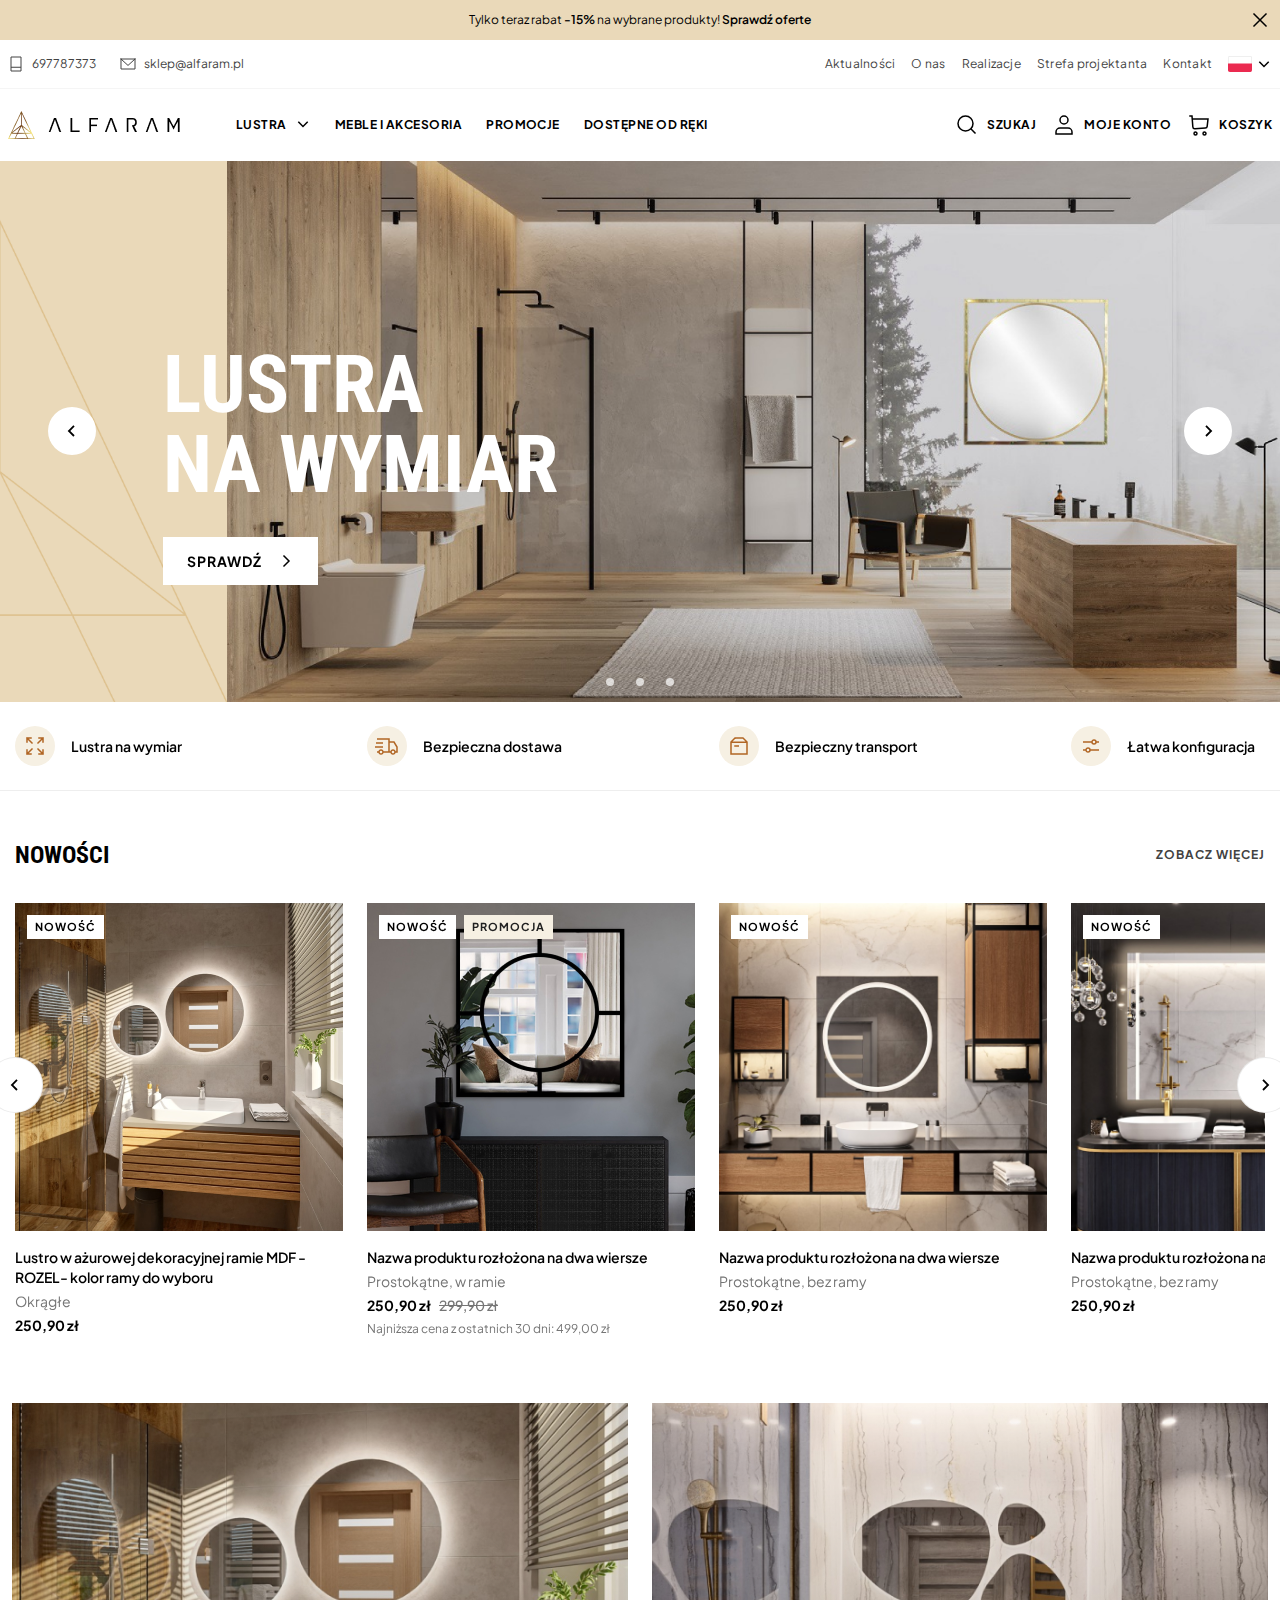
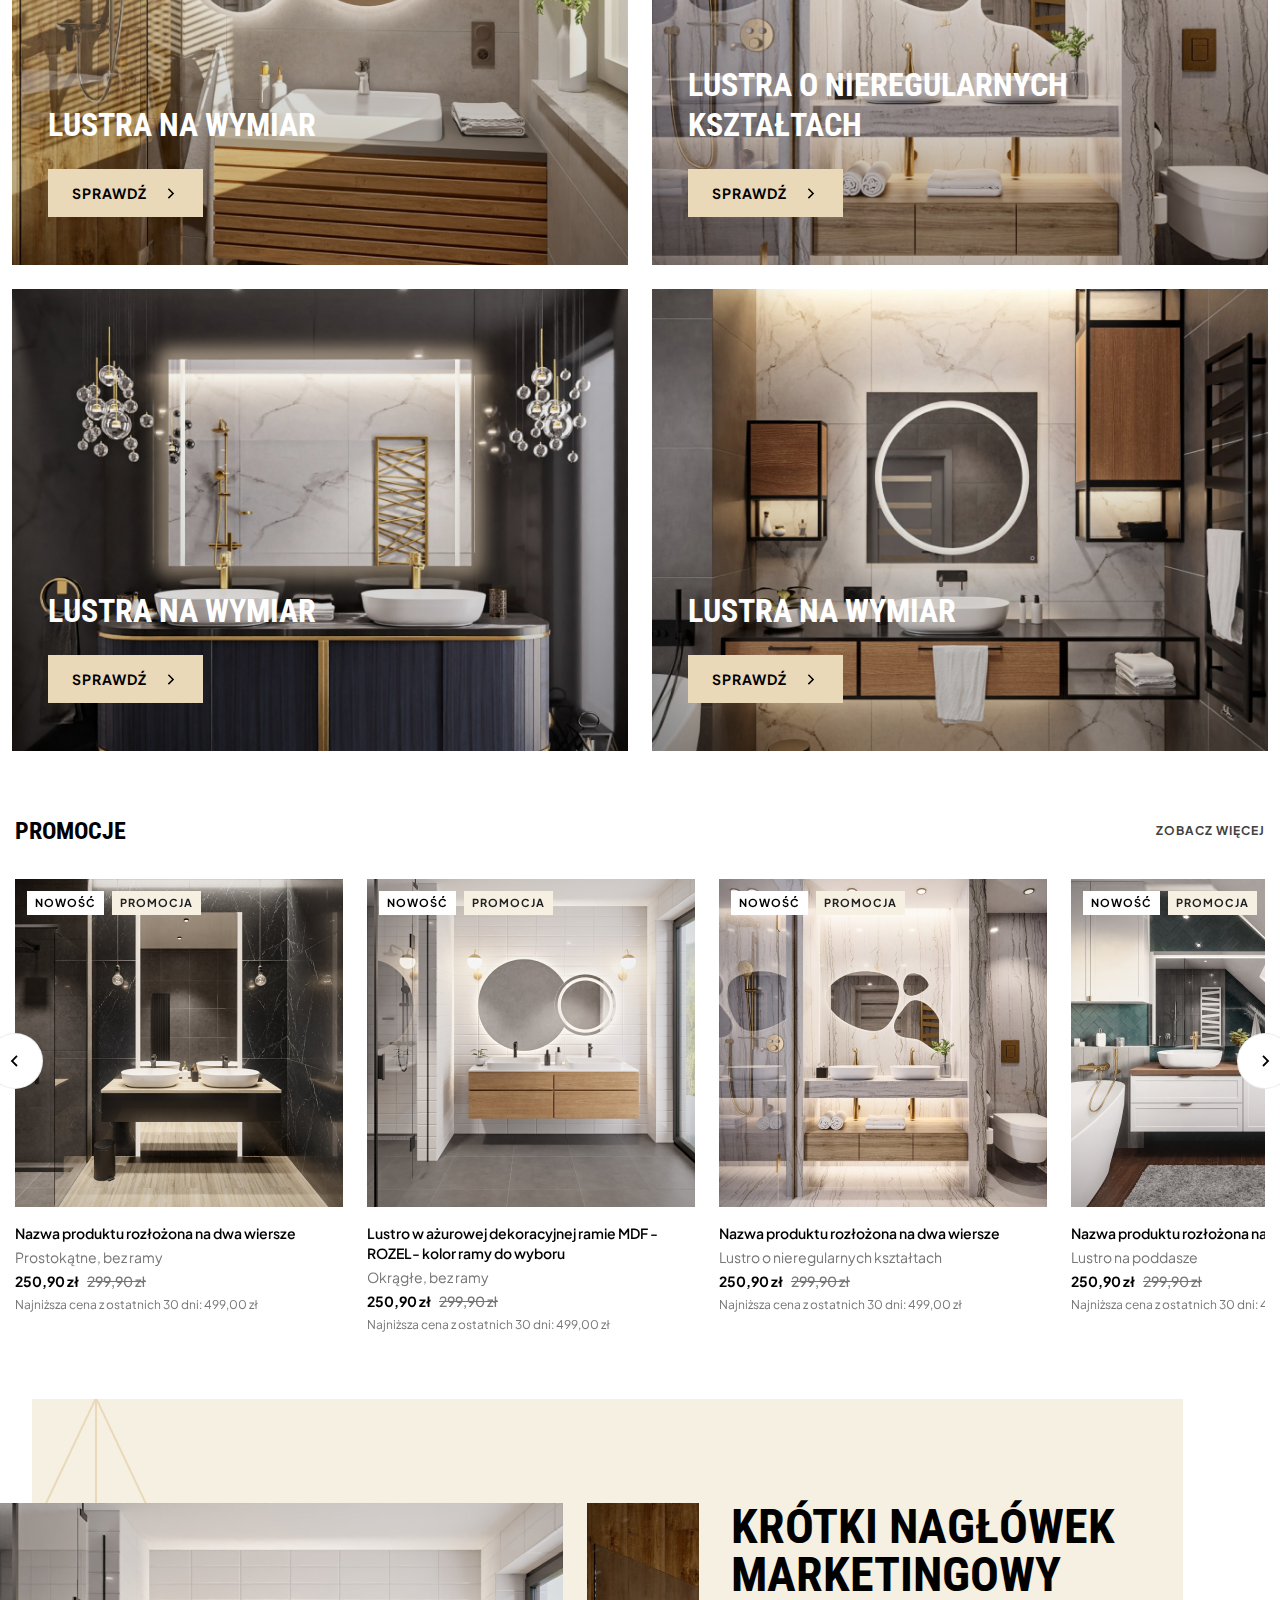
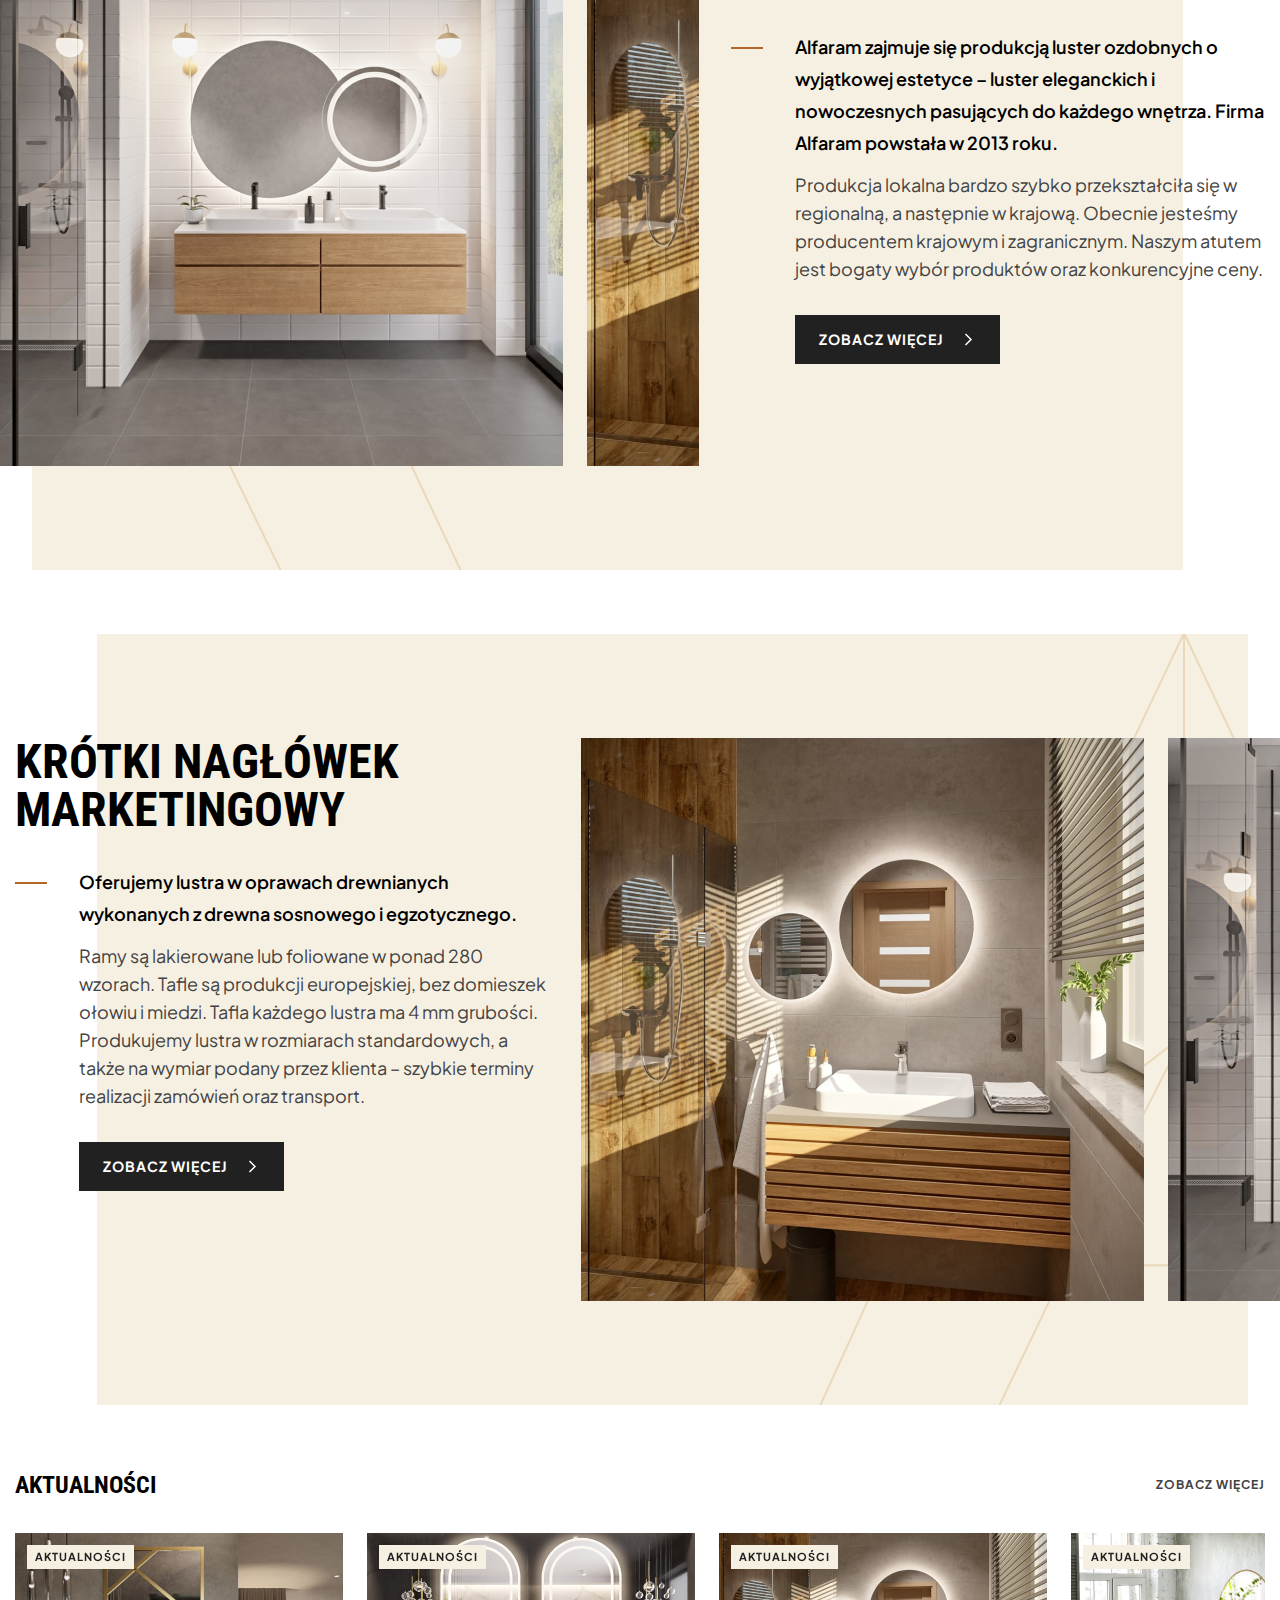
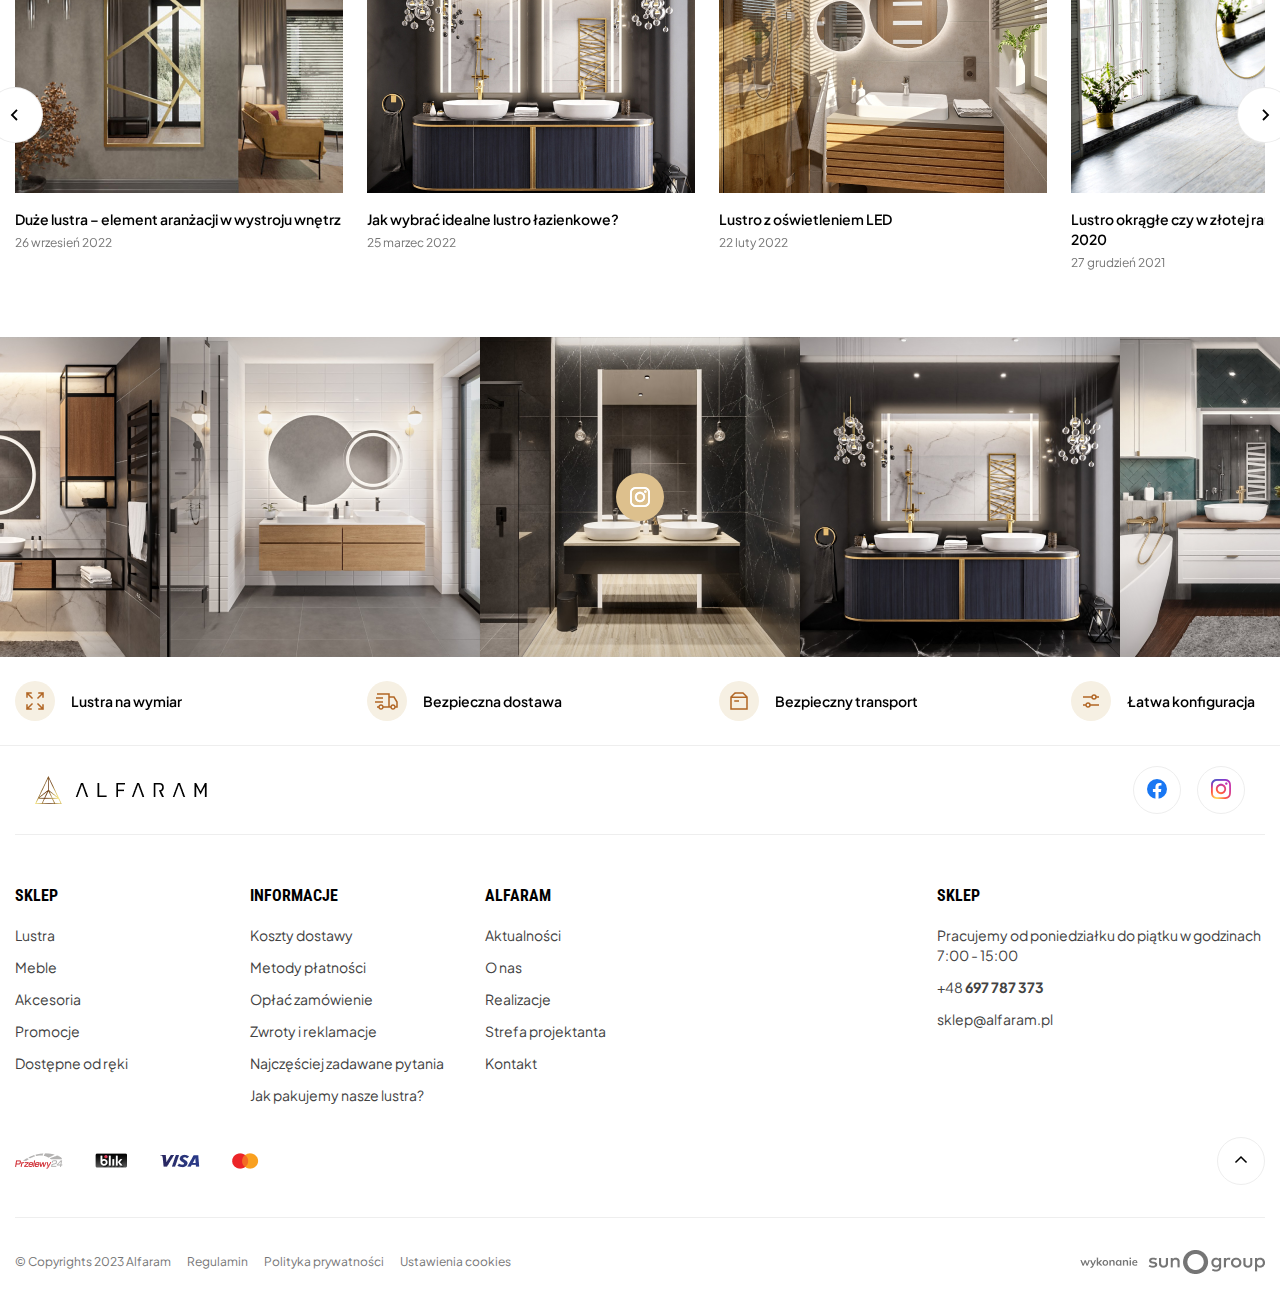
==== commit be9a52ea: "message" ====
--- a/index.html
+++ b/index.html
@@ -157,6 +157,94 @@
       </div>
     </header>
     <main>
+      <section class="hero">
+        <div class="hero__container">
+          <div class="splide splide-hero" role="group" aria-label="Splide Basic HTML Example">
+            <div class="splide__track">
+              <ul class="splide__list">
+                <li class="splide__slide">
+                  <div class="hero__slide">
+                    <div class="hero__box-left">
+                      <picture>
+                        <source media="(min-width: 1201px)" srcset="img/hero-triangle.png" />
+                        <img src="img/hero-triangle-mobile.png" alt="Triangle" class="hero__triangle" />
+                      </picture>
+                    </div>
+                    <div class="hero__box-main">
+                      <picture>
+                        <source media="(min-width: 871px)" srcset="img/hero-img.png" />
+                        <source media="(min-width: 425px)" srcset="img/hero-img-mobile.png" />
+                        <img src="img/hero-img-mobile-2.png" alt="Hero image" class="hero__img" />
+                      </picture>
+                    </div>
+                    <div class="hero__box">
+                      <h1 class="heading-primary">Lustra na&nbsp;wymiar</h1>
+                      <a href="#" class="btn btn-white">
+                        <p>Sprawdź</p>
+                        <svg width="24" height="24" viewBox="0 0 24 24" fill="none" xmlns="http://www.w3.org/2000/svg">
+                          <path d="M10 17L15 12L10 7" stroke="" stroke-width="1.5" stroke-linecap="square" />
+                        </svg>
+                      </a>
+                    </div>
+                  </div>
+                </li>
+                <li class="splide__slide">
+                  <div class="hero__slide">
+                    <div class="hero__box-left">
+                      <picture>
+                        <source media="(min-width: 1201px)" srcset="img/hero-triangle.png" />
+                        <img src="img/hero-triangle-mobile.png" alt="Triangle" class="hero__triangle" />
+                      </picture>
+                    </div>
+                    <div class="hero__box-main">
+                      <picture>
+                        <source media="(min-width: 871px)" srcset="img/hero-img.png" />
+                        <source media="(min-width: 425px)" srcset="img/hero-img-mobile.png" />
+                        <img src="img/hero-img-mobile-2.png" alt="Hero image" class="hero__img" />
+                      </picture>
+                    </div>
+                    <div class="hero__box">
+                      <h1 class="heading-primary">Lustra na&nbsp;wymiar 2</h1>
+                      <a href="#" class="btn btn-white">
+                        <p>Sprawdź</p>
+                        <svg width="24" height="24" viewBox="0 0 24 24" fill="none" xmlns="http://www.w3.org/2000/svg">
+                          <path d="M10 17L15 12L10 7" stroke="" stroke-width="1.5" stroke-linecap="square" />
+                        </svg>
+                      </a>
+                    </div>
+                  </div>
+                </li>
+                <li class="splide__slide">
+                  <div class="hero__slide">
+                    <div class="hero__box-left">
+                      <picture>
+                        <source media="(min-width: 1201px)" srcset="img/hero-triangle.png" />
+                        <img src="img/hero-triangle-mobile.png" alt="Triangle" class="hero__triangle" />
+                      </picture>
+                    </div>
+                    <div class="hero__box-main">
+                      <picture>
+                        <source media="(min-width: 871px)" srcset="img/hero-img.png" />
+                        <source media="(min-width: 425px)" srcset="img/hero-img-mobile.png" />
+                        <img src="img/hero-img-mobile-2.png" alt="Hero image" class="hero__img" />
+                      </picture>
+                    </div>
+                    <div class="hero__box">
+                      <h1 class="heading-primary">Lustra na&nbsp;wymiar 3</h1>
+                      <a href="#" class="btn btn-white">
+                        <p>Sprawdź</p>
+                        <svg width="24" height="24" viewBox="0 0 24 24" fill="none" xmlns="http://www.w3.org/2000/svg">
+                          <path d="M10 17L15 12L10 7" stroke="" stroke-width="1.5" stroke-linecap="square" />
+                        </svg>
+                      </a>
+                    </div>
+                  </div>
+                </li>
+              </ul>
+            </div>
+          </div>
+        </div>
+      </section>
       <section class="uvp mb-48">
         <div class="container">
           <div class="splide uvp-splide" role="group" aria-label="UVP Splide">
--- a/css/main.min.css
+++ b/css/main.min.css
@@ -1 +1 @@
-.btn{display:flex;gap:12px;align-items:center;max-width:-moz-fit-content;max-width:fit-content;padding:12px 20px 12px 24px;font-size:14px;line-height:24px;font-family:"Plus Jakarta Sans";letter-spacing:1px;text-transform:uppercase;font-weight:700;transition:.3s background-Color}.btn-primary100{background-color:#ead9b9;color:#000;fill:#000}.btn-primary100:hover{background:#c9984d}.btn-grayscale900{background-color:#212121;color:#fff;transition:.3s opacity}.btn-grayscale900:hover{opacity:.8}*,*:before,*:after{scroll-behavior:smooth;box-sizing:border-box;padding:0;margin:0}*:focus{outline:none}html{font-size:62.5%}body{position:relative;font-family:"Plus Jakarta Sans",sans-serif}.roboto-con{font-family:"Roboto Condensed",sans-serif}.container{max-width:1384px;width:100%;margin:0 auto}.container-big{max-width:1856px;width:100%;margin:0 auto}a{text-decoration:none;color:inherit;cursor:pointer}ul li{list-style-type:none;display:inline}button{outline:none;font-size:inherit}label,button{cursor:pointer}img{width:-moz-fit-content;width:fit-content;height:-moz-fit-content;height:fit-content;vertical-align:middle;-o-object-fit:cover;object-fit:cover}.heading-secondary{font-weight:700;text-transform:uppercase;font-size:48px;line-height:48px;font-family:"Roboto Condensed"}.heading-tertiary{font-weight:700;text-transform:uppercase;font-size:32px;line-height:40px;font-family:"Roboto Condensed"}.heading-quarternary{font-weight:700;text-transform:uppercase;font-size:24px;line-height:32px;font-family:"Roboto Condensed"}.show-more{font-size:12px;line-height:20px;font-family:"Plus Jakarta Sans";letter-spacing:1px;font-weight:700;text-transform:uppercase;color:#424242}.w-100{width:100%}.d-f{display:flex}.f-w{flex-wrap:wrap}.ai-c{align-items:center}.ai-fs{align-items:flex-start}.jc-e{justify-content:flex-end}.jc-s{justify-content:flex-start}.jc-c{justify-content:center}.jc-b{justify-content:space-between}.fd-c{flex-direction:column}.fw-900{font-weight:900}.fw-700{font-weight:700}.fw-600{font-weight:600}.fw-500{font-weight:500}.fw-400{font-weight:400}.fw-300{font-weight:300}.mb-128{margin-bottom:128px}.mb-109{margin-bottom:109px}.mb-104{margin-bottom:104px}.mb-76{margin-bottom:76px}.mb-72{margin-bottom:72px}.mb-68{margin-bottom:68px}.mb-65{margin-bottom:65px}.mb-64{margin-bottom:64px}.mb-59{margin-bottom:59px}.mb-52{margin-bottom:52px}.mb-50{margin-bottom:50px}.mb-48{margin-bottom:48px}.mb-45{margin-bottom:45px}.mb-41{margin-bottom:41px}.mb-40{margin-bottom:40px}.mb-38{margin-bottom:38px}.mb-35{margin-bottom:35px}.mb-36{margin-bottom:36px}.mb-32{margin-bottom:32px}.mb-30{margin-bottom:30px}.mb-28{margin-bottom:28px}.mb-27{margin-bottom:27px}.mb-25{margin-bottom:25px}.mb-24{margin-bottom:24px}.mb-21{margin-bottom:21px}.mb-20{margin-bottom:20px}.mb-19{margin-bottom:19px}.mb-18{margin-bottom:18px}.mb-16{margin-bottom:16px}.mb-15{margin-bottom:15px}.mb-14{margin-bottom:14px}.mb-12{margin-bottom:12px}.mb-10{margin-bottom:10px}.mb-8{margin-bottom:8px}.mb-4{margin-bottom:4px}.gap-5{gap:5px}.gap-6{gap:6px}.gap-8{gap:8px}.gap-10{gap:10px}.gap-12{gap:12px}.gap-13{gap:13px}.gap-14{gap:14px}.gap-16{gap:16px}.gap-20{gap:20px}.gap-24{gap:24px}.gap-32{gap:32px}.gap-42{gap:42px}.gap-48{gap:48px}.gap-64{gap:64px}.gap-159{gap:159px}.ta-c{text-align:center}.ta-r{text-align:right}.fs-48{font-size:48px}.fs-36{font-size:36px}.fs-20{font-size:20px}.fs-18{font-size:18px}.fs-17{font-size:17px}.fs-16{font-size:16px}.fs-15{font-size:15px}.fs-14{font-size:14px}.lh-120p{line-height:120%}.lh-48{line-height:48px}.lh-46{line-height:46px}.lh-30{line-height:30px}.lh-27{line-height:27px}.lh-26{line-height:26px}.lh-24{line-height:24px}.lh-22{line-height:22px}.lh-20{line-height:20px}.uppercase{text-transform:uppercase}.underline{text-decoration:underline}.img-width{width:100%}.margin-auto{display:block;margin:0 auto}.hover-this{width:100%}.header{z-index:200;position:sticky;overflow:visible;top:0;width:100%}.header__add{width:100%;background-color:#ead9b9}.header__add .container-big{font-size:12px;line-height:18px;font-family:"Plus Jakarta Sans";position:relative;display:flex;justify-content:center;align-items:center;text-align:center;padding:11px 8px}.header__add .container-big .close-add-css{position:absolute;top:8px;right:8px}.header__top{width:100%;border-bottom:1px solid #f5f5f5;background:#fff}.header__top .container-big{display:flex;align-items:center;justify-content:space-between;padding:12px 0}.header__top .container-big .header__top--list-contact{display:flex;align-items:center;gap:24px}.header__top .container-big .header__top--list-contact .contact{display:flex;align-items:center;color:#424242;gap:8px;font-size:12px;line-height:20px;font-family:"Plus Jakarta Sans"}.header__top .container-big .header__top--list-links{display:flex;gap:16px;align-items:center}.header__top .container-big .header__top--list-links li{font-size:12px;line-height:18px;font-family:"Plus Jakarta Sans";letter-spacing:.24px;color:#424242}.header__top .container-big .header__top--list-links .change-language{display:flex;align-items:center;padding:4px 0;gap:4px}.header__menu{background-color:#fff}.header__menu .container-big{display:flex;justify-content:space-between;align-items:center;padding:16px 0}.header__menu .container-big .header__menu-left{display:flex;align-items:center;gap:56px}.header__menu .container-big .header__menu-left .hamburger-btn-css{display:none}.header__menu .container-big .header__menu-left--list{display:flex;gap:24px}.header__menu .container-big .header__menu-left--list .close-mobile{display:none}.header__menu .container-big .header__menu-left--list li{font-size:12px;line-height:18px;font-family:"Plus Jakarta Sans";letter-spacing:.48px;font-weight:700;text-transform:uppercase}.header__menu .container-big .header__menu-left--list .hover-link{position:relative;display:flex;align-items:center;gap:8px}.header__menu .container-big .header__menu-left--list .hover-link:hover{cursor:pointer}.header__menu .container-big .header__menu-left--list .hover-link:hover .hover-list-css{background-color:#fff;display:flex}.header__menu .container-big .header__menu-left--list .hover-link:hover .hover-list-css .hover-list-desktop{display:flex;flex-direction:column}.header__menu .container-big .header__menu-left--list .hover-link .hover-list-css{display:none;position:absolute;top:100%;width:-moz-fit-content;width:fit-content;padding:20px 24px;background-color:#fff;border:1px solid #eee}.header__menu .container-big .header__menu-left--list .hover-link .hover-list-css .hover-list-close{display:none}.header__menu .container-big .header__menu-left--list .hover-link .hover-list-css .hover-list-heading{display:none;align-items:center;font-size:14px;font-weight:500;line-height:20px;gap:12px}.header__menu .container-big .header__menu-left--list .hover-link .hover-list-css .hover-list-heading svg{margin:8px}.header__menu .container-big .header__menu-left--list .hover-link .hover-list-css li{font-weight:400;text-transform:none;font-size:14px;line-height:20px;font-family:"Plus Jakarta Sans";padding:10px 0;min-width:260px}.header__menu .container-big .header__menu-right--list{display:flex;align-items:center;gap:8px}.header__menu .container-big .header__menu-right--list li a{font-size:12px;line-height:16px;font-family:"Plus Jakarta Sans";letter-spacing:.48px;display:flex;align-items:center;text-transform:uppercase;font-weight:700}.header__menu .container-big .header__menu-right--list li svg{margin:8px}@media(max-width: 1856px){.header__top .container-big,.header__menu .container-big{padding-left:8px;padding-right:8px}}@media(max-width: 1200px){.right-text{display:none}}@media(max-width: 870px){.hamburger-btn-css:hover{cursor:pointer}.header__top{display:none}.header.active{overflow:visible}.header.active .container-big .header__menu-left--list{transform:translate(0%)}.header__menu .container-big{padding:12px 8px}.header__menu .container-big .header__menu-left{position:relative}.header__menu .container-big .header__menu-left--list{position:absolute;background-color:#fff;width:100vw;height:100vh;top:-18px;left:-8px;transform:translate(-100%);transition:.3s transform;flex-direction:column}.header__menu .container-big .header__menu-left--list li{padding:0 32px}.header__menu .container-big .header__menu-left--list .close-mobile{padding:12px 8px;border-bottom:1px solid #eee;display:flex;gap:16px;align-items:center}.header__menu .container-big .header__menu-left--list .close-mobile svg{margin:8px}.header__menu .container-big .header__menu-left--list .hover-link{display:flex;justify-content:space-between}.header__menu .container-big .header__menu-left--list .hover-link .hover-list-css{padding:0;display:flex;flex-direction:column;transform:translate(-100%);width:100%;height:100vh;transition:.3s transform;position:absolute;top:-89px;left:0px}.header__menu .container-big .header__menu-left--list .hover-link .hover-list-css .hover-list-desktop{padding:24px 12px}.header__menu .container-big .header__menu-left--list .hover-link .hover-list-css .hover-list-close{display:flex;align-items:center;gap:12px;padding:12px 8px;border-bottom:1px solid #eee}.header__menu .container-big .header__menu-left--list .hover-link .hover-list-css .hover-list-close svg{margin:8px}.header__menu .container-big .header__menu-left--list .hover-link .hover-list-css .hover-list-desktop{display:flex;flex-direction:column}.header__menu .container-big .header__menu-left--list .hover-link .hover-list-css .hover-list-desktop :first-child{margin-bottom:4px}.header__menu .container-big .header__menu-left--list .hover-link .hover-list-css .hover-list-desktop :not(:first-child){padding:10px 12px}.header__menu .container-big .header__menu-left--list .hover-link .hover-list-css .hover-list-heading{padding:0;display:flex}.header__menu .container-big .header__menu-left--list .hover-link svg{transform:rotate(-90deg)}.header__menu .container-big .header__menu-left--list .hover-link.active .hover-list-css{transform:translate(0)}.header__menu .container-big .header__menu-left .hamburger-btn-css{display:block}}@media(max-width: 425px){.header__add .container-big p{max-width:250px}.header__menu .container-big .header__menu-right--list{gap:0}}.footer__icon{display:grid;place-content:center;width:48px;height:48px;border-radius:200px;border:1px solid #eee;flex-shrink:0}.footer__icon-img{width:24px;height:24px}.footer__copyrights{font-size:12px;line-height:18px;font-family:"Plus Jakarta Sans";font-weight:400;color:#757575}.footer__row-first{padding:20px;border-bottom:1px solid #eee}.footer__row-second{display:flex;flex-direction:column;gap:32px;padding:48px 0 32px;border-bottom:1px solid #eee}.footer__row-third{padding:32px 0}.gap-12-16{gap:12px 16px}.accordion{width:211px;flex-shrink:0}.accordion__flex{display:flex;gap:24px;align-items:start;flex-wrap:wrap}.accordion__heading{display:flex;align-items:center;justify-content:space-between;margin-bottom:16px}.accordion__list{display:flex;flex-direction:column;gap:12px;max-height:unset}.accordion__item{font-size:14px;line-height:20px;font-family:"Plus Jakarta Sans";font-weight:400}.accordion__item a{color:#424242}.accordion__text{font-weight:700;text-transform:uppercase;font-size:16px;line-height:26px;font-family:"Roboto Condensed"}.accordion__icon{display:none}.accordion--last{margin-left:auto;width:328px}@media(max-width: 1063px){.accordion--last{margin-left:unset}}@media(max-width: 600px){.footer__icon{width:40px;height:40px}.footer__icon-img{width:20px;height:20px}.footer__row-first{padding:23px 0}.footer__row-second{padding:16px 0 24px;gap:16px}.footer__row-third{padding:24px 0}.footer .scroll-up{display:none}.accordion{width:100%}.accordion__heading{margin-bottom:0;padding:10px 0}.accordion__icon{display:block}.accordion__list{overflow:hidden;max-height:0;transition:.3s max-Height}.accordion__flex{gap:0;flex-direction:column}}.products{margin-bottom:64px}.products-new{margin-bottom:64px}.products .splide__arrow{width:56px;height:56px;border-radius:200px;border:1px solid rgba(0,0,0,.08);background:#fff;opacity:1;top:154px;transform:translateY(0%)}.products .splide__arrow--prev{left:-28px}.products .splide__arrow--next{right:-28px}.products .splide__arrow:disabled{opacity:1}.product{position:relative;max-width:328px}.product__category{position:absolute;top:12px;left:12px}.product__img{width:100%;margin-bottom:16px}.product__text{font-size:14px;line-height:20px;font-family:"Plus Jakarta Sans";margin-bottom:4px}.product__text-sm{font-size:12px;line-height:20px;font-family:"Plus Jakarta Sans"}.product__price{display:flex;gap:8px}.product__price .fw-500{text-decoration:line-through}.new{padding:4px 8px;font-size:11px;line-height:16px;font-family:"Plus Jakarta Sans";letter-spacing:1px;text-transform:uppercase;background-color:#fff;color:#000;font-weight:700}.discount{background-color:#f6f0e3;color:#212121}.grayscale600{color:#757575}.checkout-mirrors{margin-bottom:64px}.checkout-mirrors .container{padding:0}.promo__container{display:flex;flex-wrap:wrap;justify-content:center;row-gap:24px}.promo__col{position:relative;padding:0 12px;flex:0 0 50%;max-width:50%}.promo__col::before{content:"";position:absolute;top:0;left:12px;width:calc(100% - 24px);height:100%;opacity:.2399999946;background:linear-gradient(180deg, rgba(0, 0, 0, 0) 0%, #000 100%)}.promo__img{width:100%;-o-object-fit:cover;object-fit:cover;-o-object-position:center;object-position:center;height:100%}.promo__text{width:100%;position:absolute;padding:48px;bottom:0;left:0}.promo__text .heading-tertiary{color:#fff}.splide-gallery,.splide-gallery-reverse{max-width:948px;width:100%}.gallery{padding:104px 0;position:relative;margin-bottom:64px;display:flex;gap:141px}.gallery-reverse{justify-content:end}.gallery-reverse .gallery__bg{left:unset;right:32px}.gallery-reverse .gallery__bg-img{left:unset;right:0}.gallery__container{position:relative;z-index:10}.gallery__bg{width:1151px;height:771px;background-color:#f6f0e3;position:absolute;top:0;z-index:-1;left:32px}.gallery__bg-box{position:relative;width:100%;height:100%}.gallery__bg-img{position:absolute;top:0;left:0;height:100%}.gallery__box{max-width:563px}.gallery__box-line{width:32px;height:2px;background-color:#b16625;margin-top:16px;flex-shrink:0}.gallery__box-sm{max-width:499px}.gallery__box .bold-jakarta{font-size:18px;line-height:32px;font-family:"Plus Jakarta Sans";margin-bottom:12px}.gallery__box .thin-jakarta{font-size:18px;line-height:28px;font-family:"Plus Jakarta Sans";margin-bottom:32px;color:#424242}.slide__gallery{max-width:563px}.slide__gallery-img{width:100%}.instagram__splide{position:relative;max-width:1920px;margin:0 auto}.insta__slide{max-width:320px;max-height:320px;overflow:hidden}.insta__img{width:100%;transition:.3s transform}.insta__img:hover{transform:scale(1.1)}.insta__link{display:grid;place-content:center;width:48px;height:48px;border-radius:200px;background-color:#ddc08d;z-index:10;position:absolute;top:50%;left:50%;transform:translate(-50%, -50%);transition:.3s all}.insta__link:hover{width:58px;height:58px;background-color:#b16625}@media(max-width: 1680px){.gallery{padding-right:15px;gap:32px;justify-content:space-between}.gallery-reverse{padding-right:0;padding-left:15px}}@media(max-width: 1410px){.container{padding-right:15px;padding-left:15px}}@media(max-width: 1200px){.products .splide__arrow{display:none}.padr-15{padding-right:15px}}@media(max-width: 1063px){.gallery__box .ai-fs{flex-direction:column}.gallery__box-line{margin-top:unset}.gallery__box .heading-secondary{font-size:32px;line-height:36px}.gallery__box .bold-jakarta{font-size:16px;line-height:28px}.gallery__box .thin-jakarta{font-size:14px;line-height:24px}}@media(max-width: 870px){.product{max-width:254px}.products-new{margin-bottom:56px}.promo__col{flex:0 0 100%;max-width:100%}.gallery{margin-bottom:15px;padding:48px 0 40px 0;flex-direction:column}.gallery-reverse{margin-bottom:47px;flex-direction:column-reverse}.gallery-reverse .gallery__bg{right:unset;left:16px}.gallery__bg{width:calc(100% - 31px);left:16px;height:100%;overflow:hidden}.gallery__container{width:100%}.gallery .gallery__box{max-width:calc(100% - 79px);margin-left:40px}}@media(max-width: 425px){.insta__slide{max-width:278px}.products .container{padding:0 0 0 16px !important}.promo__col{max-width:375px;max-height:375px}}.uvp{border-bottom:1px solid #eee}.uvp .container{padding-top:24px;padding-bottom:24px}.uvp__box{display:flex;align-items:center;gap:16px;width:328px}.uvp__icon{display:grid;place-content:center;width:40px;height:40px;border-radius:200px;flex-shrink:0;background-color:#f6f0e3}.uvp__text{font-size:14px;line-height:20px;font-family:"Plus Jakarta Sans";font-weight:600}@media(max-width: 870px){.uvp .container{padding:16px 0 16px 16px}.uvp__box{width:208px}}/*# sourceMappingURL=main.min.css.map */+@keyframes animHero{from{stroke-dashoffset:75.3982236862}100%{stroke-dashoffset:0}}.btn{display:flex;gap:12px;align-items:center;max-width:-moz-fit-content;max-width:fit-content;padding:12px 20px 12px 24px;font-size:14px;line-height:24px;font-family:"Plus Jakarta Sans";letter-spacing:1px;text-transform:uppercase;font-weight:700;transition:.3s background-Color}.btn-primary100{background-color:#ead9b9;color:#000;fill:#000}.btn-primary100:hover{background:#c9984d}.btn-grayscale900{background-color:#212121;color:#fff;transition:.3s opacity}.btn-grayscale900:hover{opacity:.8}.btn-white{background-color:#fff;color:#000}.btn-white:hover{background-color:#fafafa}*,*:before,*:after{scroll-behavior:smooth;box-sizing:border-box;padding:0;margin:0}*:focus{outline:none}html{font-size:62.5%}body{position:relative;font-family:"Plus Jakarta Sans",sans-serif}.roboto-con{font-family:"Roboto Condensed",sans-serif}.container{max-width:1384px;width:100%;margin:0 auto}.container-big{max-width:1856px;width:100%;margin:0 auto}a{text-decoration:none;color:inherit;cursor:pointer}ul li{list-style-type:none;display:inline}button{outline:none;font-size:inherit}label,button{cursor:pointer}img{width:-moz-fit-content;width:fit-content;height:-moz-fit-content;height:fit-content;vertical-align:middle;-o-object-fit:cover;object-fit:cover}.heading-primary,.heading-secondary,.heading-tertiary,.heading-quarternary{font-weight:700;text-transform:uppercase}.heading-primary{font-size:80px;line-height:80px;font-family:"Roboto Condensed"}.heading-secondary{font-size:48px;line-height:48px;font-family:"Roboto Condensed"}.heading-tertiary{font-size:32px;line-height:40px;font-family:"Roboto Condensed"}.heading-quarternary{font-size:24px;line-height:32px;font-family:"Roboto Condensed"}.show-more{font-size:12px;line-height:20px;font-family:"Plus Jakarta Sans";letter-spacing:1px;font-weight:700;text-transform:uppercase;color:#424242}.w-100{width:100%}.d-f{display:flex}.f-w{flex-wrap:wrap}.ai-c{align-items:center}.ai-fs{align-items:flex-start}.jc-e{justify-content:flex-end}.jc-s{justify-content:flex-start}.jc-c{justify-content:center}.jc-b{justify-content:space-between}.fd-c{flex-direction:column}.fw-900{font-weight:900}.fw-700{font-weight:700}.fw-600{font-weight:600}.fw-500{font-weight:500}.fw-400{font-weight:400}.fw-300{font-weight:300}.mb-128{margin-bottom:128px}.mb-109{margin-bottom:109px}.mb-104{margin-bottom:104px}.mb-76{margin-bottom:76px}.mb-72{margin-bottom:72px}.mb-68{margin-bottom:68px}.mb-65{margin-bottom:65px}.mb-64{margin-bottom:64px}.mb-59{margin-bottom:59px}.mb-52{margin-bottom:52px}.mb-50{margin-bottom:50px}.mb-48{margin-bottom:48px}.mb-45{margin-bottom:45px}.mb-41{margin-bottom:41px}.mb-40{margin-bottom:40px}.mb-38{margin-bottom:38px}.mb-35{margin-bottom:35px}.mb-36{margin-bottom:36px}.mb-32{margin-bottom:32px}.mb-30{margin-bottom:30px}.mb-28{margin-bottom:28px}.mb-27{margin-bottom:27px}.mb-25{margin-bottom:25px}.mb-24{margin-bottom:24px}.mb-21{margin-bottom:21px}.mb-20{margin-bottom:20px}.mb-19{margin-bottom:19px}.mb-18{margin-bottom:18px}.mb-16{margin-bottom:16px}.mb-15{margin-bottom:15px}.mb-14{margin-bottom:14px}.mb-12{margin-bottom:12px}.mb-10{margin-bottom:10px}.mb-8{margin-bottom:8px}.mb-4{margin-bottom:4px}.gap-5{gap:5px}.gap-6{gap:6px}.gap-8{gap:8px}.gap-10{gap:10px}.gap-12{gap:12px}.gap-13{gap:13px}.gap-14{gap:14px}.gap-16{gap:16px}.gap-20{gap:20px}.gap-24{gap:24px}.gap-32{gap:32px}.gap-42{gap:42px}.gap-48{gap:48px}.gap-64{gap:64px}.gap-159{gap:159px}.ta-c{text-align:center}.ta-r{text-align:right}.fs-48{font-size:48px}.fs-36{font-size:36px}.fs-20{font-size:20px}.fs-18{font-size:18px}.fs-17{font-size:17px}.fs-16{font-size:16px}.fs-15{font-size:15px}.fs-14{font-size:14px}.lh-120p{line-height:120%}.lh-48{line-height:48px}.lh-46{line-height:46px}.lh-30{line-height:30px}.lh-27{line-height:27px}.lh-26{line-height:26px}.lh-24{line-height:24px}.lh-22{line-height:22px}.lh-20{line-height:20px}.uppercase{text-transform:uppercase}.underline{text-decoration:underline}.img-width{width:100%}.margin-auto{display:block;margin:0 auto}.hover-this{width:100%}.header{z-index:200;position:sticky;overflow:visible;top:0;width:100%}.header__add{width:100%;background-color:#ead9b9}.header__add .container-big{font-size:12px;line-height:18px;font-family:"Plus Jakarta Sans";position:relative;display:flex;justify-content:center;align-items:center;text-align:center;padding:11px 8px}.header__add .container-big .close-add-css{position:absolute;top:8px;right:8px}.header__top{width:100%;border-bottom:1px solid #f5f5f5;background:#fff}.header__top .container-big{display:flex;align-items:center;justify-content:space-between;padding:12px 0}.header__top .container-big .header__top--list-contact{display:flex;align-items:center;gap:24px}.header__top .container-big .header__top--list-contact .contact{display:flex;align-items:center;color:#424242;gap:8px;font-size:12px;line-height:20px;font-family:"Plus Jakarta Sans"}.header__top .container-big .header__top--list-links{display:flex;gap:16px;align-items:center}.header__top .container-big .header__top--list-links li{font-size:12px;line-height:18px;font-family:"Plus Jakarta Sans";letter-spacing:.24px;color:#424242}.header__top .container-big .header__top--list-links .change-language{display:flex;align-items:center;padding:4px 0;gap:4px}.header__menu{background-color:#fff}.header__menu .container-big{display:flex;justify-content:space-between;align-items:center;padding:16px 0}.header__menu .container-big .header__menu-left{display:flex;align-items:center;gap:56px}.header__menu .container-big .header__menu-left .hamburger-btn-css{display:none}.header__menu .container-big .header__menu-left--list{display:flex;gap:24px}.header__menu .container-big .header__menu-left--list .close-mobile{display:none}.header__menu .container-big .header__menu-left--list li{font-size:12px;line-height:18px;font-family:"Plus Jakarta Sans";letter-spacing:.48px;font-weight:700;text-transform:uppercase}.header__menu .container-big .header__menu-left--list .hover-link{position:relative;display:flex;align-items:center;gap:8px}.header__menu .container-big .header__menu-left--list .hover-link:hover{cursor:pointer}.header__menu .container-big .header__menu-left--list .hover-link:hover .hover-list-css{background-color:#fff;display:flex}.header__menu .container-big .header__menu-left--list .hover-link:hover .hover-list-css .hover-list-desktop{display:flex;flex-direction:column}.header__menu .container-big .header__menu-left--list .hover-link .hover-list-css{display:none;position:absolute;top:100%;width:-moz-fit-content;width:fit-content;padding:20px 24px;background-color:#fff;border:1px solid #eee}.header__menu .container-big .header__menu-left--list .hover-link .hover-list-css .hover-list-close{display:none}.header__menu .container-big .header__menu-left--list .hover-link .hover-list-css .hover-list-heading{display:none;align-items:center;font-size:14px;font-weight:500;line-height:20px;gap:12px}.header__menu .container-big .header__menu-left--list .hover-link .hover-list-css .hover-list-heading svg{margin:8px}.header__menu .container-big .header__menu-left--list .hover-link .hover-list-css li{font-weight:400;text-transform:none;font-size:14px;line-height:20px;font-family:"Plus Jakarta Sans";padding:10px 0;min-width:260px}.header__menu .container-big .header__menu-right--list{display:flex;align-items:center;gap:8px}.header__menu .container-big .header__menu-right--list li a{font-size:12px;line-height:16px;font-family:"Plus Jakarta Sans";letter-spacing:.48px;display:flex;align-items:center;text-transform:uppercase;font-weight:700}.header__menu .container-big .header__menu-right--list li svg{margin:8px}@media(max-width: 1856px){.header__top .container-big,.header__menu .container-big{padding-left:8px;padding-right:8px}}@media(max-width: 1200px){.right-text{display:none}}@media(max-width: 870px){.hamburger-btn-css:hover{cursor:pointer}.header__top{display:none}.header.active{overflow:visible}.header.active .container-big .header__menu-left--list{transform:translate(0%)}.header__menu .container-big{padding:12px 8px}.header__menu .container-big .header__menu-left{position:relative}.header__menu .container-big .header__menu-left--list{position:absolute;background-color:#fff;width:100vw;height:100vh;top:-18px;left:-8px;transform:translate(-100%);transition:.3s transform;flex-direction:column}.header__menu .container-big .header__menu-left--list li{padding:0 32px}.header__menu .container-big .header__menu-left--list .close-mobile{padding:12px 8px;border-bottom:1px solid #eee;display:flex;gap:16px;align-items:center}.header__menu .container-big .header__menu-left--list .close-mobile svg{margin:8px}.header__menu .container-big .header__menu-left--list .hover-link{display:flex;justify-content:space-between}.header__menu .container-big .header__menu-left--list .hover-link .hover-list-css{padding:0;display:flex;flex-direction:column;transform:translate(-100%);width:100%;height:100vh;transition:.3s transform;position:absolute;top:-89px;left:0px}.header__menu .container-big .header__menu-left--list .hover-link .hover-list-css .hover-list-desktop{padding:24px 12px}.header__menu .container-big .header__menu-left--list .hover-link .hover-list-css .hover-list-close{display:flex;align-items:center;gap:12px;padding:12px 8px;border-bottom:1px solid #eee}.header__menu .container-big .header__menu-left--list .hover-link .hover-list-css .hover-list-close svg{margin:8px}.header__menu .container-big .header__menu-left--list .hover-link .hover-list-css .hover-list-desktop{display:flex;flex-direction:column}.header__menu .container-big .header__menu-left--list .hover-link .hover-list-css .hover-list-desktop :first-child{margin-bottom:4px}.header__menu .container-big .header__menu-left--list .hover-link .hover-list-css .hover-list-desktop :not(:first-child){padding:10px 12px}.header__menu .container-big .header__menu-left--list .hover-link .hover-list-css .hover-list-heading{padding:0;display:flex}.header__menu .container-big .header__menu-left--list .hover-link svg{transform:rotate(-90deg)}.header__menu .container-big .header__menu-left--list .hover-link.active .hover-list-css{transform:translate(0)}.header__menu .container-big .header__menu-left .hamburger-btn-css{display:block}}@media(max-width: 425px){.header__add .container-big p{max-width:250px}.header__menu .container-big .header__menu-right--list{gap:0}}.footer__icon{display:grid;place-content:center;width:48px;height:48px;border-radius:200px;border:1px solid #eee;flex-shrink:0}.footer__icon-img{width:24px;height:24px}.footer__copyrights{font-size:12px;line-height:18px;font-family:"Plus Jakarta Sans";font-weight:400;color:#757575}.footer__row-first{padding:20px;border-bottom:1px solid #eee}.footer__row-second{display:flex;flex-direction:column;gap:32px;padding:48px 0 32px;border-bottom:1px solid #eee}.footer__row-third{padding:32px 0}.gap-12-16{gap:12px 16px}.accordion{width:211px;flex-shrink:0}.accordion__flex{display:flex;gap:24px;align-items:start;flex-wrap:wrap}.accordion__heading{display:flex;align-items:center;justify-content:space-between;margin-bottom:16px}.accordion__list{display:flex;flex-direction:column;gap:12px;max-height:unset}.accordion__item{font-size:14px;line-height:20px;font-family:"Plus Jakarta Sans";font-weight:400}.accordion__item a{color:#424242}.accordion__text{font-weight:700;text-transform:uppercase;font-size:16px;line-height:26px;font-family:"Roboto Condensed"}.accordion__icon{display:none}.accordion--last{margin-left:auto;width:328px}@media(max-width: 1063px){.accordion--last{margin-left:unset}}@media(max-width: 600px){.footer__icon{width:40px;height:40px}.footer__icon-img{width:20px;height:20px}.footer__row-first{padding:23px 0}.footer__row-second{padding:16px 0 24px;gap:16px}.footer__row-third{padding:24px 0}.footer .scroll-up{display:none}.accordion{width:100%}.accordion__heading{margin-bottom:0;padding:10px 0}.accordion__icon{display:block}.accordion__list{overflow:hidden;max-height:0;transition:.3s max-Height}.accordion__flex{gap:0;flex-direction:column}}.hero__container{max-width:1856px;margin:0 auto}.hero__slide{display:flex;position:relative}.hero__box-left{width:329px;height:auto;background-color:#ead9b9;display:flex;align-items:end}.hero__triangle{width:100%;height:auto}.hero__box-main{max-width:1531px}.hero__img{width:100%}.hero__box{max-width:525px;position:absolute;top:34%;left:12.7%}.hero__box .heading-primary{margin-bottom:32px;color:#fff}.hero__box svg{stroke:#000}.hero .splide__arrow{display:grid;place-content:center;width:48px;height:48px;background-color:#fff;opacity:unset}.hero .splide__arrow--prev{left:48px}.hero .splide__arrow--next{right:48px}.hero .splide__pagination__page.svg-anim{width:24px;height:24px;background-color:unset !important;background-image:url(../img/slider-nav-items.svg)}.hero .splide__pagination__page.svg-anim.is-active{transform:unset;animation:animHero 3s 1}.products{margin-bottom:64px}.products-new{margin-bottom:64px}.products .splide__arrow{width:56px;height:56px;border-radius:200px;border:1px solid rgba(0,0,0,.08);background:#fff;opacity:1;top:154px;transform:translateY(0%)}.products .splide__arrow--prev{left:-28px}.products .splide__arrow--next{right:-28px}.products .splide__arrow:disabled{opacity:1}.product{position:relative;max-width:328px}.product__category{position:absolute;top:12px;left:12px}.product__img{width:100%;margin-bottom:16px}.product__text{font-size:14px;line-height:20px;font-family:"Plus Jakarta Sans";margin-bottom:4px}.product__text-sm{font-size:12px;line-height:20px;font-family:"Plus Jakarta Sans"}.product__price{display:flex;gap:8px}.product__price .fw-500{text-decoration:line-through}.new{padding:4px 8px;font-size:11px;line-height:16px;font-family:"Plus Jakarta Sans";letter-spacing:1px;text-transform:uppercase;background-color:#fff;color:#000;font-weight:700}.discount{background-color:#f6f0e3;color:#212121}.grayscale600{color:#757575}.checkout-mirrors{margin-bottom:64px}.checkout-mirrors .container{padding:0}.promo__container{display:flex;flex-wrap:wrap;justify-content:center;row-gap:24px}.promo__col{position:relative;padding:0 12px;flex:0 0 50%;max-width:50%}.promo__col::before{content:"";position:absolute;top:0;left:12px;width:calc(100% - 24px);height:100%;opacity:.2399999946;background:linear-gradient(180deg, rgba(0, 0, 0, 0) 0%, #000 100%)}.promo__img{width:100%;-o-object-fit:cover;object-fit:cover;-o-object-position:center;object-position:center;height:100%}.promo__text{width:100%;position:absolute;padding:48px;bottom:0;left:0}.promo__text .heading-tertiary{color:#fff}.splide-gallery,.splide-gallery-reverse{max-width:948px;width:100%}.gallery{padding:104px 0;position:relative;margin-bottom:64px;display:flex;gap:141px}.gallery-reverse{justify-content:end}.gallery-reverse .gallery__bg{left:unset;right:32px}.gallery-reverse .gallery__bg-img{left:unset;right:0}.gallery__container{position:relative;z-index:10}.gallery__bg{width:1151px;height:771px;background-color:#f6f0e3;position:absolute;top:0;z-index:-1;left:32px}.gallery__bg-box{position:relative;width:100%;height:100%}.gallery__bg-img{position:absolute;top:0;left:0;height:100%}.gallery__box{max-width:563px}.gallery__box-line{width:32px;height:2px;background-color:#b16625;margin-top:16px;flex-shrink:0}.gallery__box-sm{max-width:499px}.gallery__box .bold-jakarta{font-size:18px;line-height:32px;font-family:"Plus Jakarta Sans";margin-bottom:12px}.gallery__box .thin-jakarta{font-size:18px;line-height:28px;font-family:"Plus Jakarta Sans";margin-bottom:32px;color:#424242}.slide__gallery{max-width:563px}.slide__gallery-img{width:100%}.instagram__splide{position:relative;max-width:1920px;margin:0 auto}.insta__slide{max-width:320px;max-height:320px;overflow:hidden}.insta__img{width:100%;transition:.3s transform}.insta__img:hover{transform:scale(1.1)}.insta__link{display:grid;place-content:center;width:48px;height:48px;border-radius:200px;background-color:#ddc08d;z-index:10;position:absolute;top:50%;left:50%;transform:translate(-50%, -50%);transition:.3s all}.insta__link:hover{width:58px;height:58px;background-color:#b16625}@media(max-width: 1680px){.gallery{padding-right:15px;gap:32px;justify-content:space-between}.gallery-reverse{padding-right:0;padding-left:15px}}@media(max-width: 1410px){.container{padding-right:15px;padding-left:15px}}@media(max-width: 1200px){.products .splide__arrow{display:none}.padr-15{padding-right:15px}.hero__slide{flex-direction:column-reverse}.hero__box-left{width:100%}.hero__box{top:unset;left:50%;transform:translateX(-50%);bottom:88px}.hero__box .heading-primary{text-align:center;margin-bottom:24px;color:#000;font-size:48px;line-height:48px}.hero__box .btn-white{margin:0 auto;background-color:#000;color:#fff}.hero__box .btn-white svg{stroke:#fff}}@media(max-width: 1063px){.gallery__box .ai-fs{flex-direction:column}.gallery__box-line{margin-top:unset}.gallery__box .heading-secondary{font-size:32px;line-height:36px}.gallery__box .bold-jakarta{font-size:16px;line-height:28px}.gallery__box .thin-jakarta{font-size:14px;line-height:24px}}@media(max-width: 870px){.hero__img{-o-object-fit:cover;object-fit:cover;-o-object-position:center;object-position:center}.product{max-width:254px}.products-new{margin-bottom:56px}.promo__col{flex:0 0 100%;max-width:100%}.gallery{margin-bottom:15px;padding:48px 0 40px 0;flex-direction:column}.gallery-reverse{margin-bottom:47px;flex-direction:column-reverse}.gallery-reverse .gallery__bg{right:unset;left:16px}.gallery__bg{width:calc(100% - 31px);left:16px;height:100%;overflow:hidden}.gallery__container{width:100%}.gallery .gallery__box{max-width:calc(100% - 79px);margin-left:40px}}@media(max-width: 425px){.insta__slide{max-width:278px}.products .container{padding:0 0 0 16px !important}.promo__col{max-width:375px;max-height:375px}}.uvp{border-bottom:1px solid #eee}.uvp .container{padding-top:24px;padding-bottom:24px}.uvp__box{display:flex;align-items:center;gap:16px;width:328px}.uvp__icon{display:grid;place-content:center;width:40px;height:40px;border-radius:200px;flex-shrink:0;background-color:#f6f0e3}.uvp__text{font-size:14px;line-height:20px;font-family:"Plus Jakarta Sans";font-weight:600}@media(max-width: 870px){.uvp .container{padding:16px 0 16px 16px}.uvp__box{width:208px}}/*# sourceMappingURL=main.min.css.map */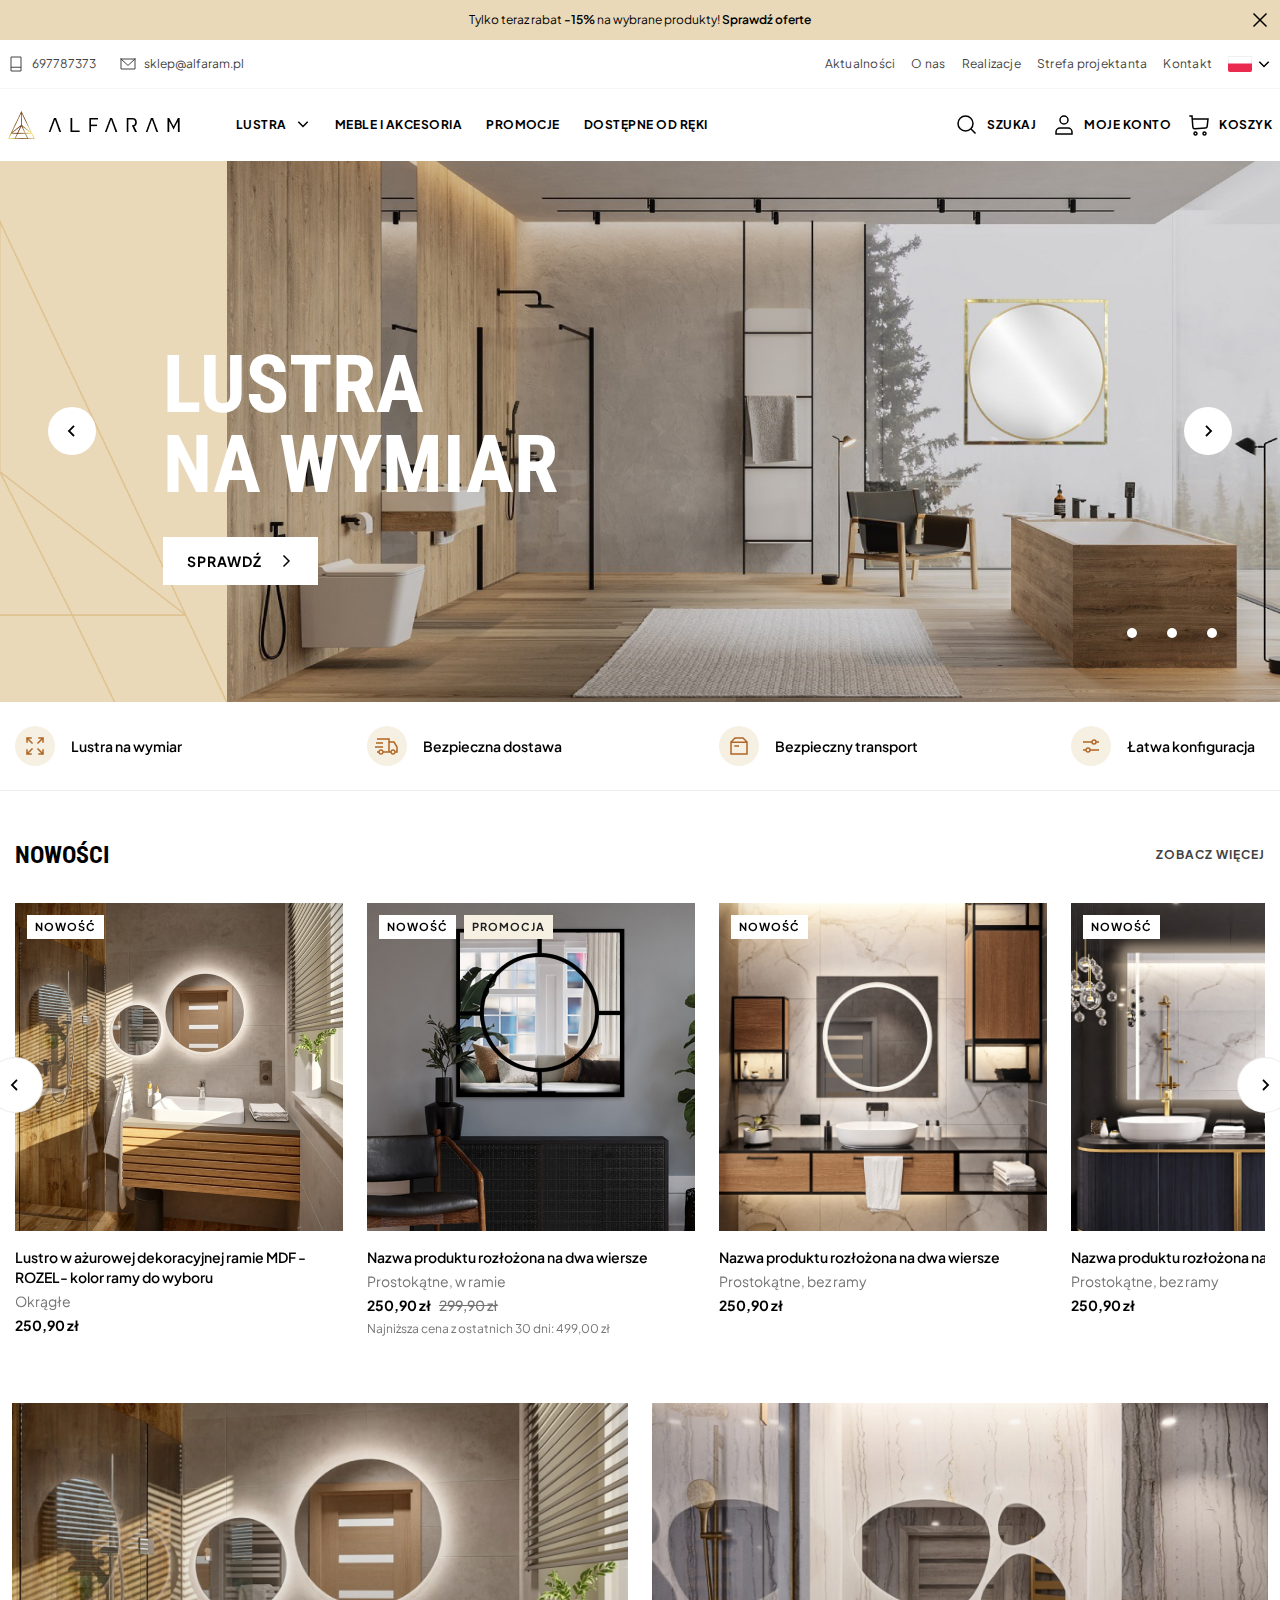
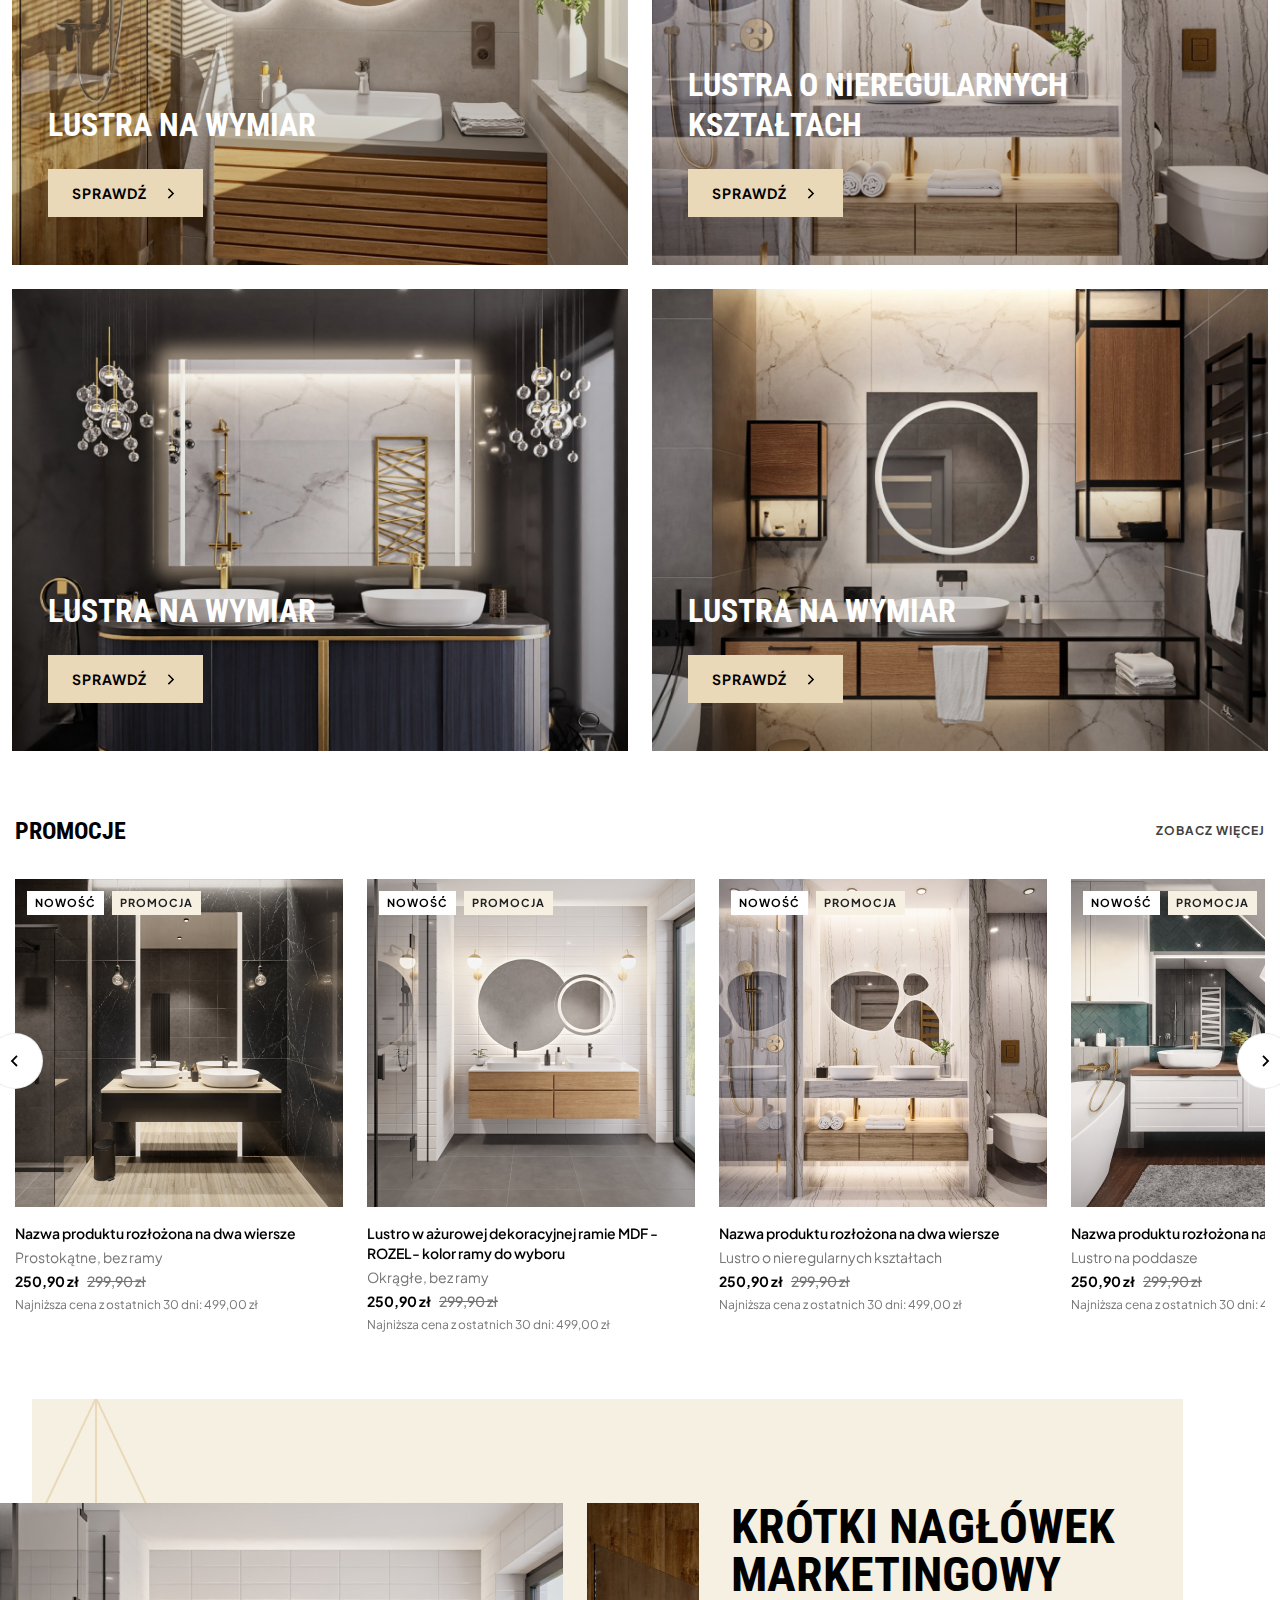
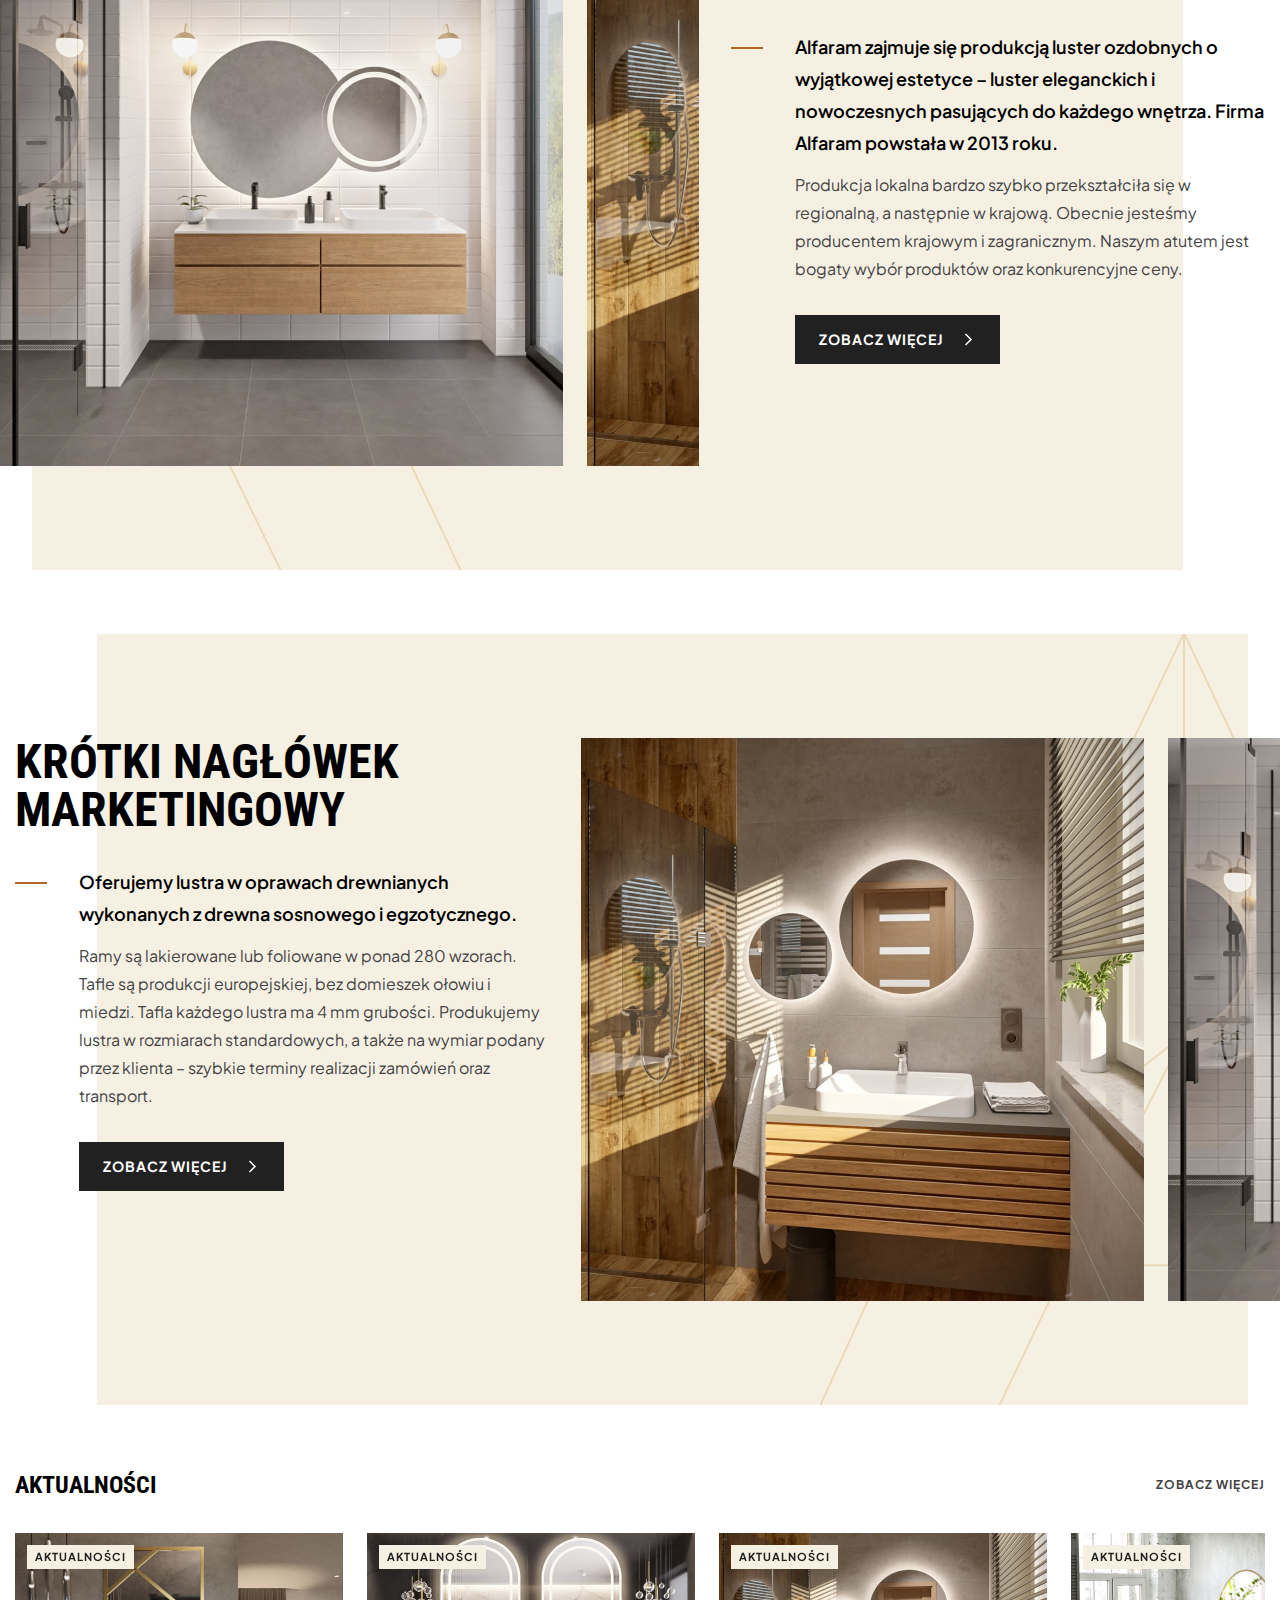
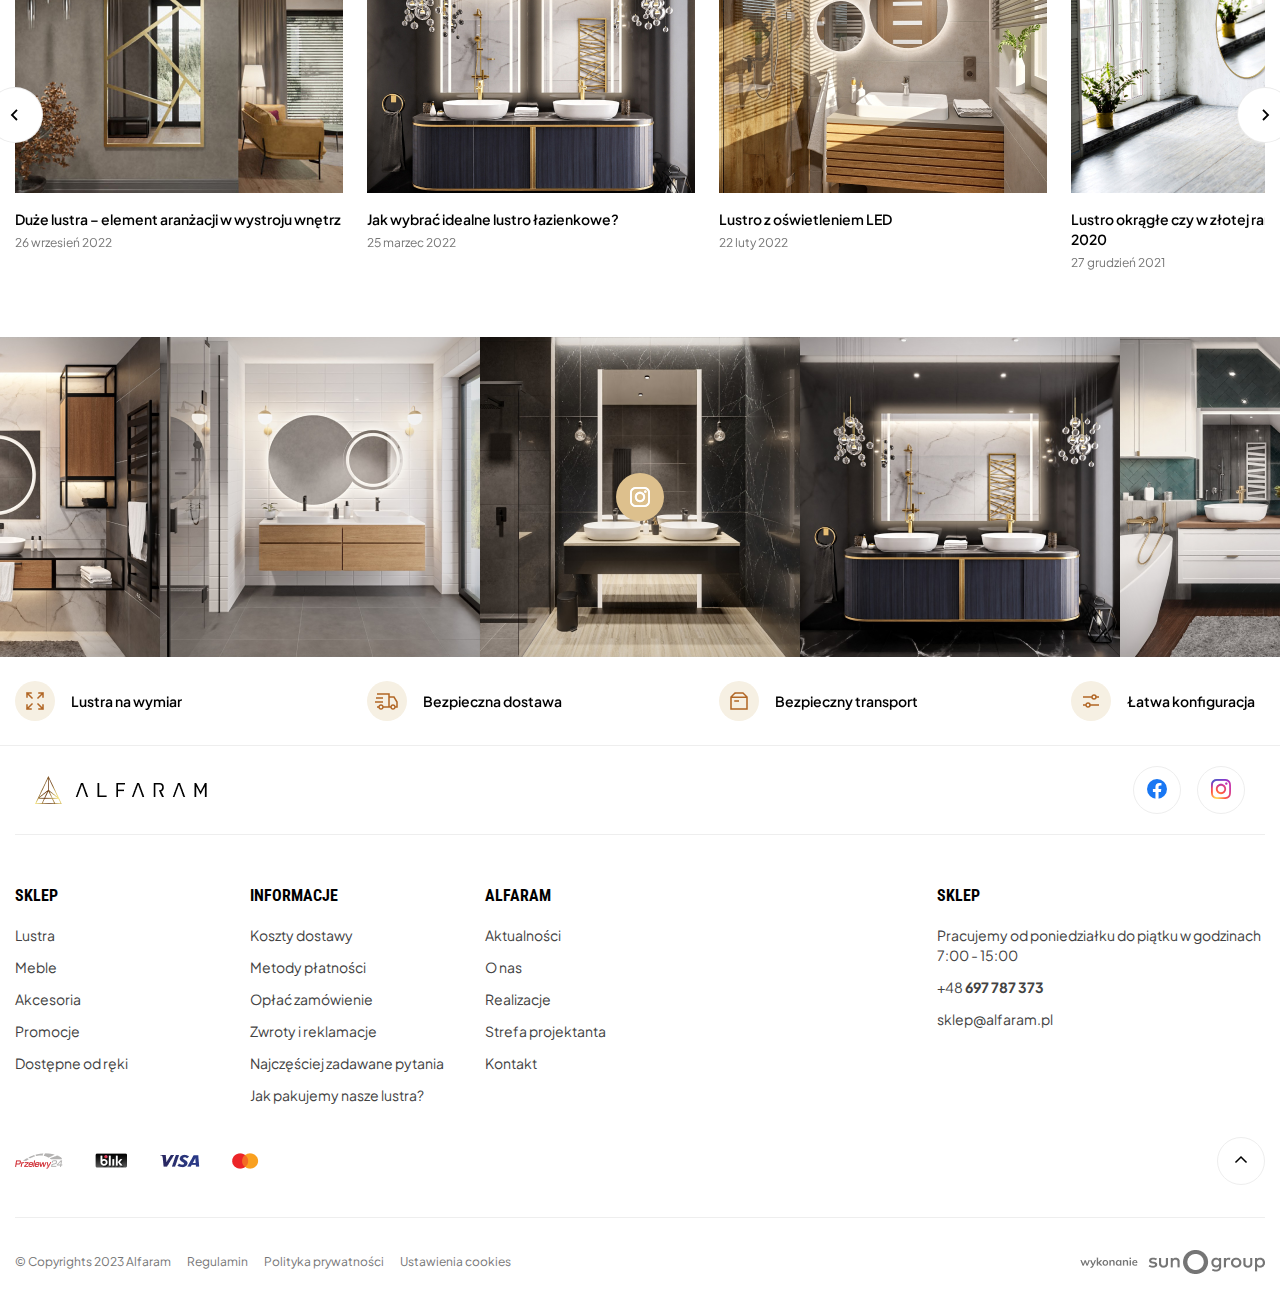
==== commit cac3b95c: "alfaram" ====
--- a/index.html
+++ b/index.html
@@ -12,17 +12,17 @@
     <link rel="stylesheet" href="css/splide.min.css" />
   </head>
   <body>
+    <div class="header__add">
+      <div class="container-big">
+        <p>
+          Tylko teraz rabat <span class="fw-600">-15%</span> na wybrane produkty! <a><span class="fw-600">Sprawdź&nbsp;oferte</span></a>
+        </p>
+        <svg class="close-add-js close-add-css" width="24" height="24" viewBox="0 0 24 24" fill="none" xmlns="http://www.w3.org/2000/svg">
+          <path d="M17.9999 6L5.99993 18M6 6L18 18" stroke="black" stroke-width="1.5" stroke-linecap="square" stroke-linejoin="round" />
+        </svg>
+      </div>
+    </div>
     <header class="header">
-      <div class="header__add">
-        <div class="container-big">
-          <p>
-            Tylko teraz rabat <span class="fw-600">-15%</span> na wybrane produkty! <a><span class="fw-600">Sprawdź&nbsp;oferte</span></a>
-          </p>
-          <svg class="close-add-js close-add-css" width="24" height="24" viewBox="0 0 24 24" fill="none" xmlns="http://www.w3.org/2000/svg">
-            <path d="M17.9999 6L5.99993 18M6 6L18 18" stroke="black" stroke-width="1.5" stroke-linecap="square" stroke-linejoin="round" />
-          </svg>
-        </div>
-      </div>
       <div class="header__top">
         <div class="container-big">
           <ul class="header__top--list-contact">
--- a/css/main.min.css
+++ b/css/main.min.css
@@ -1 +1 @@
-@keyframes animHero{from{stroke-dashoffset:75.3982236862}100%{stroke-dashoffset:0}}.btn{display:flex;gap:12px;align-items:center;max-width:-moz-fit-content;max-width:fit-content;padding:12px 20px 12px 24px;font-size:14px;line-height:24px;font-family:"Plus Jakarta Sans";letter-spacing:1px;text-transform:uppercase;font-weight:700;transition:.3s background-Color}.btn-primary100{background-color:#ead9b9;color:#000;fill:#000}.btn-primary100:hover{background:#c9984d}.btn-grayscale900{background-color:#212121;color:#fff;transition:.3s opacity}.btn-grayscale900:hover{opacity:.8}.btn-white{background-color:#fff;color:#000}.btn-white:hover{background-color:#fafafa}*,*:before,*:after{scroll-behavior:smooth;box-sizing:border-box;padding:0;margin:0}*:focus{outline:none}html{font-size:62.5%}body{position:relative;font-family:"Plus Jakarta Sans",sans-serif}.roboto-con{font-family:"Roboto Condensed",sans-serif}.container{max-width:1384px;width:100%;margin:0 auto}.container-big{max-width:1856px;width:100%;margin:0 auto}a{text-decoration:none;color:inherit;cursor:pointer}ul li{list-style-type:none;display:inline}button{outline:none;font-size:inherit}label,button{cursor:pointer}img{width:-moz-fit-content;width:fit-content;height:-moz-fit-content;height:fit-content;vertical-align:middle;-o-object-fit:cover;object-fit:cover}.heading-primary,.heading-secondary,.heading-tertiary,.heading-quarternary{font-weight:700;text-transform:uppercase}.heading-primary{font-size:80px;line-height:80px;font-family:"Roboto Condensed"}.heading-secondary{font-size:48px;line-height:48px;font-family:"Roboto Condensed"}.heading-tertiary{font-size:32px;line-height:40px;font-family:"Roboto Condensed"}.heading-quarternary{font-size:24px;line-height:32px;font-family:"Roboto Condensed"}.show-more{font-size:12px;line-height:20px;font-family:"Plus Jakarta Sans";letter-spacing:1px;font-weight:700;text-transform:uppercase;color:#424242}.w-100{width:100%}.d-f{display:flex}.f-w{flex-wrap:wrap}.ai-c{align-items:center}.ai-fs{align-items:flex-start}.jc-e{justify-content:flex-end}.jc-s{justify-content:flex-start}.jc-c{justify-content:center}.jc-b{justify-content:space-between}.fd-c{flex-direction:column}.fw-900{font-weight:900}.fw-700{font-weight:700}.fw-600{font-weight:600}.fw-500{font-weight:500}.fw-400{font-weight:400}.fw-300{font-weight:300}.mb-128{margin-bottom:128px}.mb-109{margin-bottom:109px}.mb-104{margin-bottom:104px}.mb-76{margin-bottom:76px}.mb-72{margin-bottom:72px}.mb-68{margin-bottom:68px}.mb-65{margin-bottom:65px}.mb-64{margin-bottom:64px}.mb-59{margin-bottom:59px}.mb-52{margin-bottom:52px}.mb-50{margin-bottom:50px}.mb-48{margin-bottom:48px}.mb-45{margin-bottom:45px}.mb-41{margin-bottom:41px}.mb-40{margin-bottom:40px}.mb-38{margin-bottom:38px}.mb-35{margin-bottom:35px}.mb-36{margin-bottom:36px}.mb-32{margin-bottom:32px}.mb-30{margin-bottom:30px}.mb-28{margin-bottom:28px}.mb-27{margin-bottom:27px}.mb-25{margin-bottom:25px}.mb-24{margin-bottom:24px}.mb-21{margin-bottom:21px}.mb-20{margin-bottom:20px}.mb-19{margin-bottom:19px}.mb-18{margin-bottom:18px}.mb-16{margin-bottom:16px}.mb-15{margin-bottom:15px}.mb-14{margin-bottom:14px}.mb-12{margin-bottom:12px}.mb-10{margin-bottom:10px}.mb-8{margin-bottom:8px}.mb-4{margin-bottom:4px}.gap-5{gap:5px}.gap-6{gap:6px}.gap-8{gap:8px}.gap-10{gap:10px}.gap-12{gap:12px}.gap-13{gap:13px}.gap-14{gap:14px}.gap-16{gap:16px}.gap-20{gap:20px}.gap-24{gap:24px}.gap-32{gap:32px}.gap-42{gap:42px}.gap-48{gap:48px}.gap-64{gap:64px}.gap-159{gap:159px}.ta-c{text-align:center}.ta-r{text-align:right}.fs-48{font-size:48px}.fs-36{font-size:36px}.fs-20{font-size:20px}.fs-18{font-size:18px}.fs-17{font-size:17px}.fs-16{font-size:16px}.fs-15{font-size:15px}.fs-14{font-size:14px}.lh-120p{line-height:120%}.lh-48{line-height:48px}.lh-46{line-height:46px}.lh-30{line-height:30px}.lh-27{line-height:27px}.lh-26{line-height:26px}.lh-24{line-height:24px}.lh-22{line-height:22px}.lh-20{line-height:20px}.uppercase{text-transform:uppercase}.underline{text-decoration:underline}.img-width{width:100%}.margin-auto{display:block;margin:0 auto}.hover-this{width:100%}.header{z-index:200;position:sticky;overflow:visible;top:0;width:100%}.header__add{width:100%;background-color:#ead9b9}.header__add .container-big{font-size:12px;line-height:18px;font-family:"Plus Jakarta Sans";position:relative;display:flex;justify-content:center;align-items:center;text-align:center;padding:11px 8px}.header__add .container-big .close-add-css{position:absolute;top:8px;right:8px}.header__top{width:100%;border-bottom:1px solid #f5f5f5;background:#fff}.header__top .container-big{display:flex;align-items:center;justify-content:space-between;padding:12px 0}.header__top .container-big .header__top--list-contact{display:flex;align-items:center;gap:24px}.header__top .container-big .header__top--list-contact .contact{display:flex;align-items:center;color:#424242;gap:8px;font-size:12px;line-height:20px;font-family:"Plus Jakarta Sans"}.header__top .container-big .header__top--list-links{display:flex;gap:16px;align-items:center}.header__top .container-big .header__top--list-links li{font-size:12px;line-height:18px;font-family:"Plus Jakarta Sans";letter-spacing:.24px;color:#424242}.header__top .container-big .header__top--list-links .change-language{display:flex;align-items:center;padding:4px 0;gap:4px}.header__menu{background-color:#fff}.header__menu .container-big{display:flex;justify-content:space-between;align-items:center;padding:16px 0}.header__menu .container-big .header__menu-left{display:flex;align-items:center;gap:56px}.header__menu .container-big .header__menu-left .hamburger-btn-css{display:none}.header__menu .container-big .header__menu-left--list{display:flex;gap:24px}.header__menu .container-big .header__menu-left--list .close-mobile{display:none}.header__menu .container-big .header__menu-left--list li{font-size:12px;line-height:18px;font-family:"Plus Jakarta Sans";letter-spacing:.48px;font-weight:700;text-transform:uppercase}.header__menu .container-big .header__menu-left--list .hover-link{position:relative;display:flex;align-items:center;gap:8px}.header__menu .container-big .header__menu-left--list .hover-link:hover{cursor:pointer}.header__menu .container-big .header__menu-left--list .hover-link:hover .hover-list-css{background-color:#fff;display:flex}.header__menu .container-big .header__menu-left--list .hover-link:hover .hover-list-css .hover-list-desktop{display:flex;flex-direction:column}.header__menu .container-big .header__menu-left--list .hover-link .hover-list-css{display:none;position:absolute;top:100%;width:-moz-fit-content;width:fit-content;padding:20px 24px;background-color:#fff;border:1px solid #eee}.header__menu .container-big .header__menu-left--list .hover-link .hover-list-css .hover-list-close{display:none}.header__menu .container-big .header__menu-left--list .hover-link .hover-list-css .hover-list-heading{display:none;align-items:center;font-size:14px;font-weight:500;line-height:20px;gap:12px}.header__menu .container-big .header__menu-left--list .hover-link .hover-list-css .hover-list-heading svg{margin:8px}.header__menu .container-big .header__menu-left--list .hover-link .hover-list-css li{font-weight:400;text-transform:none;font-size:14px;line-height:20px;font-family:"Plus Jakarta Sans";padding:10px 0;min-width:260px}.header__menu .container-big .header__menu-right--list{display:flex;align-items:center;gap:8px}.header__menu .container-big .header__menu-right--list li a{font-size:12px;line-height:16px;font-family:"Plus Jakarta Sans";letter-spacing:.48px;display:flex;align-items:center;text-transform:uppercase;font-weight:700}.header__menu .container-big .header__menu-right--list li svg{margin:8px}@media(max-width: 1856px){.header__top .container-big,.header__menu .container-big{padding-left:8px;padding-right:8px}}@media(max-width: 1200px){.right-text{display:none}}@media(max-width: 870px){.hamburger-btn-css:hover{cursor:pointer}.header__top{display:none}.header.active{overflow:visible}.header.active .container-big .header__menu-left--list{transform:translate(0%)}.header__menu .container-big{padding:12px 8px}.header__menu .container-big .header__menu-left{position:relative}.header__menu .container-big .header__menu-left--list{position:absolute;background-color:#fff;width:100vw;height:100vh;top:-18px;left:-8px;transform:translate(-100%);transition:.3s transform;flex-direction:column}.header__menu .container-big .header__menu-left--list li{padding:0 32px}.header__menu .container-big .header__menu-left--list .close-mobile{padding:12px 8px;border-bottom:1px solid #eee;display:flex;gap:16px;align-items:center}.header__menu .container-big .header__menu-left--list .close-mobile svg{margin:8px}.header__menu .container-big .header__menu-left--list .hover-link{display:flex;justify-content:space-between}.header__menu .container-big .header__menu-left--list .hover-link .hover-list-css{padding:0;display:flex;flex-direction:column;transform:translate(-100%);width:100%;height:100vh;transition:.3s transform;position:absolute;top:-89px;left:0px}.header__menu .container-big .header__menu-left--list .hover-link .hover-list-css .hover-list-desktop{padding:24px 12px}.header__menu .container-big .header__menu-left--list .hover-link .hover-list-css .hover-list-close{display:flex;align-items:center;gap:12px;padding:12px 8px;border-bottom:1px solid #eee}.header__menu .container-big .header__menu-left--list .hover-link .hover-list-css .hover-list-close svg{margin:8px}.header__menu .container-big .header__menu-left--list .hover-link .hover-list-css .hover-list-desktop{display:flex;flex-direction:column}.header__menu .container-big .header__menu-left--list .hover-link .hover-list-css .hover-list-desktop :first-child{margin-bottom:4px}.header__menu .container-big .header__menu-left--list .hover-link .hover-list-css .hover-list-desktop :not(:first-child){padding:10px 12px}.header__menu .container-big .header__menu-left--list .hover-link .hover-list-css .hover-list-heading{padding:0;display:flex}.header__menu .container-big .header__menu-left--list .hover-link svg{transform:rotate(-90deg)}.header__menu .container-big .header__menu-left--list .hover-link.active .hover-list-css{transform:translate(0)}.header__menu .container-big .header__menu-left .hamburger-btn-css{display:block}}@media(max-width: 425px){.header__add .container-big p{max-width:250px}.header__menu .container-big .header__menu-right--list{gap:0}}.footer__icon{display:grid;place-content:center;width:48px;height:48px;border-radius:200px;border:1px solid #eee;flex-shrink:0}.footer__icon-img{width:24px;height:24px}.footer__copyrights{font-size:12px;line-height:18px;font-family:"Plus Jakarta Sans";font-weight:400;color:#757575}.footer__row-first{padding:20px;border-bottom:1px solid #eee}.footer__row-second{display:flex;flex-direction:column;gap:32px;padding:48px 0 32px;border-bottom:1px solid #eee}.footer__row-third{padding:32px 0}.gap-12-16{gap:12px 16px}.accordion{width:211px;flex-shrink:0}.accordion__flex{display:flex;gap:24px;align-items:start;flex-wrap:wrap}.accordion__heading{display:flex;align-items:center;justify-content:space-between;margin-bottom:16px}.accordion__list{display:flex;flex-direction:column;gap:12px;max-height:unset}.accordion__item{font-size:14px;line-height:20px;font-family:"Plus Jakarta Sans";font-weight:400}.accordion__item a{color:#424242}.accordion__text{font-weight:700;text-transform:uppercase;font-size:16px;line-height:26px;font-family:"Roboto Condensed"}.accordion__icon{display:none}.accordion--last{margin-left:auto;width:328px}@media(max-width: 1063px){.accordion--last{margin-left:unset}}@media(max-width: 600px){.footer__icon{width:40px;height:40px}.footer__icon-img{width:20px;height:20px}.footer__row-first{padding:23px 0}.footer__row-second{padding:16px 0 24px;gap:16px}.footer__row-third{padding:24px 0}.footer .scroll-up{display:none}.accordion{width:100%}.accordion__heading{margin-bottom:0;padding:10px 0}.accordion__icon{display:block}.accordion__list{overflow:hidden;max-height:0;transition:.3s max-Height}.accordion__flex{gap:0;flex-direction:column}}.hero__container{max-width:1856px;margin:0 auto}.hero__slide{display:flex;position:relative}.hero__box-left{width:329px;height:auto;background-color:#ead9b9;display:flex;align-items:end}.hero__triangle{width:100%;height:auto}.hero__box-main{max-width:1531px}.hero__img{width:100%}.hero__box{max-width:525px;position:absolute;top:34%;left:12.7%}.hero__box .heading-primary{margin-bottom:32px;color:#fff}.hero__box svg{stroke:#000}.hero .splide__arrow{display:grid;place-content:center;width:48px;height:48px;background-color:#fff;opacity:unset}.hero .splide__arrow--prev{left:48px}.hero .splide__arrow--next{right:48px}.hero .splide__pagination__page.svg-anim{width:24px;height:24px;background-color:unset !important;background-image:url(../img/slider-nav-items.svg)}.hero .splide__pagination__page.svg-anim.is-active{transform:unset;animation:animHero 3s 1}.products{margin-bottom:64px}.products-new{margin-bottom:64px}.products .splide__arrow{width:56px;height:56px;border-radius:200px;border:1px solid rgba(0,0,0,.08);background:#fff;opacity:1;top:154px;transform:translateY(0%)}.products .splide__arrow--prev{left:-28px}.products .splide__arrow--next{right:-28px}.products .splide__arrow:disabled{opacity:1}.product{position:relative;max-width:328px}.product__category{position:absolute;top:12px;left:12px}.product__img{width:100%;margin-bottom:16px}.product__text{font-size:14px;line-height:20px;font-family:"Plus Jakarta Sans";margin-bottom:4px}.product__text-sm{font-size:12px;line-height:20px;font-family:"Plus Jakarta Sans"}.product__price{display:flex;gap:8px}.product__price .fw-500{text-decoration:line-through}.new{padding:4px 8px;font-size:11px;line-height:16px;font-family:"Plus Jakarta Sans";letter-spacing:1px;text-transform:uppercase;background-color:#fff;color:#000;font-weight:700}.discount{background-color:#f6f0e3;color:#212121}.grayscale600{color:#757575}.checkout-mirrors{margin-bottom:64px}.checkout-mirrors .container{padding:0}.promo__container{display:flex;flex-wrap:wrap;justify-content:center;row-gap:24px}.promo__col{position:relative;padding:0 12px;flex:0 0 50%;max-width:50%}.promo__col::before{content:"";position:absolute;top:0;left:12px;width:calc(100% - 24px);height:100%;opacity:.2399999946;background:linear-gradient(180deg, rgba(0, 0, 0, 0) 0%, #000 100%)}.promo__img{width:100%;-o-object-fit:cover;object-fit:cover;-o-object-position:center;object-position:center;height:100%}.promo__text{width:100%;position:absolute;padding:48px;bottom:0;left:0}.promo__text .heading-tertiary{color:#fff}.splide-gallery,.splide-gallery-reverse{max-width:948px;width:100%}.gallery{padding:104px 0;position:relative;margin-bottom:64px;display:flex;gap:141px}.gallery-reverse{justify-content:end}.gallery-reverse .gallery__bg{left:unset;right:32px}.gallery-reverse .gallery__bg-img{left:unset;right:0}.gallery__container{position:relative;z-index:10}.gallery__bg{width:1151px;height:771px;background-color:#f6f0e3;position:absolute;top:0;z-index:-1;left:32px}.gallery__bg-box{position:relative;width:100%;height:100%}.gallery__bg-img{position:absolute;top:0;left:0;height:100%}.gallery__box{max-width:563px}.gallery__box-line{width:32px;height:2px;background-color:#b16625;margin-top:16px;flex-shrink:0}.gallery__box-sm{max-width:499px}.gallery__box .bold-jakarta{font-size:18px;line-height:32px;font-family:"Plus Jakarta Sans";margin-bottom:12px}.gallery__box .thin-jakarta{font-size:18px;line-height:28px;font-family:"Plus Jakarta Sans";margin-bottom:32px;color:#424242}.slide__gallery{max-width:563px}.slide__gallery-img{width:100%}.instagram__splide{position:relative;max-width:1920px;margin:0 auto}.insta__slide{max-width:320px;max-height:320px;overflow:hidden}.insta__img{width:100%;transition:.3s transform}.insta__img:hover{transform:scale(1.1)}.insta__link{display:grid;place-content:center;width:48px;height:48px;border-radius:200px;background-color:#ddc08d;z-index:10;position:absolute;top:50%;left:50%;transform:translate(-50%, -50%);transition:.3s all}.insta__link:hover{width:58px;height:58px;background-color:#b16625}@media(max-width: 1680px){.gallery{padding-right:15px;gap:32px;justify-content:space-between}.gallery-reverse{padding-right:0;padding-left:15px}}@media(max-width: 1410px){.container{padding-right:15px;padding-left:15px}}@media(max-width: 1200px){.products .splide__arrow{display:none}.padr-15{padding-right:15px}.hero__slide{flex-direction:column-reverse}.hero__box-left{width:100%}.hero__box{top:unset;left:50%;transform:translateX(-50%);bottom:88px}.hero__box .heading-primary{text-align:center;margin-bottom:24px;color:#000;font-size:48px;line-height:48px}.hero__box .btn-white{margin:0 auto;background-color:#000;color:#fff}.hero__box .btn-white svg{stroke:#fff}}@media(max-width: 1063px){.gallery__box .ai-fs{flex-direction:column}.gallery__box-line{margin-top:unset}.gallery__box .heading-secondary{font-size:32px;line-height:36px}.gallery__box .bold-jakarta{font-size:16px;line-height:28px}.gallery__box .thin-jakarta{font-size:14px;line-height:24px}}@media(max-width: 870px){.hero__img{-o-object-fit:cover;object-fit:cover;-o-object-position:center;object-position:center}.product{max-width:254px}.products-new{margin-bottom:56px}.promo__col{flex:0 0 100%;max-width:100%}.gallery{margin-bottom:15px;padding:48px 0 40px 0;flex-direction:column}.gallery-reverse{margin-bottom:47px;flex-direction:column-reverse}.gallery-reverse .gallery__bg{right:unset;left:16px}.gallery__bg{width:calc(100% - 31px);left:16px;height:100%;overflow:hidden}.gallery__container{width:100%}.gallery .gallery__box{max-width:calc(100% - 79px);margin-left:40px}}@media(max-width: 425px){.insta__slide{max-width:278px}.products .container{padding:0 0 0 16px !important}.promo__col{max-width:375px;max-height:375px}}.uvp{border-bottom:1px solid #eee}.uvp .container{padding-top:24px;padding-bottom:24px}.uvp__box{display:flex;align-items:center;gap:16px;width:328px}.uvp__icon{display:grid;place-content:center;width:40px;height:40px;border-radius:200px;flex-shrink:0;background-color:#f6f0e3}.uvp__text{font-size:14px;line-height:20px;font-family:"Plus Jakarta Sans";font-weight:600}@media(max-width: 870px){.uvp .container{padding:16px 0 16px 16px}.uvp__box{width:208px}}/*# sourceMappingURL=main.min.css.map */+@keyframes circle-paint{from{stroke-dashoffset:75.3982236862}100%{stroke-dashoffset:0}}.btn{display:flex;gap:12px;align-items:center;max-width:-moz-fit-content;max-width:fit-content;padding:12px 20px 12px 24px;font-size:14px;line-height:24px;font-family:"Plus Jakarta Sans";letter-spacing:1px;text-transform:uppercase;font-weight:700;transition:.3s background-Color}.btn-primary100{background-color:#ead9b9;color:#000;fill:#000}.btn-primary100:hover{background:#c9984d}.btn-grayscale900{background-color:#212121;color:#fff;transition:.3s opacity}.btn-grayscale900:hover{opacity:.8}.btn-white{background-color:#fff;color:#000}.btn-white:hover{background-color:#fafafa}*,*:before,*:after{scroll-behavior:smooth;box-sizing:border-box;padding:0;margin:0}*:focus{outline:none}html{font-size:62.5%}body{position:relative;font-family:"Plus Jakarta Sans",sans-serif}.roboto-con{font-family:"Roboto Condensed",sans-serif}.container{max-width:1384px;width:100%;margin:0 auto}.container-big{max-width:1856px;width:100%;margin:0 auto}.posrel{position:relative}a{text-decoration:none;color:inherit;cursor:pointer}ul li{list-style-type:none;display:inline}button{outline:none;font-size:inherit}label,button{cursor:pointer}img{width:-moz-fit-content;width:fit-content;height:-moz-fit-content;height:fit-content;vertical-align:middle;-o-object-fit:cover;object-fit:cover}.heading-primary,.heading-secondary,.heading-tertiary,.heading-quarternary{font-weight:700;text-transform:uppercase}.heading-primary{font-size:80px;line-height:80px;font-family:"Roboto Condensed"}.heading-secondary{font-size:48px;line-height:48px;font-family:"Roboto Condensed"}.heading-tertiary{font-size:32px;line-height:40px;font-family:"Roboto Condensed"}.heading-quarternary{font-size:24px;line-height:32px;font-family:"Roboto Condensed"}.show-more{font-size:12px;line-height:20px;font-family:"Plus Jakarta Sans";letter-spacing:1px;font-weight:700;text-transform:uppercase;color:#424242}.w-100{width:100%}.d-f{display:flex}.f-w{flex-wrap:wrap}.ai-c{align-items:center}.ai-fs{align-items:flex-start}.jc-sa{justify-content:space-around}.jc-e{justify-content:flex-end}.jc-s{justify-content:flex-start}.fs-0{flex-shrink:0}.jc-c{justify-content:center}.jc-b{justify-content:space-between}.fd-c{flex-direction:column}.fw-900{font-weight:900}.fw-700{font-weight:700}.fw-600{font-weight:600}.fw-500{font-weight:500}.fw-400{font-weight:400}.fw-300{font-weight:300}.mb-128{margin-bottom:128px}.mb-109{margin-bottom:109px}.mb-104{margin-bottom:104px}.mb-76{margin-bottom:76px}.mb-72{margin-bottom:72px}.mb-68{margin-bottom:68px}.mb-65{margin-bottom:65px}.mb-64{margin-bottom:64px}.mb-59{margin-bottom:59px}.mb-52{margin-bottom:52px}.mb-50{margin-bottom:50px}.mb-48{margin-bottom:48px}.mb-45{margin-bottom:45px}.mb-41{margin-bottom:41px}.mb-40{margin-bottom:40px}.mb-38{margin-bottom:38px}.mb-35{margin-bottom:35px}.mb-36{margin-bottom:36px}.mb-32{margin-bottom:32px}.mb-30{margin-bottom:30px}.mb-28{margin-bottom:28px}.mb-27{margin-bottom:27px}.mb-25{margin-bottom:25px}.mb-24{margin-bottom:24px}.mb-21{margin-bottom:21px}.mb-20{margin-bottom:20px}.mb-19{margin-bottom:19px}.mb-18{margin-bottom:18px}.mb-16{margin-bottom:16px}.mb-15{margin-bottom:15px}.mb-14{margin-bottom:14px}.mb-12{margin-bottom:12px}.mb-10{margin-bottom:10px}.mb-8{margin-bottom:8px}.mb-4{margin-bottom:4px}.gap-5{gap:5px}.gap-6{gap:6px}.gap-8{gap:8px}.gap-10{gap:10px}.gap-12{gap:12px}.gap-13{gap:13px}.gap-14{gap:14px}.gap-16{gap:16px}.gap-20{gap:20px}.gap-24{gap:24px}.gap-32{gap:32px}.gap-42{gap:42px}.gap-48{gap:48px}.gap-64{gap:64px}.gap-159{gap:159px}.ta-c{text-align:center}.ta-r{text-align:right}.fs-48{font-size:48px}.fs-36{font-size:36px}.fs-20{font-size:20px}.fs-18{font-size:18px}.fs-17{font-size:17px}.fs-16{font-size:16px}.fs-15{font-size:15px}.fs-14{font-size:14px}.lh-120p{line-height:120%}.lh-48{line-height:48px}.lh-46{line-height:46px}.lh-30{line-height:30px}.lh-27{line-height:27px}.lh-26{line-height:26px}.lh-24{line-height:24px}.lh-22{line-height:22px}.lh-20{line-height:20px}.uppercase{text-transform:uppercase}.underline{text-decoration:underline}.img-width{width:100%}.margin-auto{display:block;margin:0 auto}.hover-this{width:100%}.header{z-index:200;position:sticky;overflow:visible;top:0;width:100%}.header__add{width:100%;background-color:#ead9b9}.header__add .container-big{font-size:12px;line-height:18px;font-family:"Plus Jakarta Sans";position:relative;display:flex;justify-content:center;align-items:center;text-align:center;padding:11px 8px}.header__add .container-big .close-add-css{position:absolute;top:8px;right:8px}.header__top{width:100%;border-bottom:1px solid #f5f5f5;background:#fff}.header__top .container-big{display:flex;align-items:center;justify-content:space-between;padding:12px 0}.header__top .container-big .header__top--list-contact{display:flex;align-items:center;gap:24px}.header__top .container-big .header__top--list-contact .contact{display:flex;align-items:center;color:#424242;gap:8px;font-size:12px;line-height:20px;font-family:"Plus Jakarta Sans"}.header__top .container-big .header__top--list-links{display:flex;gap:16px;align-items:center}.header__top .container-big .header__top--list-links li{font-size:12px;line-height:18px;font-family:"Plus Jakarta Sans";letter-spacing:.24px;color:#424242}.header__top .container-big .header__top--list-links .change-language{display:flex;align-items:center;padding:4px 0;gap:4px}.header__menu{background-color:#fff}.header__menu .container-big{display:flex;justify-content:space-between;align-items:center;padding:16px 0}.header__menu .container-big .header__menu-left{display:flex;align-items:center;gap:56px}.header__menu .container-big .header__menu-left .hamburger-btn-css{display:none}.header__menu .container-big .header__menu-left--list{display:flex;gap:24px}.header__menu .container-big .header__menu-left--list .close-mobile{display:none}.header__menu .container-big .header__menu-left--list li{font-size:12px;line-height:18px;font-family:"Plus Jakarta Sans";letter-spacing:.48px;font-weight:700;text-transform:uppercase}.header__menu .container-big .header__menu-left--list .hover-link{position:relative;display:flex;align-items:center;gap:8px}.header__menu .container-big .header__menu-left--list .hover-link:hover{cursor:pointer}.header__menu .container-big .header__menu-left--list .hover-link:hover .hover-list-css{background-color:#fff;display:flex}.header__menu .container-big .header__menu-left--list .hover-link:hover .hover-list-css .hover-list-desktop{display:flex;flex-direction:column}.header__menu .container-big .header__menu-left--list .hover-link .hover-list-css{display:none;position:absolute;top:100%;width:-moz-fit-content;width:fit-content;padding:20px 24px;background-color:#fff;border:1px solid #eee}.header__menu .container-big .header__menu-left--list .hover-link .hover-list-css .hover-list-close{display:none}.header__menu .container-big .header__menu-left--list .hover-link .hover-list-css .hover-list-heading{display:none;align-items:center;font-size:14px;font-weight:500;line-height:20px;gap:12px}.header__menu .container-big .header__menu-left--list .hover-link .hover-list-css .hover-list-heading svg{margin:8px}.header__menu .container-big .header__menu-left--list .hover-link .hover-list-css li{font-weight:400;text-transform:none;font-size:14px;line-height:20px;font-family:"Plus Jakarta Sans";padding:10px 0;min-width:260px}.header__menu .container-big .header__menu-right--list{display:flex;align-items:center;gap:8px}.header__menu .container-big .header__menu-right--list li a{font-size:12px;line-height:16px;font-family:"Plus Jakarta Sans";letter-spacing:.48px;display:flex;align-items:center;text-transform:uppercase;font-weight:700}.header__menu .container-big .header__menu-right--list li svg{margin:8px}@media(max-width: 1856px){.header__top .container-big,.header__menu .container-big{padding-left:8px;padding-right:8px}}@media(max-width: 1200px){.right-text{display:none}}@media(max-width: 870px){.hamburger-btn-css:hover{cursor:pointer}.header__top{display:none}.header.active{overflow:visible}.header.active .container-big .header__menu-left--list{transform:translate(0%)}.header__menu .container-big{padding:12px 8px}.header__menu .container-big .header__menu-left{position:relative}.header__menu .container-big .header__menu-left--list{position:absolute;background-color:#fff;width:100vw;height:100vh;top:-18px;left:-8px;transform:translate(-100%);transition:.3s transform;flex-direction:column}.header__menu .container-big .header__menu-left--list li{padding:0 32px}.header__menu .container-big .header__menu-left--list .close-mobile{padding:12px 8px;border-bottom:1px solid #eee;display:flex;gap:16px;align-items:center}.header__menu .container-big .header__menu-left--list .close-mobile svg{margin:8px}.header__menu .container-big .header__menu-left--list .hover-link{display:flex;justify-content:space-between}.header__menu .container-big .header__menu-left--list .hover-link .hover-list-css{padding:0;display:flex;flex-direction:column;transform:translate(-100%);width:100%;height:100vh;transition:.3s transform;position:absolute;top:-89px;left:0px}.header__menu .container-big .header__menu-left--list .hover-link .hover-list-css .hover-list-desktop{padding:24px 12px}.header__menu .container-big .header__menu-left--list .hover-link .hover-list-css .hover-list-close{display:flex;align-items:center;gap:12px;padding:12px 8px;border-bottom:1px solid #eee}.header__menu .container-big .header__menu-left--list .hover-link .hover-list-css .hover-list-close svg{margin:8px}.header__menu .container-big .header__menu-left--list .hover-link .hover-list-css .hover-list-desktop{display:flex;flex-direction:column}.header__menu .container-big .header__menu-left--list .hover-link .hover-list-css .hover-list-desktop :first-child{margin-bottom:4px}.header__menu .container-big .header__menu-left--list .hover-link .hover-list-css .hover-list-desktop :not(:first-child){padding:10px 12px}.header__menu .container-big .header__menu-left--list .hover-link .hover-list-css .hover-list-heading{padding:0;display:flex}.header__menu .container-big .header__menu-left--list .hover-link svg{transform:rotate(-90deg)}.header__menu .container-big .header__menu-left--list .hover-link.active .hover-list-css{transform:translate(0)}.header__menu .container-big .header__menu-left .hamburger-btn-css{display:block}}@media(max-width: 425px){.header__add .container-big p{max-width:250px}.header__menu .container-big .header__menu-right--list{gap:0}}.footer__icon{display:grid;place-content:center;width:48px;height:48px;border-radius:200px;border:1px solid #eee;flex-shrink:0}.footer__icon-img{width:24px;height:24px}.footer__copyrights{font-size:12px;line-height:18px;font-family:"Plus Jakarta Sans";font-weight:400;color:#757575}.footer__row-first{padding:20px;border-bottom:1px solid #eee}.footer__row-second{display:flex;flex-direction:column;gap:32px;padding:48px 0 32px;border-bottom:1px solid #eee}.footer__row-third{padding:32px 0}.gap-12-16{gap:12px 16px}.accordion{width:211px;flex-shrink:0}.accordion__flex{display:flex;gap:24px;align-items:start;flex-wrap:wrap}.accordion__heading{display:flex;align-items:center;justify-content:space-between;margin-bottom:16px}.accordion__list{display:flex;flex-direction:column;gap:12px;max-height:unset}.accordion__item{font-size:14px;line-height:20px;font-family:"Plus Jakarta Sans";font-weight:400}.accordion__item a{color:#424242}.accordion__text{font-weight:700;text-transform:uppercase;font-size:16px;line-height:26px;font-family:"Roboto Condensed"}.accordion__icon{display:none}.accordion--last{margin-left:auto;width:328px}@media(max-width: 1063px){.accordion--last{margin-left:unset}}@media(max-width: 600px){.footer__icon{width:40px;height:40px}.footer__icon-img{width:20px;height:20px}.footer__row-first{padding:23px 0}.footer__row-second{padding:16px 0 24px;gap:16px}.footer__row-third{padding:24px 0}.footer .scroll-up{display:none}.accordion{width:100%}.accordion__heading{margin-bottom:0;padding:10px 0}.accordion__icon{display:block}.accordion__list{overflow:hidden;max-height:0;transition:.3s max-Height}.accordion__flex{gap:0;flex-direction:column}}.hero__container{max-width:1856px;margin:0 auto}.hero__slide{display:flex;position:relative}.hero__box-left{width:329px;height:auto;background-color:#ead9b9;display:flex;align-items:end}.hero__triangle{width:100%;height:auto}.hero__box-main{max-width:1531px}.hero__img{width:100%}.hero__box{max-width:525px;position:absolute;top:34%;left:12.7%}.hero__box .heading-primary{margin-bottom:32px;color:#fff}.hero__box svg{stroke:#000}.hero .splide__arrow{display:grid;place-content:center;width:48px;height:48px;background-color:#fff;opacity:unset}.hero .splide__arrow--prev{left:48px}.hero .splide__arrow--next{right:48px}.hero .splide__pagination{bottom:48px;left:auto;right:48px;padding:0}.hero .splide__pagination__page{background:#fff;width:40px;height:40px;border-radius:50%;display:inline-block;margin:0;position:relative;pointer-events:all;background:none;border:none;opacity:1;padding:0}.hero .splide__pagination__page:after{content:"";display:block;border-radius:50%;position:absolute;pointer-events:none;width:10px;height:10px;background-color:#fff;top:15px;left:15px;transition:background-color .2s ease;will-change:background-color}.hero .splide__pagination__page svg{position:absolute;top:0;left:0;opacity:0;pointer-events:none;transition:opacity .3s ease;will-change:opacity}.hero .splide__pagination__page circle{stroke-dashoffset:75.3982236862;transition:stroke-dashoffset .35s;transform:rotate(-90deg);transform-origin:50% 50%;pointer-events:none;will-change:stroke-dashoffset}.hero .splide__pagination__page.is-active{background-color:unset;transform:none}.hero .splide__pagination__page.is-active svg{opacity:1}.hero .splide__pagination__page.is-active circle{animation:circle-paint 5s linear both}.products{margin-bottom:64px}.products-new{margin-bottom:64px}.products .splide__arrow{width:56px;height:56px;border-radius:200px;border:1px solid rgba(0,0,0,.08);background:#fff;opacity:1;top:154px;transform:translateY(0%)}.products .splide__arrow--prev{left:-28px}.products .splide__arrow--next{right:-28px}.products .splide__arrow:disabled{opacity:1}.product{position:relative;max-width:328px}.product__category{position:absolute;top:12px;left:12px}.product__img{width:100%;margin-bottom:16px}.product__text{font-size:14px;line-height:20px;font-family:"Plus Jakarta Sans";margin-bottom:4px}.product__text-sm{font-size:12px;line-height:20px;font-family:"Plus Jakarta Sans"}.product__price{display:flex;gap:8px}.product__price .fw-500{text-decoration:line-through}.new{padding:4px 8px;font-size:11px;line-height:16px;font-family:"Plus Jakarta Sans";letter-spacing:1px;text-transform:uppercase;background-color:#fff;color:#000;font-weight:700}.discount{background-color:#f6f0e3;color:#212121}.grayscale600{color:#757575}.checkout-mirrors{margin-bottom:64px}.checkout-mirrors .container{padding:0}.promo__container{display:flex;flex-wrap:wrap;justify-content:center;row-gap:24px}.promo__col{position:relative;padding:0 12px;flex:0 0 50%;max-width:50%}.promo__col::before{content:"";position:absolute;top:0;left:12px;width:calc(100% - 24px);height:100%;opacity:.2399999946;background:linear-gradient(180deg, rgba(0, 0, 0, 0) 0%, #000 100%)}.promo__img{width:100%;-o-object-fit:cover;object-fit:cover;-o-object-position:center;object-position:center;height:100%}.promo__text{width:100%;position:absolute;padding:48px;bottom:0;left:0}.promo__text .heading-tertiary{color:#fff}.splide-gallery,.splide-gallery-reverse{max-width:948px;width:100%}.gallery{overflow:hidden;padding:104px 0;position:relative;margin-bottom:64px;display:flex;gap:141px}.gallery-reverse{justify-content:end}.gallery-reverse .gallery__bg{left:unset;right:32px}.gallery-reverse .gallery__bg-img{left:unset;right:0}.gallery__container{position:relative;z-index:10}.gallery__bg{width:1151px;height:771px;background-color:#f6f0e3;position:absolute;top:0;z-index:-1;left:32px}.gallery__bg-box{position:relative;width:100%;height:100%}.gallery__bg-img{position:absolute;top:0;left:0;height:100%}.gallery__box{max-width:563px}.gallery__box-line{width:32px;height:2px;background-color:#b16625;margin-top:16px;flex-shrink:0}.gallery__box-sm{max-width:499px}.gallery__box .bold-jakarta{font-size:18px;line-height:32px;font-family:"Plus Jakarta Sans";margin-bottom:12px}.gallery__box .thin-jakarta{font-size:16px;line-height:28px;font-family:"Plus Jakarta Sans";margin-bottom:32px;color:#424242}.slide__gallery{max-width:563px}.slide__gallery-img{width:100%}.instagram__splide{position:relative;max-width:1920px;margin:0 auto}.insta__slide{max-width:320px;max-height:320px;overflow:hidden}.insta__img{width:100%;transition:.3s transform}.insta__img:hover{transform:scale(1.1)}.insta__link{display:grid;place-content:center;width:48px;height:48px;border-radius:200px;background-color:#ddc08d;z-index:10;position:absolute;top:50%;left:50%;transform:translate(-50%, -50%);transition:.3s all}.insta__link:hover{width:58px;height:58px;background-color:#b16625}@media(max-width: 1680px){.gallery{padding-right:15px;gap:32px;justify-content:space-between}.gallery-reverse{padding-right:0;padding-left:15px}}@media(max-width: 1410px){.container{padding-right:15px;padding-left:15px}}@media(max-width: 1200px){.products .splide__arrow{display:none}.padr-15{padding-right:15px}.hero__slide{flex-direction:column-reverse}.hero__box-left{width:100%}.hero__box{top:unset;left:50%;transform:translateX(-50%);bottom:88px}.hero__box .heading-primary{text-align:center;margin-bottom:24px;color:#000;font-size:48px;line-height:48px}.hero__box .btn-white{margin:0 auto;background-color:#000;color:#fff}.hero__box .btn-white svg{stroke:#fff}}@media(max-width: 1063px){.gallery__box .ai-fs{flex-direction:column}.gallery__box-line{margin-top:unset}.gallery__box .heading-secondary{font-size:32px;line-height:36px}.gallery__box .bold-jakarta{font-size:16px;line-height:28px}.gallery__box .thin-jakarta{font-size:14px;line-height:24px}}@media(max-width: 870px){.hero__img{-o-object-fit:cover;object-fit:cover;-o-object-position:center;object-position:center}.product{max-width:254px}.products-new{margin-bottom:56px}.promo__col{flex:0 0 100%;max-width:100%}.gallery{margin-bottom:15px;padding:48px 0 40px 0;flex-direction:column}.gallery-reverse{margin-bottom:47px;flex-direction:column-reverse}.gallery-reverse .gallery__bg{right:unset;left:16px}.gallery__bg{width:calc(100% - 31px);left:16px;height:100%;overflow:hidden}.gallery__container{width:100%}.gallery .gallery__box{max-width:calc(100% - 79px);margin-left:40px}}@media(max-width: 425px){.insta__slide{max-width:278px}.products .container{padding:0 0 0 16px !important}.promo__col{max-width:375px;max-height:375px}}.uvp{border-bottom:1px solid #eee}.uvp .container{padding-top:24px;padding-bottom:24px}.uvp__box{display:flex;align-items:center;gap:16px;width:328px}.uvp__icon{display:grid;place-content:center;width:40px;height:40px;border-radius:200px;flex-shrink:0;background-color:#f6f0e3}.uvp__text{font-size:14px;line-height:20px;font-family:"Plus Jakarta Sans";font-weight:600}@media(max-width: 870px){.uvp .container{padding:16px 0 16px 16px}.uvp__box{width:208px}}.product__section{width:100%;position:relative}.product__section .product__row:nth-of-type(odd){flex-direction:row-reverse}.product__categories{position:sticky;top:121px;overflow-x:auto;background-color:#fff;border-bottom:1px solid #eee;margin-bottom:32px;z-index:20}.product__categories-name{font-size:14px;line-height:24px;font-family:"Plus Jakarta Sans";letter-spacing:1px;text-transform:uppercase;padding:20px 0;display:inline-block;font-weight:700;color:#424242}.product__categories-name:hover{border-bottom:2px solid #ddc08d}.product__categories-name.is-active{color:#000;border-bottom:2px solid #ddc08d}.product__heading{font-size:64px;line-height:64px;font-family:"Roboto Condensed";text-transform:uppercase;font-weight:700;max-width:754px;color:#fff;top:34%;left:8%;position:absolute}.product__heading-img{width:100%}.product__heading-block{position:relative;max-width:1856px;margin-bottom:32px}.product__row{display:flex;gap:32px;margin-bottom:32px;align-items:center}.product__row .thin-jakarta{margin-bottom:12px !important}.product__row-last{margin-bottom:96px}.product__row-img{max-width:912px;width:50%}.product__row-text{display:grid;place-content:center;max-width:912px;width:50%;background-color:#fff;padding:24px}.product__row-text.black{background-color:#212121;color:#fff}.product__row-text.black .thin-jakarta{color:#fff}.product__row-text.black .gallery__box{max-width:602px}.product__row-text.black .gallery__box-line{background-color:#d9d9d9}.product__row-text .gallery__box{max-width:598px}.product__row-text .gallery__box-sm{max-width:534px}.product__row-text .gallery__box li{list-style-position:inside;list-style-type:unset;display:list-item}.product__row-text .gallery__box .heading-secondary{font-size:32px;line-height:36px}.mirror__features{max-width:1384px;width:100%;margin:0 auto 96px;display:grid;grid-template-columns:repeat(4, 1fr);gap:24px}.mirror__feature{display:flex;align-items:center;flex-direction:column}.mirror__feature .switch__icon{margin-bottom:16px}.mirror__feature-heading{font-size:16px;line-height:24px;font-family:"Plus Jakarta Sans";font-weight:600}.mirror__feature-text{font-size:14px;line-height:24px;font-family:"Plus Jakarta Sans";font-weight:400;color:#424242}.splide__gallery{max-width:1920px;width:100%;margin:0 auto 32px}.splide__gallery--product{max-width:1888px;margin-left:auto}.splide__gallery--product .gallery__splide-img{width:100%}.splide__gallery--product .splide__arrow--next,.splide__gallery--product .splide__arrow--prev{width:48px;height:48px;background-color:#fff;opacity:1}.splide__gallery--product .splide__arrow--next{right:86px}.splide__gallery--product .splide__arrow--prev{left:48px}.change-color-css{padding:10px 24px;color:var(--black, #000);font-size:12px;font-weight:700;line-height:20px;letter-spacing:1px;text-transform:uppercase;background-color:#eee}.change-color-css.creme{background-color:#ead9b9}.switch__icon{display:grid;place-content:center;width:40px;height:40px;background-color:#f6f0e3;border-radius:200px;flex-shrink:0}.switch__desc{font-size:14px;line-height:20px;font-family:"Plus Jakarta Sans";font-weight:600}.col-50{flex:0 0 50%;padding:12px 5px}.specs{margin-bottom:32px}.product__specs{display:flex;align-items:center;flex-direction:column;width:100%;padding:88px 24px 87px;background-color:#212121}.product__specs .heading-tertiary{margin-bottom:44px;color:#fff;text-align:center}.product__specs-flex{display:flex;flex-direction:column;font-size:14px;line-height:24px;font-family:"Plus Jakarta Sans";font-weight:600;color:#fff;max-width:879px;width:100%}.product__specs-flex:nth-child(even){background-color:rgba(66,66,66,.5)}.product__specs .specs-row{padding:12px;font-weight:400}.product__specs .specs-row .ta-r{font-weight:600}.product__specs .specs-row p{width:50%}.easy-assembly{margin-bottom:96px}.easy-assembly .product__row:nth-of-type(even){flex-direction:row-reverse}.easy-assembly .product__row:last-child{margin-bottom:64px}.easy-assembly .product__row .gallery__box .thin-jakarta{margin-bottom:12px}.warning{font-size:12px;line-height:18px;font-family:"Plus Jakarta Sans";padding:32px;margin:0 auto;max-width:1320px;background-color:#fafafa;font-weight:400;text-align:center;color:#757575}.breadcrumbs{display:flex;align-items:center;gap:8px;overflow-x:auto;position:relative;padding:32px 0;color:#757575;font-size:12px;line-height:16px;font-family:"Plus Jakarta Sans"}.breadcrumbs__line{width:8px;height:1px;background-color:#bdbdbd}.breadcrumbs a,.breadcrumbs p{white-space:nowrap}.product__hero{display:flex;justify-content:space-between;gap:88px}.configurator{margin-bottom:74px}.configurator__container{max-width:499px;min-width:411px}.configurator__box{padding:32px;border:1px solid #eee;margin-bottom:16px}.configurator__box .product__category{position:unset;top:unset;left:unset;margin-bottom:16px}.configurator__box .product__category .new{border:1px solid #e0e0e0}.configurator__heading{font-size:24px;line-height:32px;font-family:"Roboto Condensed";text-transform:uppercase;font-weight:700;color:#000;margin-bottom:12px}.configurator__price{display:flex;align-items:flex-start;gap:12px;margin-bottom:8px}.configurator__price-main{font-size:24px;line-height:32px;font-family:"Plus Jakarta Sans";font-weight:700;color:#b16625}.configurator__price-discount{font-size:16px;line-height:24px;font-family:"Plus Jakarta Sans";font-weight:500;text-decoration:line-through;color:#757575}.configurator__price-lowest{font-size:12px;line-height:18px;font-family:"Plus Jakarta Sans";font-weight:400;color:#757575;margin-bottom:24px}.configurator__subheading{display:flex;align-items:center;gap:8px;font-size:14px;line-height:20px;font-family:"Plus Jakarta Sans"}.configurator__subheading-sm{font-size:12px;line-height:20px;font-family:"Plus Jakarta Sans";letter-spacing:1px;font-weight:700;color:#424242;text-transform:uppercase}.configurator__grid{display:grid;grid-template-columns:1fr 1fr;gap:16px;margin-bottom:12px;width:100%}.configurator__select{font-size:14px;line-height:24px;font-family:"Plus Jakarta Sans";color:#757575;padding:12px 20px;display:flex;align-items:center;justify-content:space-between;border:1px solid #e0e0e0}.configurator__select:hover{cursor:pointer}.configurator__personal{display:flex;gap:12px;align-items:center;font-size:14px;line-height:20px;font-family:"Plus Jakarta Sans";padding-bottom:24px;border-bottom:1px solid #bdbdbd}.configurator__personal:hover{cursor:pointer}.configurator__personal-box{border:1px solid #bdbdbd;width:16px;height:16px}.configurator__accordions{padding:20px 0 20px;border-bottom:1px solid #bdbdbd}.configurator__accordions.last{margin-bottom:24px}.configurator__jakarta-14-20{color:#424242;font-size:14px;line-height:20px;font-family:"Plus Jakarta Sans"}.configurator__jakarta-14-20 .fw-500{color:#757575}.configurator__jakarta-12-18{font-size:12px;line-height:18px;font-family:"Plus Jakarta Sans";color:#424242}.configurator__jakarta-12-18.first{width:132px;flex-shrink:0}.configurator__btn{font-size:14px;line-height:24px;font-family:"Plus Jakarta Sans";letter-spacing:1px;text-transform:uppercase;display:flex;font-weight:700;justify-content:space-between;padding:16px 32px;background-color:#ead9b9;color:#000}.configurator__btn:hover{cursor:pointer}.configurator .d-f.gap-8.ai-c:hover{cursor:pointer}.configurator svg{flex-shrink:0}.slider__container{display:flex;gap:16px;max-width:797px}.slider__container #main-slider .splide__slide img{width:100%}.slider__container #main-slider .splide__arrow{width:40px;height:40px;opacity:0;background-color:#fff;transition:.3s opacity}.slider__container #main-slider:hover{cursor:pointer}.slider__container #main-slider:hover .splide__arrow{opacity:1}.slider__container #thumbnail-slider .splide__slide{border:unset;padding-bottom:10px;display:block}@media(max-width: 1326px){#thumbnail-slider{display:none}#main-slider{max-width:unset;width:100%}.product__heading{top:18%}}@media(max-width: 1227px){.splide__gallery{margin:0 auto 24px;padding:0 24px}.splide__gallery .gallery__slide{width:100%}.splide__gallery .splide__arrows{display:none}.specs .container-big{padding:0 24px}.mirror__features{padding:0 24px}.easy-assembly .product__row .heading-secondary,.product__section .product__row .heading-secondary{font-size:24px;line-height:32px;font-family:"Roboto Condensed"}.easy-assembly .product__row .bold-jakarta,.easy-assembly .product__row .thin-jakarta,.product__section .product__row .bold-jakarta,.product__section .product__row .thin-jakarta{font-size:14px;line-height:24px;font-family:"Plus Jakarta Sans"}}@media(max-width: 1150px){.product__hero{flex-direction:column;align-items:center;gap:unset}.configurator{margin-bottom:32px}.configurator .container{padding:0}.configurator__container{max-width:unset;align-self:stretch;min-width:unset;padding:0 16px}.configurator__box{border:unset;padding:32px 0}#thumbnail-slider{display:block}}@media(max-width: 960px){.product__row{flex-direction:column-reverse !important;align-items:center}.product__row-text,.product__row-img{width:100%}.easy-assembly{padding:0 24px}.product__section .container-big{padding:0 24px}.easy-assembly .product__row .heading-secondary,.product__section .product__row .heading-secondary{font-size:32px;line-height:36px;font-family:"Roboto Condensed"}.easy-assembly .product__row .thin-jakarta,.product__section .product__row .thin-jakarta{font-size:16px;line-height:28px;font-family:"Plus Jakarta Sans"}.easy-assembly .product__row .bold-jakarta,.product__section .product__row .bold-jakarta{font-size:18px;line-height:32px;font-family:"Plus Jakarta Sans"}.mirror__features{grid-template-columns:repeat(2, 1fr)}}@media(max-width: 870px){.product__heading-block{background-color:#fff;height:auto;margin-bottom:24px}.product__categories{top:unset;position:relative}.product__heading{position:unset;top:unset;left:unset;font-size:32px;line-height:36px;font-family:"Roboto Condensed";color:#000}.product__heading-img{margin-bottom:48px}.product__heading__block{padding:0}}@media(max-width: 797px){.breadcrumbs{display:none}.configurator__grid{grid-template-columns:1fr}#thumbnail-slider{display:none}}@media(max-width: 600px){.easy-assembly .product__row .heading-secondary,.product__section .product__row .heading-secondary{font-size:24px;line-height:32px;font-family:"Roboto Condensed"}.easy-assembly .product__row .bold-jakarta,.easy-assembly .product__row .thin-jakarta,.product__section .product__row .bold-jakarta,.product__section .product__row .thin-jakarta{font-size:14px;line-height:24px;font-family:"Plus Jakarta Sans"}.col-50{flex:0 0 100%;padding:unset;margin-bottom:24px}.mirror__features{grid-template-columns:1fr}}/*# sourceMappingURL=main.min.css.map */